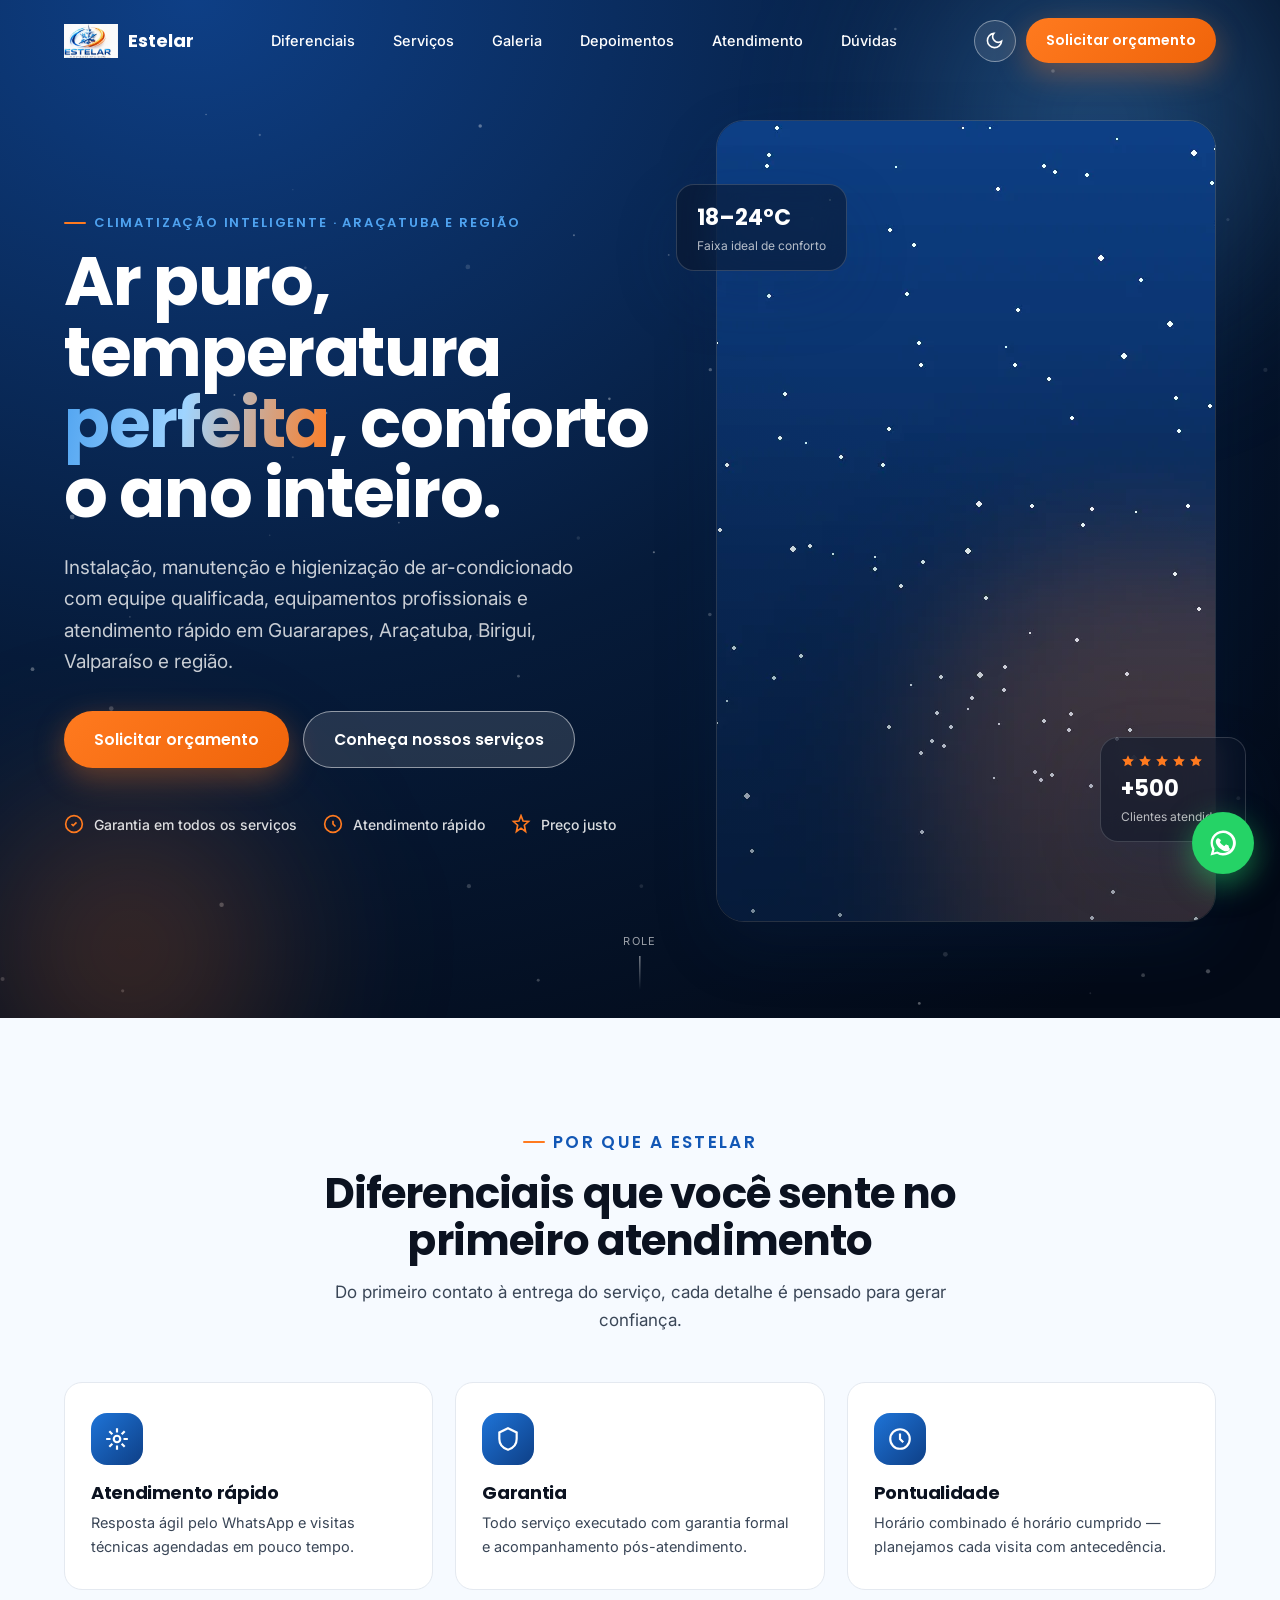
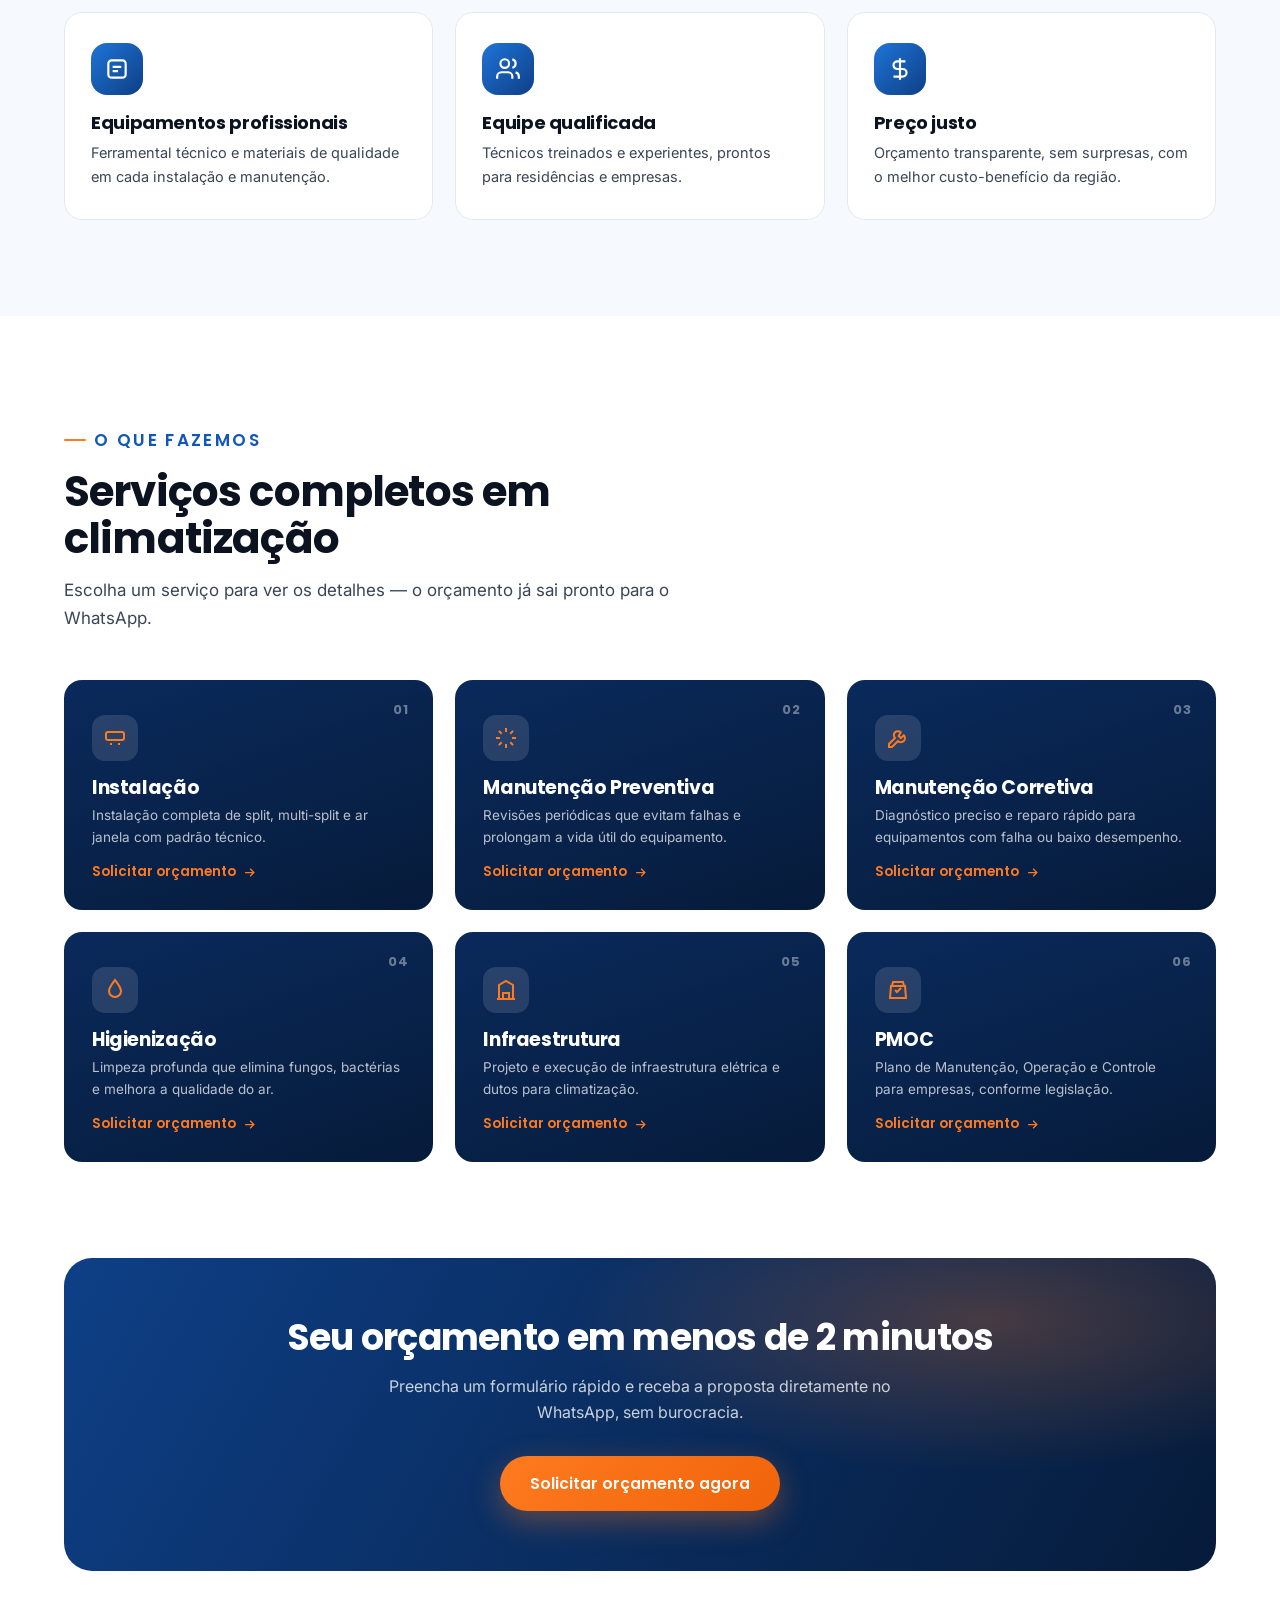
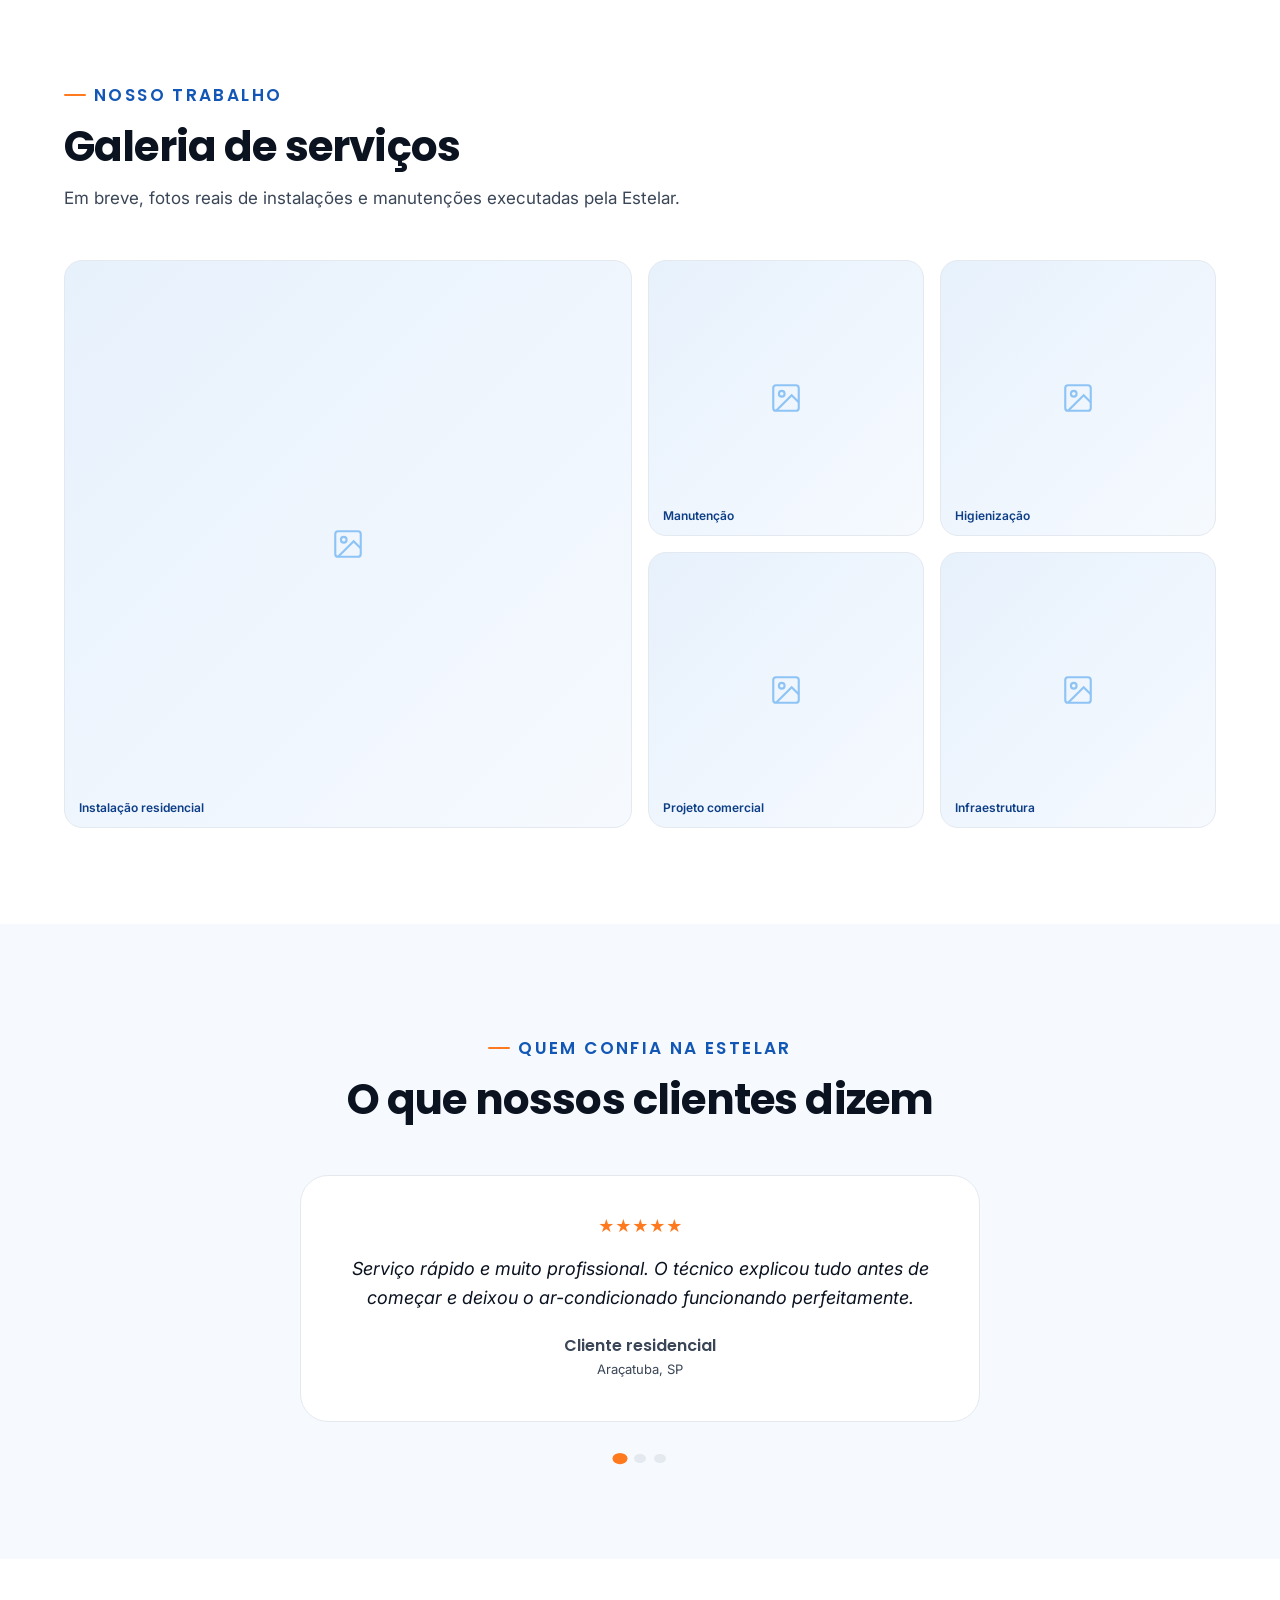
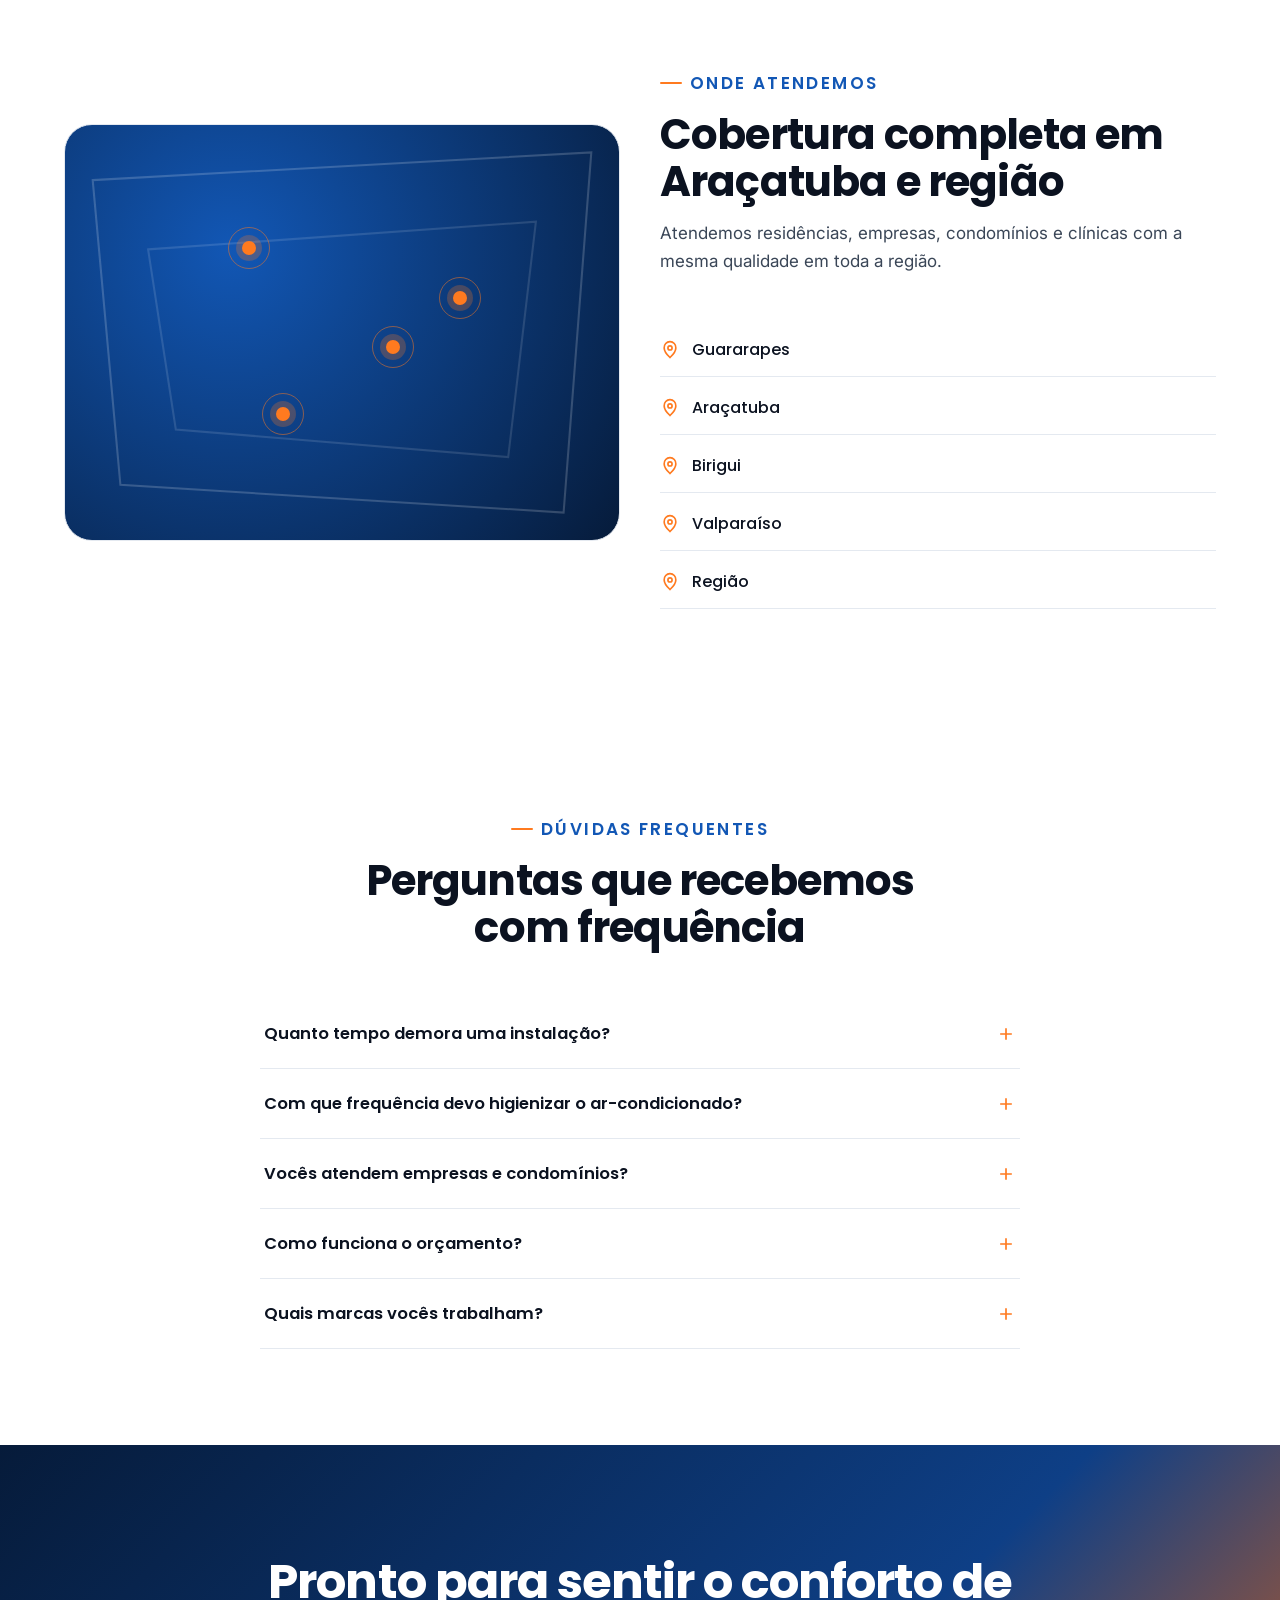
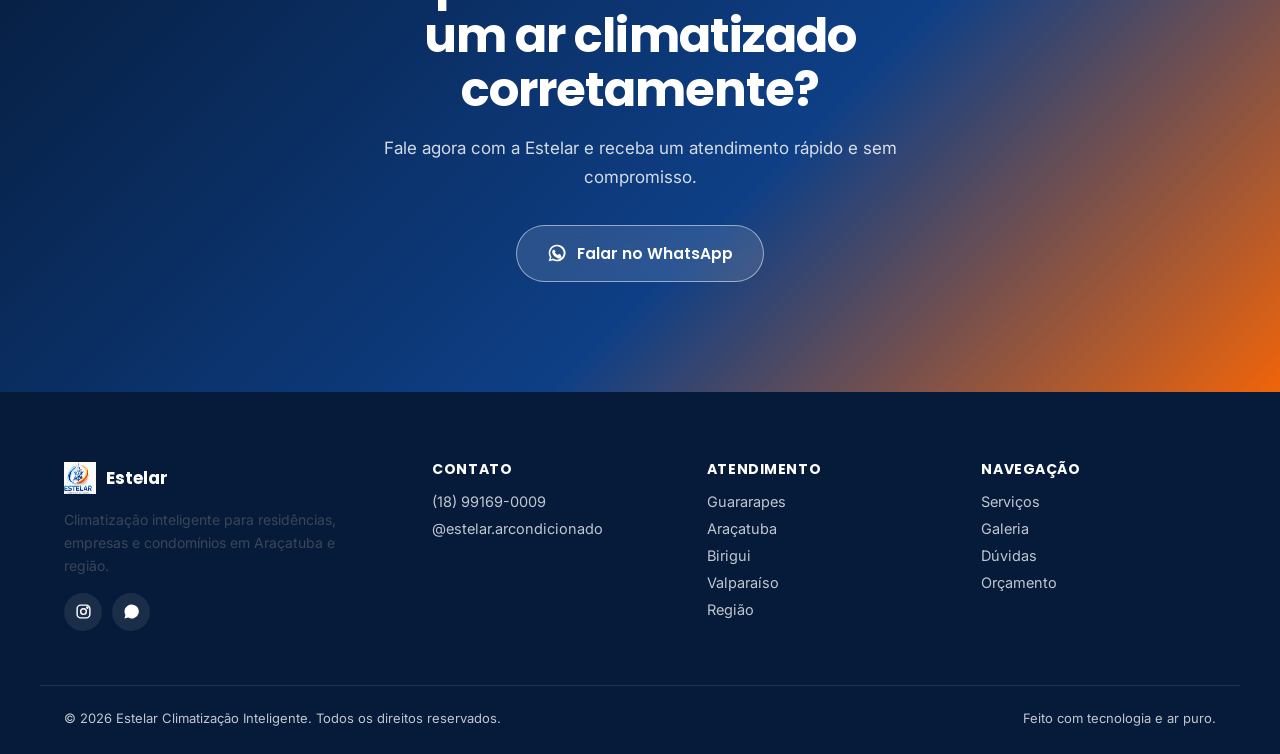
==== index.html @ aaf0fe24 "Add files via upload" ====
<!DOCTYPE html>
<html lang="pt-BR">
<head>
<meta charset="UTF-8">
<meta name="viewport" content="width=device-width, initial-scale=1, viewport-fit=cover">
<title>Estelar Climatização Inteligente | Ar-condicionado em Araçatuba, Birigui, Guararapes e Valparaíso</title>
<meta name="description" content="Instalação, manutenção, higienização e PMOC de ar-condicionado em Araçatuba, Birigui, Guararapes, Valparaíso e região. Atendimento rápido, equipe qualificada e orçamento pelo WhatsApp.">
<meta name="keywords" content="ar condicionado Araçatuba, instalação ar condicionado, manutenção ar condicionado, higienização ar condicionado, PMOC, climatização Birigui, climatização Guararapes, energia solar Araçatuba">
<meta name="author" content="Estelar Climatização Inteligente">
<meta name="robots" content="index, follow">
<link rel="canonical" href="https://www.estelarclimatizacao.com.br/">
<meta name="theme-color" content="#0A2A5C">

<!-- Open Graph -->
<meta property="og:type" content="website">
<meta property="og:site_name" content="Estelar Climatização Inteligente">
<meta property="og:title" content="Estelar Climatização Inteligente | Conforto térmico com tecnologia">
<meta property="og:description" content="Instalação, manutenção, higienização e PMOC de ar-condicionado em Araçatuba, Birigui, Guararapes, Valparaíso e região.">
<meta property="og:image" content="https://www.estelarclimatizacao.com.br/assets/hero.webp">
<meta property="og:url" content="https://www.estelarclimatizacao.com.br/">
<meta property="og:locale" content="pt_BR">

<!-- Twitter Card -->
<meta name="twitter:card" content="summary_large_image">
<meta name="twitter:title" content="Estelar Climatização Inteligente">
<meta name="twitter:description" content="Instalação, manutenção, higienização e PMOC de ar-condicionado em Araçatuba, Birigui, Guararapes, Valparaíso e região.">
<meta name="twitter:image" content="https://www.estelarclimatizacao.com.br/assets/hero.webp">

<!-- Favicons / PWA -->
<link rel="icon" href="/favicon.ico" sizes="any">
<link rel="icon" type="image/png" sizes="32x32" href="/assets/icons/icon-32.png">
<link rel="icon" type="image/png" sizes="16x16" href="/assets/icons/icon-16.png">
<link rel="apple-touch-icon" sizes="180x180" href="/assets/icons/icon-180.png">
<link rel="manifest" href="/manifest.json">

<!-- Fonts -->
<link rel="preconnect" href="https://fonts.googleapis.com">
<link rel="preconnect" href="https://fonts.gstatic.com" crossorigin>
<link href="https://fonts.googleapis.com/css2?family=Inter:wght@400;500;600;700&family=Poppins:wght@500;600;700;800&display=swap" rel="stylesheet">

<link rel="stylesheet" href="style.css">

<!-- Schema.org / JSON-LD -->
<script type="application/ld+json">
{
  "@context": "https://schema.org",
  "@type": "HVACBusiness",
  "name": "Estelar Climatização Inteligente",
  "image": "https://www.estelarclimatizacao.com.br/assets/logo.png",
  "telephone": "+55-18-99169-0009",
  "priceRange": "$$",
  "areaServed": ["Guararapes", "Araçatuba", "Birigui", "Valparaíso", "Região"],
  "address": {
    "@type": "PostalAddress",
    "addressRegion": "SP",
    "addressCountry": "BR"
  },
  "sameAs": ["https://www.instagram.com/estelar.arcondicionado"],
  "url": "https://www.estelarclimatizacao.com.br/",
  "makesOffer": [
    {"@type": "Offer", "itemOffered": {"@type": "Service", "name": "Instalação de ar-condicionado"}},
    {"@type": "Offer", "itemOffered": {"@type": "Service", "name": "Manutenção preventiva e corretiva"}},
    {"@type": "Offer", "itemOffered": {"@type": "Service", "name": "Higienização de ar-condicionado"}},
    {"@type": "Offer", "itemOffered": {"@type": "Service", "name": "PMOC"}}
  ]
}
</script>
</head>
<body>
<a href="#main" class="skip-link">Pular para o conteúdo</a>

<!-- ============ HEADER ============ -->
<header class="header" id="header">
  <div class="container header-inner">
    <a href="#top" class="brand" aria-label="Estelar Climatização Inteligente — início">
      <img src="assets/logo.png" alt="Estelar Climatização Inteligente" width="34" height="21">
      <span>Estelar</span>
    </a>

    <nav class="nav-desktop" aria-label="Navegação principal">
      <a href="#diferenciais">Diferenciais</a>
      <a href="#servicos">Serviços</a>
      <a href="#galeria">Galeria</a>
      <a href="#depoimentos">Depoimentos</a>
      <a href="#atuacao">Atendimento</a>
      <a href="#faq">Dúvidas</a>
    </nav>

    <div class="header-actions">
      <button class="theme-toggle" id="themeToggle" aria-label="Alternar modo escuro">
        <svg class="icon-moon" viewBox="0 0 24 24" fill="none" stroke="currentColor" stroke-width="2"><path d="M21 12.79A9 9 0 1111.21 3 7 7 0 0021 12.79z"/></svg>
        <svg class="icon-sun" viewBox="0 0 24 24" fill="none" stroke="currentColor" stroke-width="2"><circle cx="12" cy="12" r="4"/><path d="M12 2v2M12 20v2M4.93 4.93l1.41 1.41M17.66 17.66l1.41 1.41M2 12h2M20 12h2M6.34 17.66l-1.41 1.41M19.07 4.93l-1.41 1.41"/></svg>
      </button>
      <button class="btn btn-primary btn-sm" id="ctaHeader" data-open-orcamento>Solicitar orçamento</button>
      <button class="hamburger" id="hamburger" aria-label="Abrir menu" aria-expanded="false" aria-controls="navMobile">
        <span></span><span></span><span></span>
      </button>
    </div>
  </div>
</header>

<nav class="nav-mobile" id="navMobile" aria-label="Navegação mobile">
  <a href="#diferenciais">Diferenciais</a>
  <a href="#servicos">Serviços</a>
  <a href="#galeria">Galeria</a>
  <a href="#depoimentos">Depoimentos</a>
  <a href="#atuacao">Atendimento</a>
  <a href="#faq">Dúvidas</a>
  <button class="btn btn-primary" data-open-orcamento>Solicitar orçamento</button>
</nav>

<main id="main">

  <!-- ============ HERO ============ -->
  <section class="hero" id="top">
    <canvas class="hero-particles" id="particles" aria-hidden="true"></canvas>
    <div class="hero-glow hero-glow--1" aria-hidden="true"></div>
    <div class="hero-glow hero-glow--2" aria-hidden="true"></div>

    <div class="container hero-grid">
      <div class="hero-copy">
        <p class="eyebrow">Climatização inteligente · Araçatuba e região</p>
        <h1>Ar puro, temperatura <span>perfeita</span>, conforto o ano inteiro.</h1>
        <p class="lead">Instalação, manutenção e higienização de ar-condicionado com equipe qualificada, equipamentos profissionais e atendimento rápido em Guararapes, Araçatuba, Birigui, Valparaíso e região.</p>
        <div class="hero-actions">
          <button class="btn btn-primary" data-open-orcamento>
            Solicitar orçamento
          </button>
          <a class="btn btn-secondary" href="#servicos">Conheça nossos serviços</a>
        </div>
        <div class="hero-trust">
          <div class="trust-item"><svg viewBox="0 0 24 24" fill="none" stroke="currentColor" stroke-width="2"><path d="M9 12l2 2 4-4"/><circle cx="12" cy="12" r="10"/></svg> Garantia em todos os serviços</div>
          <div class="trust-item"><svg viewBox="0 0 24 24" fill="none" stroke="currentColor" stroke-width="2"><path d="M12 8v4l3 3"/><circle cx="12" cy="12" r="10"/></svg> Atendimento rápido</div>
          <div class="trust-item"><svg viewBox="0 0 24 24" fill="none" stroke="currentColor" stroke-width="2"><path d="M12 2l2.5 6.5L21 9l-5 4.5L17.5 21 12 17l-5.5 4L8 13.5 3 9l6.5-.5z"/></svg> Preço justo</div>
        </div>
      </div>

      <div class="hero-visual">
        <div class="hero-card">
          <img src="assets/hero.webp" alt="Técnico da Estelar realizando instalação profissional de ar-condicionado split" width="640" height="800" loading="eager" fetchpriority="high" onerror="this.src='data:image/svg+xml;utf8,<svg xmlns=%22http://www.w3.org/2000/svg%22 width=%22640%22 height=%22800%22><rect width=%22640%22 height=%22800%22 fill=%22%230E3F86%22/></svg>'">
        </div>
        <div class="hero-float hero-float--temp">
          <strong>18–24°C</strong>
          <span>Faixa ideal de conforto</span>
        </div>
        <div class="hero-float hero-float--stars">
          <div class="float-stars" aria-hidden="true">
            <svg viewBox="0 0 24 24" fill="currentColor"><path d="M12 2l2.9 6.6L22 9.3l-5 4.8 1.3 7-6.3-3.6L5.7 21l1.3-7-5-4.8 7.1-.7z"/></svg>
            <svg viewBox="0 0 24 24" fill="currentColor"><path d="M12 2l2.9 6.6L22 9.3l-5 4.8 1.3 7-6.3-3.6L5.7 21l1.3-7-5-4.8 7.1-.7z"/></svg>
            <svg viewBox="0 0 24 24" fill="currentColor"><path d="M12 2l2.9 6.6L22 9.3l-5 4.8 1.3 7-6.3-3.6L5.7 21l1.3-7-5-4.8 7.1-.7z"/></svg>
            <svg viewBox="0 0 24 24" fill="currentColor"><path d="M12 2l2.9 6.6L22 9.3l-5 4.8 1.3 7-6.3-3.6L5.7 21l1.3-7-5-4.8 7.1-.7z"/></svg>
            <svg viewBox="0 0 24 24" fill="currentColor"><path d="M12 2l2.9 6.6L22 9.3l-5 4.8 1.3 7-6.3-3.6L5.7 21l1.3-7-5-4.8 7.1-.7z"/></svg>
          </div>
          <strong>+500</strong>
          <span>Clientes atendidos</span>
        </div>
      </div>
    </div>

    <div class="scroll-cue"><span>Role</span><div class="line"></div></div>
  </section>

  <!-- ============ DIFERENCIAIS ============ -->
  <section class="diferenciais" id="diferenciais">
    <div class="container">
      <div class="section-head center reveal">
        <p class="eyebrow" style="justify-content:center;">Por que a Estelar</p>
        <h2>Diferenciais que você sente no primeiro atendimento</h2>
        <p>Do primeiro contato à entrega do serviço, cada detalhe é pensado para gerar confiança.</p>
      </div>

      <div class="dif-grid">
        <div class="dif-card reveal">
          <div class="dif-icon"><svg viewBox="0 0 24 24" fill="none" stroke="#fff" stroke-width="2"><path d="M12 2v4M12 18v4M4.9 4.9l2.8 2.8M16.3 16.3l2.8 2.8M2 12h4M18 12h4M4.9 19.1l2.8-2.8M16.3 7.7l2.8-2.8"/><circle cx="12" cy="12" r="3"/></svg></div>
          <h3>Atendimento rápido</h3>
          <p>Resposta ágil pelo WhatsApp e visitas técnicas agendadas em pouco tempo.</p>
        </div>
        <div class="dif-card reveal">
          <div class="dif-icon"><svg viewBox="0 0 24 24" fill="none" stroke="#fff" stroke-width="2"><path d="M12 2l8 4v6c0 5-3.5 8.5-8 10-4.5-1.5-8-5-8-10V6l8-4z"/></svg></div>
          <h3>Garantia</h3>
          <p>Todo serviço executado com garantia formal e acompanhamento pós-atendimento.</p>
        </div>
        <div class="dif-card reveal">
          <div class="dif-icon"><svg viewBox="0 0 24 24" fill="none" stroke="#fff" stroke-width="2"><circle cx="12" cy="12" r="9"/><path d="M12 7v5l3 3"/></svg></div>
          <h3>Pontualidade</h3>
          <p>Horário combinado é horário cumprido — planejamos cada visita com antecedência.</p>
        </div>
        <div class="dif-card reveal">
          <div class="dif-icon"><svg viewBox="0 0 24 24" fill="none" stroke="#fff" stroke-width="2"><rect x="4" y="4" width="16" height="16" rx="3"/><path d="M8 10h8M8 14h5"/></svg></div>
          <h3>Equipamentos profissionais</h3>
          <p>Ferramental técnico e materiais de qualidade em cada instalação e manutenção.</p>
        </div>
        <div class="dif-card reveal">
          <div class="dif-icon"><svg viewBox="0 0 24 24" fill="none" stroke="#fff" stroke-width="2"><path d="M16 21v-2a4 4 0 00-4-4H6a4 4 0 00-4 4v2"/><circle cx="9" cy="7" r="4"/><path d="M22 21v-2a4 4 0 00-3-3.87M16 3.13a4 4 0 010 7.75"/></svg></div>
          <h3>Equipe qualificada</h3>
          <p>Técnicos treinados e experientes, prontos para residências e empresas.</p>
        </div>
        <div class="dif-card reveal">
          <div class="dif-icon"><svg viewBox="0 0 24 24" fill="none" stroke="#fff" stroke-width="2"><path d="M12 2v20M17 5H9.5a3.5 3.5 0 000 7h5a3.5 3.5 0 010 7H6"/></svg></div>
          <h3>Preço justo</h3>
          <p>Orçamento transparente, sem surpresas, com o melhor custo-benefício da região.</p>
        </div>
      </div>
    </div>
  </section>

  <!-- ============ SERVIÇOS ============ -->
  <section class="servicos" id="servicos">
    <div class="container">
      <div class="section-head reveal">
        <p class="eyebrow">O que fazemos</p>
        <h2>Serviços completos em climatização</h2>
        <p>Escolha um serviço para ver os detalhes — o orçamento já sai pronto para o WhatsApp.</p>
      </div>

      <div class="servicos-grid">
        <button class="servico-card reveal" data-service="Instalação">
          <span class="servico-num">01</span>
          <div class="servico-icon"><svg viewBox="0 0 24 24" fill="none" stroke="currentColor" stroke-width="2"><rect x="3" y="6" width="18" height="8" rx="2"/><path d="M7 18h2M15 18h2"/></svg></div>
          <h3>Instalação</h3>
          <p>Instalação completa de split, multi-split e ar janela com padrão técnico.</p>
          <span class="servico-link">Solicitar orçamento <svg viewBox="0 0 24 24" fill="none" stroke="currentColor" stroke-width="2"><path d="M5 12h14M13 6l6 6-6 6"/></svg></span>
        </button>

        <button class="servico-card reveal" data-service="Manutenção Preventiva">
          <span class="servico-num">02</span>
          <div class="servico-icon"><svg viewBox="0 0 24 24" fill="none" stroke="currentColor" stroke-width="2"><path d="M12 2v4M12 18v4M4.9 4.9l2.8 2.8M16.3 16.3l2.8 2.8M2 12h4M18 12h4M4.9 19.1l2.8-2.8M16.3 7.7l2.8-2.8"/></svg></div>
          <h3>Manutenção Preventiva</h3>
          <p>Revisões periódicas que evitam falhas e prolongam a vida útil do equipamento.</p>
          <span class="servico-link">Solicitar orçamento <svg viewBox="0 0 24 24" fill="none" stroke="currentColor" stroke-width="2"><path d="M5 12h14M13 6l6 6-6 6"/></svg></span>
        </button>

        <button class="servico-card reveal" data-service="Manutenção Corretiva">
          <span class="servico-num">03</span>
          <div class="servico-icon"><svg viewBox="0 0 24 24" fill="none" stroke="currentColor" stroke-width="2"><path d="M14.7 6.3a4 4 0 00-5.66 5.66L3 18v3h3l6.03-6.03a4 4 0 005.67-5.67l-2.83 2.83-2.12-2.12z"/></svg></div>
          <h3>Manutenção Corretiva</h3>
          <p>Diagnóstico preciso e reparo rápido para equipamentos com falha ou baixo desempenho.</p>
          <span class="servico-link">Solicitar orçamento <svg viewBox="0 0 24 24" fill="none" stroke="currentColor" stroke-width="2"><path d="M5 12h14M13 6l6 6-6 6"/></svg></span>
        </button>

        <button class="servico-card reveal" data-service="Higienização">
          <span class="servico-num">04</span>
          <div class="servico-icon"><svg viewBox="0 0 24 24" fill="none" stroke="currentColor" stroke-width="2"><path d="M12 2C9 6 6 9.5 6 13a6 6 0 0012 0c0-3.5-3-7-6-11z"/></svg></div>
          <h3>Higienização</h3>
          <p>Limpeza profunda que elimina fungos, bactérias e melhora a qualidade do ar.</p>
          <span class="servico-link">Solicitar orçamento <svg viewBox="0 0 24 24" fill="none" stroke="currentColor" stroke-width="2"><path d="M5 12h14M13 6l6 6-6 6"/></svg></span>
        </button>

        <button class="servico-card reveal" data-service="Infraestrutura">
          <span class="servico-num">05</span>
          <div class="servico-icon"><svg viewBox="0 0 24 24" fill="none" stroke="currentColor" stroke-width="2"><path d="M3 21h18M5 21V7l7-4 7 4v14M9 21v-6h6v6"/></svg></div>
          <h3>Infraestrutura</h3>
          <p>Projeto e execução de infraestrutura elétrica e dutos para climatização.</p>
          <span class="servico-link">Solicitar orçamento <svg viewBox="0 0 24 24" fill="none" stroke="currentColor" stroke-width="2"><path d="M5 12h14M13 6l6 6-6 6"/></svg></span>
        </button>

        <button class="servico-card reveal" data-service="PMOC">
          <span class="servico-num">06</span>
          <div class="servico-icon"><svg viewBox="0 0 24 24" fill="none" stroke="currentColor" stroke-width="2"><path d="M9 12l2 2 4-4M7 4h10l1 4H6l1-4zM5 8h14l1 12H4L5 8z"/></svg></div>
          <h3>PMOC</h3>
          <p>Plano de Manutenção, Operação e Controle para empresas, conforme legislação.</p>
          <span class="servico-link">Solicitar orçamento <svg viewBox="0 0 24 24" fill="none" stroke="currentColor" stroke-width="2"><path d="M5 12h14M13 6l6 6-6 6"/></svg></span>
        </button>
      </div>
    </div>
  </section>

  <!-- ============ ORÇAMENTO CTA ============ -->
  <section class="container">
    <div class="orcamento-cta reveal">
      <h2>Seu orçamento em menos de 2 minutos</h2>
      <p>Preencha um formulário rápido e receba a proposta diretamente no WhatsApp, sem burocracia.</p>
      <button class="btn btn-primary" data-open-orcamento>Solicitar orçamento agora</button>
    </div>
  </section>

  <!-- ============ GALERIA ============ -->
  <section class="galeria" id="galeria">
    <div class="container">
      <div class="section-head reveal">
        <p class="eyebrow">Nosso trabalho</p>
        <h2>Galeria de serviços</h2>
        <p>Em breve, fotos reais de instalações e manutenções executadas pela Estelar.</p>
      </div>
      <div class="galeria-grid">
        <div class="g-item reveal"><svg viewBox="0 0 24 24" fill="none" stroke="currentColor" stroke-width="1.5"><rect x="3" y="3" width="18" height="18" rx="2"/><circle cx="9" cy="9" r="2"/><path d="M21 15l-5-5L5 21"/></svg><span>Instalação residencial</span></div>
        <div class="g-item reveal"><svg viewBox="0 0 24 24" fill="none" stroke="currentColor" stroke-width="1.5"><rect x="3" y="3" width="18" height="18" rx="2"/><circle cx="9" cy="9" r="2"/><path d="M21 15l-5-5L5 21"/></svg><span>Manutenção</span></div>
        <div class="g-item reveal"><svg viewBox="0 0 24 24" fill="none" stroke="currentColor" stroke-width="1.5"><rect x="3" y="3" width="18" height="18" rx="2"/><circle cx="9" cy="9" r="2"/><path d="M21 15l-5-5L5 21"/></svg><span>Higienização</span></div>
        <div class="g-item reveal"><svg viewBox="0 0 24 24" fill="none" stroke="currentColor" stroke-width="1.5"><rect x="3" y="3" width="18" height="18" rx="2"/><circle cx="9" cy="9" r="2"/><path d="M21 15l-5-5L5 21"/></svg><span>Projeto comercial</span></div>
        <div class="g-item reveal"><svg viewBox="0 0 24 24" fill="none" stroke="currentColor" stroke-width="1.5"><rect x="3" y="3" width="18" height="18" rx="2"/><circle cx="9" cy="9" r="2"/><path d="M21 15l-5-5L5 21"/></svg><span>Infraestrutura</span></div>
      </div>
    </div>
  </section>

  <!-- ============ DEPOIMENTOS ============ -->
  <section class="depoimentos" id="depoimentos">
    <div class="container">
      <div class="section-head center reveal">
        <p class="eyebrow" style="justify-content:center;">Quem confia na Estelar</p>
        <h2>O que nossos clientes dizem</h2>
      </div>

      <div class="testi-track reveal">
        <div class="testi-slides" id="testiSlides">
          <div class="testi-slide">
            <div class="testi-card">
              <div class="testi-stars">★★★★★</div>
              <p class="quote">Serviço rápido e muito profissional. O técnico explicou tudo antes de começar e deixou o ar-condicionado funcionando perfeitamente.</p>
              <p class="testi-name">Cliente residencial</p>
              <p class="testi-role">Araçatuba, SP</p>
            </div>
          </div>
          <div class="testi-slide">
            <div class="testi-card">
              <div class="testi-stars">★★★★★</div>
              <p class="quote">Contratamos para o PMOC da empresa e o acompanhamento é excelente. Pontualidade e organização acima da média.</p>
              <p class="testi-name">Cliente comercial</p>
              <p class="testi-role">Birigui, SP</p>
            </div>
          </div>
          <div class="testi-slide">
            <div class="testi-card">
              <div class="testi-stars">★★★★★</div>
              <p class="quote">A higienização fez muita diferença na qualidade do ar do consultório. Recomendo a equipe da Estelar.</p>
              <p class="testi-name">Cliente clínica</p>
              <p class="testi-role">Guararapes, SP</p>
            </div>
          </div>
        </div>
      </div>
      <div class="testi-dots" id="testiDots"></div>
    </div>
  </section>

  <!-- ============ ÁREA DE ATUAÇÃO ============ -->
  <section class="atuacao" id="atuacao">
    <div class="container area-grid">
      <div class="reveal">
        <div class="area-map">
          <svg viewBox="0 0 400 300" preserveAspectRatio="xMidYMid slice" aria-hidden="true">
            <path d="M20 40 L380 20 L360 280 L40 260 Z" fill="none" stroke="rgba(255,255,255,0.18)" stroke-width="1.5"/>
            <path d="M60 90 L340 70 L320 240 L80 220 Z" fill="none" stroke="rgba(255,255,255,0.12)" stroke-width="1.5"/>
          </svg>
          <div class="area-pin" style="top:28%; left:32%;" title="Araçatuba"></div>
          <div class="area-pin" style="top:52%; left:58%;" title="Birigui"></div>
          <div class="area-pin" style="top:68%; left:38%;" title="Guararapes"></div>
          <div class="area-pin" style="top:40%; left:70%;" title="Valparaíso"></div>
        </div>
      </div>
      <div>
        <div class="section-head reveal">
          <p class="eyebrow">Onde atendemos</p>
          <h2>Cobertura completa em Araçatuba e região</h2>
          <p>Atendemos residências, empresas, condomínios e clínicas com a mesma qualidade em toda a região.</p>
        </div>
        <ul class="area-list reveal">
          <li><svg viewBox="0 0 24 24" fill="none" stroke="currentColor" stroke-width="2"><path d="M12 21s-7-6.5-7-11.5A7 7 0 0112 2a7 7 0 017 7.5C19 14.5 12 21 12 21z"/><circle cx="12" cy="9.5" r="2.5"/></svg> Guararapes</li>
          <li><svg viewBox="0 0 24 24" fill="none" stroke="currentColor" stroke-width="2"><path d="M12 21s-7-6.5-7-11.5A7 7 0 0112 2a7 7 0 017 7.5C19 14.5 12 21 12 21z"/><circle cx="12" cy="9.5" r="2.5"/></svg> Araçatuba</li>
          <li><svg viewBox="0 0 24 24" fill="none" stroke="currentColor" stroke-width="2"><path d="M12 21s-7-6.5-7-11.5A7 7 0 0112 2a7 7 0 017 7.5C19 14.5 12 21 12 21z"/><circle cx="12" cy="9.5" r="2.5"/></svg> Birigui</li>
          <li><svg viewBox="0 0 24 24" fill="none" stroke="currentColor" stroke-width="2"><path d="M12 21s-7-6.5-7-11.5A7 7 0 0112 2a7 7 0 017 7.5C19 14.5 12 21 12 21z"/><circle cx="12" cy="9.5" r="2.5"/></svg> Valparaíso</li>
          <li><svg viewBox="0 0 24 24" fill="none" stroke="currentColor" stroke-width="2"><path d="M12 21s-7-6.5-7-11.5A7 7 0 0112 2a7 7 0 017 7.5C19 14.5 12 21 12 21z"/><circle cx="12" cy="9.5" r="2.5"/></svg> Região</li>
        </ul>
      </div>
    </div>
  </section>

  <!-- ============ FAQ ============ -->
  <section class="faq" id="faq">
    <div class="container">
      <div class="section-head center reveal">
        <p class="eyebrow" style="justify-content:center;">Dúvidas frequentes</p>
        <h2>Perguntas que recebemos com frequência</h2>
      </div>
      <div class="faq-list reveal">
        <div class="faq-item">
          <button class="faq-q" aria-expanded="false">Quanto tempo demora uma instalação? <svg viewBox="0 0 24 24" fill="none" stroke="currentColor" stroke-width="2"><path d="M12 5v14M5 12h14"/></svg></button>
          <div class="faq-a"><p>Em geral, a instalação de um split leva de 2 a 4 horas, dependendo da infraestrutura elétrica e da distância entre unidades.</p></div>
        </div>
        <div class="faq-item">
          <button class="faq-q" aria-expanded="false">Com que frequência devo higienizar o ar-condicionado? <svg viewBox="0 0 24 24" fill="none" stroke="currentColor" stroke-width="2"><path d="M12 5v14M5 12h14"/></svg></button>
          <div class="faq-a"><p>Recomendamos a cada 3 a 6 meses para uso residencial, e mensal a trimestral para ambientes comerciais e clínicas.</p></div>
        </div>
        <div class="faq-item">
          <button class="faq-q" aria-expanded="false">Vocês atendem empresas e condomínios? <svg viewBox="0 0 24 24" fill="none" stroke="currentColor" stroke-width="2"><path d="M12 5v14M5 12h14"/></svg></button>
          <div class="faq-a"><p>Sim. Atendemos residências, comércios, empresas, condomínios e clínicas, incluindo contratos de PMOC.</p></div>
        </div>
        <div class="faq-item">
          <button class="faq-q" aria-expanded="false">Como funciona o orçamento? <svg viewBox="0 0 24 24" fill="none" stroke="currentColor" stroke-width="2"><path d="M12 5v14M5 12h14"/></svg></button>
          <div class="faq-a"><p>Você preenche um formulário rápido no site e recebe a proposta diretamente pelo WhatsApp, sem compromisso.</p></div>
        </div>
        <div class="faq-item">
          <button class="faq-q" aria-expanded="false">Quais marcas vocês trabalham? <svg viewBox="0 0 24 24" fill="none" stroke="currentColor" stroke-width="2"><path d="M12 5v14M5 12h14"/></svg></button>
          <div class="faq-a"><p>Trabalhamos com as principais marcas do mercado. Se tiver dúvida sobre a sua, é só perguntar no orçamento.</p></div>
        </div>
      </div>
    </div>
  </section>

  <!-- ============ CTA FINAL ============ -->
  <section class="cta-final">
    <div class="container">
      <h2>Pronto para sentir o conforto de um ar climatizado corretamente?</h2>
      <p>Fale agora com a Estelar e receba um atendimento rápido e sem compromisso.</p>
      <a class="btn btn-secondary" href="https://wa.me/5518991690009" target="_blank" rel="noopener">
        <svg width="20" height="20" viewBox="0 0 24 24" fill="currentColor"><path d="M12 2a10 10 0 00-8.6 15L2 22l5.2-1.4A10 10 0 1012 2zm0 18a8 8 0 01-4.1-1.1l-.3-.2-3 .8.8-2.9-.2-.3A8 8 0 1112 20zm4.4-6c-.2-.1-1.5-.7-1.7-.8-.2-.1-.4-.1-.6.1-.2.2-.7.8-.8.9-.2.2-.3.2-.5.1a6.6 6.6 0 01-3.3-2.9c-.3-.4.3-.4.7-1.3.1-.2 0-.3 0-.5L9 8.6c-.1-.2-.5-.4-.6-.4h-.5c-.2 0-.5.1-.7.3-.2.2-1 1-1 2.3 0 1.4 1 2.7 1.1 2.9.1.2 2 3 4.8 4.2.7.3 1.2.5 1.6.6.7.2 1.3.2 1.8.1.5-.1 1.5-.6 1.8-1.2.2-.6.2-1.1.1-1.2-.1-.1-.2-.2-.5-.3z"/></svg>
        Falar no WhatsApp
      </a>
    </div>
  </section>

</main>

<!-- ============ RODAPÉ ============ -->
<footer class="footer">
  <div class="container footer-grid">
    <div>
      <div class="footer-brand">
        <img src="assets/logo.png" alt="Estelar" width="32" height="20">
        <span>Estelar</span>
      </div>
      <p class="footer-desc">Climatização inteligente para residências, empresas e condomínios em Araçatuba e região.</p>
      <div class="footer-social">
        <a href="https://www.instagram.com/estelar.arcondicionado" target="_blank" rel="noopener" aria-label="Instagram da Estelar"><svg viewBox="0 0 24 24" fill="none" stroke="#fff" stroke-width="2"><rect x="3" y="3" width="18" height="18" rx="5"/><circle cx="12" cy="12" r="4"/><circle cx="17.5" cy="6.5" r="1"/></svg></a>
        <a href="https://wa.me/5518991690009" target="_blank" rel="noopener" aria-label="WhatsApp da Estelar"><svg viewBox="0 0 24 24" fill="#fff"><path d="M12 2a10 10 0 00-8.6 15L2 22l5.2-1.4A10 10 0 1012 2z"/></svg></a>
      </div>
    </div>
    <div>
      <h4>Contato</h4>
      <ul>
        <li><a href="https://wa.me/5518991690009" target="_blank" rel="noopener">(18) 99169-0009</a></li>
        <li><a href="https://www.instagram.com/estelar.arcondicionado" target="_blank" rel="noopener">@estelar.arcondicionado</a></li>
      </ul>
    </div>
    <div>
      <h4>Atendimento</h4>
      <ul>
        <li>Guararapes</li>
        <li>Araçatuba</li>
        <li>Birigui</li>
        <li>Valparaíso</li>
        <li>Região</li>
      </ul>
    </div>
    <div>
      <h4>Navegação</h4>
      <ul>
        <li><a href="#servicos">Serviços</a></li>
        <li><a href="#galeria">Galeria</a></li>
        <li><a href="#faq">Dúvidas</a></li>
        <li><a href="#" data-open-orcamento>Orçamento</a></li>
      </ul>
    </div>
  </div>
  <div class="container footer-bottom">
    <span>© <span id="year"></span> Estelar Climatização Inteligente. Todos os direitos reservados.</span>
    <span>Feito com tecnologia e ar puro.</span>
  </div>
</footer>

<!-- ============ MODAL ORÇAMENTO ============ -->
<div class="modal-overlay" id="modalOverlay">
  <div class="modal" role="dialog" aria-modal="true" aria-labelledby="modalTitle">
    <button class="modal-close" id="modalClose" aria-label="Fechar formulário">
      <svg viewBox="0 0 24 24" fill="none" stroke="currentColor" stroke-width="2"><path d="M18 6L6 18M6 6l12 12"/></svg>
    </button>
    <h3 id="modalTitle">Solicitar orçamento</h3>
    <p class="modal-sub">Preencha os dados abaixo. Ao enviar, abriremos o WhatsApp com sua mensagem pronta.</p>

    <form id="orcamentoForm" novalidate>
      <div class="form-grid">
        <div class="form-field full">
          <label for="f-nome">Nome*</label>
          <input type="text" id="f-nome" name="nome" required autocomplete="name">
          <span class="form-error" data-error-for="f-nome"></span>
        </div>
        <div class="form-field">
          <label for="f-cidade">Cidade*</label>
          <select id="f-cidade" name="cidade" required>
            <option value="">Selecione</option>
            <option>Guararapes</option>
            <option>Araçatuba</option>
            <option>Birigui</option>
            <option>Valparaíso</option>
            <option>Outra (região)</option>
          </select>
          <span class="form-error" data-error-for="f-cidade"></span>
        </div>
        <div class="form-field">
          <label for="f-telefone">Telefone / WhatsApp*</label>
          <input type="tel" id="f-telefone" name="telefone" required autocomplete="tel" placeholder="(18) 9 9999-9999">
          <span class="form-error" data-error-for="f-telefone"></span>
        </div>
        <div class="form-field">
          <label for="f-servico">Serviço*</label>
          <select id="f-servico" name="servico" required>
            <option value="">Selecione</option>
            <option>Instalação</option>
            <option>Manutenção Preventiva</option>
            <option>Manutenção Corretiva</option>
            <option>Higienização</option>
            <option>Infraestrutura</option>
            <option>PMOC</option>
          </select>
          <span class="form-error" data-error-for="f-servico"></span>
        </div>
        <div class="form-field">
          <label for="f-marca">Marca do equipamento</label>
          <input type="text" id="f-marca" name="marca" placeholder="Ex: LG, Samsung, Daikin...">
        </div>
        <div class="form-field">
          <label for="f-btus">BTUs</label>
          <select id="f-btus" name="btus">
            <option value="">Não sei / a definir</option>
            <option>7.000</option>
            <option>9.000</option>
            <option>12.000</option>
            <option>18.000</option>
            <option>24.000</option>
            <option>30.000+</option>
          </select>
        </div>
        <div class="form-field">
          <label for="f-quantidade">Quantidade de aparelhos</label>
          <input type="number" id="f-quantidade" name="quantidade" min="1" value="1">
        </div>
        <div class="form-field full">
          <label for="f-mensagem">Mensagem adicional</label>
          <textarea id="f-mensagem" name="mensagem" placeholder="Conte mais detalhes, se quiser..."></textarea>
        </div>
      </div>
      <button type="submit" class="btn btn-primary btn-block">
        Enviar para o WhatsApp
      </button>
    </form>
  </div>
</div>

<div class="toast" id="toast">Abrindo o WhatsApp...</div>

<a class="fab-whatsapp" href="https://wa.me/5518991690009" target="_blank" rel="noopener" aria-label="Falar no WhatsApp">
  <svg viewBox="0 0 24 24" fill="currentColor"><path d="M12 2a10 10 0 00-8.6 15L2 22l5.2-1.4A10 10 0 1012 2zm0 18a8 8 0 01-4.1-1.1l-.3-.2-3 .8.8-2.9-.2-.3A8 8 0 1112 20zm4.4-6c-.2-.1-1.5-.7-1.7-.8-.2-.1-.4-.1-.6.1-.2.2-.7.8-.8.9-.2.2-.3.2-.5.1a6.6 6.6 0 01-3.3-2.9c-.3-.4.3-.4.7-1.3.1-.2 0-.3 0-.5L9 8.6c-.1-.2-.5-.4-.6-.4h-.5c-.2 0-.5.1-.7.3-.2.2-1 1-1 2.3 0 1.4 1 2.7 1.1 2.9.1.2 2 3 4.8 4.2.7.3 1.2.5 1.6.6.7.2 1.3.2 1.8.1.5-.1 1.5-.6 1.8-1.2.2-.6.2-1.1.1-1.2-.1-.1-.2-.2-.5-.3z"/></svg>
</a>

<button class="fab-top" id="fabTop" aria-label="Voltar ao topo">
  <svg viewBox="0 0 24 24" fill="none" stroke="currentColor" stroke-width="2"><path d="M12 19V5M5 12l7-7 7 7"/></svg>
</button>

<script src="script.js" defer></script>
</body>
</html>
---- style.css ----
/* ==========================================================================
   ESTELAR CLIMATIZAÇÃO INTELIGENTE — style.css
   Design system: azul tecnológico + laranja solar (CTA) + branco predominante
   Type: Poppins (display) + Inter (corpo/UI)
   ========================================================================== */

/* ---------- Design tokens ---------- */
:root {
  /* Cores */
  --blue-900: #061B3A;
  --blue-800: #0A2A5C;
  --blue-700: #0E3F86;
  --blue-600: #1257B5;
  --blue-500: #1E74D8;
  --blue-400: #4FA3F0;
  --blue-100: #E7F1FC;
  --ice-50:   #F6FAFF;
  --orange-500: #FF7A1F;
  --orange-600: #F0640A;
  --orange-100: #FFE7D6;
  --gray-900: #0B1220;
  --gray-700: #3A4657;
  --gray-500: #6B7684;
  --gray-200: #E4E9F0;
  --gray-100: #F2F5F9;
  --white: #FFFFFF;

  --bg: var(--white);
  --surface: var(--ice-50);
  --text: var(--gray-900);
  --text-muted: var(--gray-700);
  --border: var(--gray-200);
  --header-bg: transparent;
  --header-text: #ffffff;

  /* Tipografia */
  --font-display: 'Poppins', 'Segoe UI', sans-serif;
  --font-body: 'Inter', 'Segoe UI', sans-serif;

  /* Escala */
  --radius-sm: 10px;
  --radius-md: 18px;
  --radius-lg: 28px;
  --radius-pill: 999px;

  --shadow-sm: 0 2px 10px rgba(10, 42, 92, 0.06);
  --shadow-md: 0 12px 32px rgba(10, 42, 92, 0.12);
  --shadow-lg: 0 24px 64px rgba(10, 42, 92, 0.18);
  --shadow-orange: 0 10px 30px rgba(255, 122, 31, 0.35);

  --ease: cubic-bezier(0.22, 1, 0.36, 1);
  --container: 1200px;
}

[data-theme="dark"] {
  --bg: #060D1A;
  --surface: #0B1729;
  --text: #EAF1FC;
  --text-muted: #A9B7CC;
  --border: #1B2A42;
  --ice-50: #0B1729;
  --gray-100: #101E33;
}

/* ---------- Reset ---------- */
*, *::before, *::after { box-sizing: border-box; }
html { scroll-behavior: smooth; }
@media (prefers-reduced-motion: reduce) {
  html { scroll-behavior: auto; }
  *, *::before, *::after { animation-duration: 0.001ms !important; animation-iteration-count: 1 !important; transition-duration: 0.001ms !important; scroll-behavior: auto !important; }
}
body, h1, h2, h3, h4, p, ul, figure { margin: 0; }
ul { padding: 0; list-style: none; }
img { max-width: 100%; display: block; }
button { font: inherit; cursor: pointer; }
a { color: inherit; text-decoration: none; }

body {
  font-family: var(--font-body);
  background: var(--bg);
  color: var(--text);
  -webkit-font-smoothing: antialiased;
  overflow-x: hidden;
  transition: background 0.4s var(--ease), color 0.4s var(--ease);
}

h1, h2, h3, h4 { font-family: var(--font-display); font-weight: 700; line-height: 1.12; letter-spacing: -0.02em; color: var(--text); }
p { color: var(--text-muted); line-height: 1.65; }

.container { max-width: var(--container); margin: 0 auto; padding: 0 24px; }

:focus-visible {
  outline: 3px solid var(--orange-500);
  outline-offset: 3px;
  border-radius: 4px;
}

.skip-link {
  position: absolute; left: -9999px; top: 0; z-index: 10000;
  background: var(--orange-500); color: #fff; padding: 12px 20px; border-radius: 0 0 10px 0;
}
.skip-link:focus { left: 0; }

/* ---------- Eyebrow / labels ---------- */
.eyebrow {
  display: inline-flex; align-items: center; gap: 8px;
  font-family: var(--font-display); font-weight: 600; font-size: 13px;
  letter-spacing: 0.14em; text-transform: uppercase; color: var(--blue-600);
  margin-bottom: 14px;
}
[data-theme="dark"] .eyebrow { color: var(--blue-400); }
.eyebrow::before { content: ""; width: 22px; height: 2px; background: var(--orange-500); border-radius: 2px; }

.section-head { max-width: 640px; margin-bottom: 48px; }
.section-head.center { margin-left: auto; margin-right: auto; text-align: center; }
.section-head h2 { font-size: clamp(28px, 4vw, 42px); }
.section-head p { margin-top: 14px; font-size: 17px; }

section { position: relative; padding: 96px 0; }
@media (max-width: 720px) { section { padding: 64px 0; } }

/* ---------- Buttons ---------- */
.btn {
  display: inline-flex; align-items: center; justify-content: center; gap: 10px;
  padding: 16px 30px; border-radius: var(--radius-pill); border: none;
  font-family: var(--font-display); font-weight: 600; font-size: 15.5px;
  transition: transform 0.3s var(--ease), box-shadow 0.3s var(--ease), background 0.3s var(--ease);
  white-space: nowrap;
}
.btn:active { transform: scale(0.97); }
.btn-primary { background: linear-gradient(135deg, var(--orange-500), var(--orange-600)); color: #fff; box-shadow: var(--shadow-orange); }
.btn-primary:hover { transform: translateY(-3px); box-shadow: 0 16px 40px rgba(255,122,31,0.42); }
.btn-secondary { background: rgba(255,255,255,0.12); color: #fff; border: 1.5px solid rgba(255,255,255,0.5); backdrop-filter: blur(8px); }
.btn-secondary:hover { background: rgba(255,255,255,0.22); transform: translateY(-3px); }
.btn-ghost { background: var(--blue-100); color: var(--blue-700); }
[data-theme="dark"] .btn-ghost { background: var(--surface); color: var(--blue-400); }
.btn-ghost:hover { background: var(--blue-500); color: #fff; }
.btn-block { width: 100%; }
.btn-sm { padding: 12px 20px; font-size: 14px; }

/* ==========================================================================
   HEADER
   ========================================================================== */
.header {
  position: fixed; top: 0; left: 0; right: 0; z-index: 900;
  padding: 18px 0;
  background: var(--header-bg);
  transition: background 0.4s var(--ease), box-shadow 0.4s var(--ease), padding 0.4s var(--ease);
}
.header.scrolled {
  background: color-mix(in srgb, var(--bg) 92%, transparent);
  backdrop-filter: blur(14px);
  box-shadow: var(--shadow-sm);
  padding: 12px 0;
}
.header-inner { display: flex; align-items: center; justify-content: space-between; gap: 20px; }
.brand { display: flex; align-items: center; gap: 10px; font-family: var(--font-display); font-weight: 700; font-size: 18px; color: var(--header-text); }
.header.scrolled .brand { color: var(--text); }
.brand img { height: 34px; width: auto; }

.nav-desktop { display: flex; align-items: center; gap: 6px; }
.nav-desktop a {
  color: var(--header-text); font-weight: 500; font-size: 14.5px; padding: 10px 16px; border-radius: var(--radius-pill);
  transition: background 0.25s var(--ease), color 0.25s var(--ease);
}
.header.scrolled .nav-desktop a { color: var(--text-muted); }
.nav-desktop a:hover { background: rgba(255,255,255,0.15); }
.header.scrolled .nav-desktop a:hover { background: var(--gray-100); color: var(--text); }

.header-actions { display: flex; align-items: center; gap: 10px; }

.theme-toggle {
  width: 42px; height: 42px; border-radius: 50%; border: 1.5px solid rgba(255,255,255,0.4);
  background: rgba(255,255,255,0.1); color: var(--header-text); display: grid; place-items: center;
  transition: background 0.3s var(--ease), color 0.3s var(--ease), border-color 0.3s var(--ease);
}
.header.scrolled .theme-toggle { color: var(--text); border-color: var(--border); background: var(--gray-100); }
.theme-toggle svg { width: 19px; height: 19px; }
[data-theme="dark"] .icon-sun { display: block; } [data-theme="dark"] .icon-moon { display: none; }
.icon-sun { display: none; } .icon-moon { display: block; }

/* Hamburger */
.hamburger { display: none; width: 44px; height: 44px; border-radius: 50%; border: none; background: rgba(255,255,255,0.12); position: relative; }
.header.scrolled .hamburger { background: var(--gray-100); }
.hamburger span { position: absolute; left: 12px; right: 12px; height: 2px; background: var(--header-text); border-radius: 2px; transition: transform 0.35s var(--ease), opacity 0.35s var(--ease), background 0.3s var(--ease); }
.header.scrolled .hamburger span { background: var(--text); }
.hamburger span:nth-child(1) { top: 16px; }
.hamburger span:nth-child(2) { top: 22px; }
.hamburger span:nth-child(3) { top: 28px; }
.hamburger.open span:nth-child(1) { transform: translateY(6px) rotate(45deg); }
.hamburger.open span:nth-child(2) { opacity: 0; }
.hamburger.open span:nth-child(3) { transform: translateY(-6px) rotate(-45deg); }

.nav-mobile {
  position: fixed; inset: 0; top: 0; background: var(--blue-900);
  display: flex; flex-direction: column; align-items: center; justify-content: center; gap: 8px;
  transform: translateY(-100%); transition: transform 0.5s var(--ease); z-index: 850;
}
.nav-mobile.open { transform: translateY(0); }
.nav-mobile a { color: #fff; font-family: var(--font-display); font-size: 26px; font-weight: 600; padding: 14px; }
.nav-mobile .btn { margin-top: 20px; }

@media (max-width: 880px) {
  .nav-desktop { display: none; }
  .hamburger { display: block; }
}

/* ==========================================================================
   HERO
   ========================================================================== */
.hero {
  position: relative; min-height: 100vh; display: flex; align-items: center;
  padding-top: 120px; overflow: hidden;
  background: radial-gradient(120% 120% at 15% 0%, var(--blue-700) 0%, var(--blue-900) 55%, #030A17 100%);
  isolation: isolate;
}
.hero-particles { position: absolute; inset: 0; z-index: 0; opacity: 0.55; }
.hero-glow {
  position: absolute; z-index: 0; border-radius: 50%; filter: blur(70px); pointer-events: none;
}
.hero-glow--1 { width: 520px; height: 520px; background: radial-gradient(circle, rgba(79,163,240,0.45), transparent 70%); top: -140px; right: -80px; }
.hero-glow--2 { width: 460px; height: 460px; background: radial-gradient(circle, rgba(255,122,31,0.28), transparent 70%); bottom: -160px; left: -100px; }

.hero-grid { position: relative; z-index: 2; display: grid; grid-template-columns: 1.1fr 0.9fr; gap: 40px; align-items: center; }
@media (max-width: 980px) { .hero-grid { grid-template-columns: 1fr; text-align: center; } .hero-glow--2{display:none;} }

.hero-copy .eyebrow { color: var(--blue-400); }
.hero h1 {
  color: #fff; font-size: clamp(38px, 6vw, 68px); line-height: 1.04;
  animation: rise 0.9s var(--ease) both;
}
.hero h1 span { background: linear-gradient(100deg, var(--blue-400), #9FD4FF 45%, var(--orange-500)); -webkit-background-clip: text; background-clip: text; color: transparent; }
.hero p.lead { color: rgba(255,255,255,0.78); font-size: clamp(16px, 2vw, 19px); max-width: 520px; margin-top: 22px; animation: rise 0.9s var(--ease) 0.1s both; }
@media (max-width: 980px) { .hero p.lead { margin-left: auto; margin-right: auto; } }

.hero-actions { display: flex; flex-wrap: wrap; gap: 14px; margin-top: 34px; animation: rise 0.9s var(--ease) 0.2s both; }
@media (max-width: 980px) { .hero-actions { justify-content: center; } }

.hero-trust { display: flex; flex-wrap: wrap; gap: 26px; margin-top: 46px; animation: rise 0.9s var(--ease) 0.3s both; }
@media (max-width: 980px) { .hero-trust { justify-content: center; } }
.trust-item { display: flex; align-items: center; gap: 10px; color: rgba(255,255,255,0.85); font-size: 14px; font-weight: 500; }
.trust-item svg { width: 20px; height: 20px; color: var(--orange-500); flex-shrink: 0; }

.hero-visual { position: relative; z-index: 2; animation: rise 1.1s var(--ease) 0.25s both; }
.hero-card {
  position: relative; border-radius: var(--radius-lg); overflow: hidden; box-shadow: var(--shadow-lg);
  border: 1px solid rgba(255,255,255,0.14);
}
.hero-card img { width: 100%; aspect-ratio: 4/5; object-fit: cover; }
.hero-card::after { content: ""; position: absolute; inset: 0; background: linear-gradient(200deg, rgba(6,27,58,0) 40%, rgba(6,27,58,0.55) 100%); }

.hero-float {
  position: absolute; z-index: 3; background: rgba(10,20,40,0.55); backdrop-filter: blur(16px);
  border: 1px solid rgba(255,255,255,0.16); border-radius: var(--radius-md); padding: 16px 20px; color: #fff;
  box-shadow: var(--shadow-lg); animation: float 6s ease-in-out infinite;
}
.hero-float--temp { top: 8%; left: -8%; }
.hero-float--stars { bottom: 10%; right: -6%; animation-delay: -3s; }
@media (max-width: 980px) { .hero-float--temp { left: 4%; } .hero-float--stars { right: 4%; } }
.hero-float strong { display: block; font-family: var(--font-display); font-size: 22px; }
.hero-float span { font-size: 12px; color: rgba(255,255,255,0.7); }
.float-stars { display: flex; gap: 3px; color: var(--orange-500); margin-bottom: 4px; }
.float-stars svg { width: 14px; height: 14px; }

.scroll-cue {
  position: absolute; bottom: 28px; left: 50%; transform: translateX(-50%); z-index: 2;
  display: flex; flex-direction: column; align-items: center; gap: 8px; color: rgba(255,255,255,0.6); font-size: 11px;
  letter-spacing: 0.12em; text-transform: uppercase; animation: fade-in 1s var(--ease) 0.6s both;
}
.scroll-cue .line { width: 1px; height: 34px; background: linear-gradient(180deg, rgba(255,255,255,0.7), transparent); animation: scroll-line 2s ease-in-out infinite; }

@keyframes rise { from { opacity: 0; transform: translateY(26px); } to { opacity: 1; transform: translateY(0); } }
@keyframes fade-in { from { opacity: 0; } to { opacity: 1; } }
@keyframes float { 0%, 100% { transform: translateY(0); } 50% { transform: translateY(-14px); } }
@keyframes scroll-line { 0% { transform: scaleY(0); transform-origin: top; } 50% { transform: scaleY(1); transform-origin: top; } 51% { transform-origin: bottom; } 100% { transform: scaleY(0); transform-origin: bottom; } }

/* ==========================================================================
   DIFERENCIAIS
   ========================================================================== */
.diferenciais { background: var(--surface); }
.dif-grid { display: grid; grid-template-columns: repeat(3, 1fr); gap: 22px; }
@media (max-width: 900px) { .dif-grid { grid-template-columns: repeat(2, 1fr); } }
@media (max-width: 580px) { .dif-grid { grid-template-columns: 1fr; } }

.dif-card {
  background: var(--bg); border: 1px solid var(--border); border-radius: var(--radius-md);
  padding: 30px 26px; transition: transform 0.4s var(--ease), box-shadow 0.4s var(--ease), border-color 0.4s var(--ease);
}
.dif-card:hover { transform: translateY(-6px); box-shadow: var(--shadow-md); border-color: transparent; }
.dif-icon { width: 52px; height: 52px; border-radius: 16px; background: linear-gradient(135deg, var(--blue-500), var(--blue-700)); display: grid; place-items: center; margin-bottom: 18px; }
.dif-icon svg { width: 26px; height: 26px; color: #fff; }
.dif-card h3 { font-size: 18px; margin-bottom: 8px; }
.dif-card p { font-size: 14.5px; }

/* ==========================================================================
   SERVIÇOS
   ========================================================================== */
.servicos-grid { display: grid; grid-template-columns: repeat(3, 1fr); gap: 22px; }
@media (max-width: 900px) { .servicos-grid { grid-template-columns: repeat(2, 1fr); } }
@media (max-width: 620px) { .servicos-grid { grid-template-columns: 1fr; } }

.servico-card {
  position: relative; border-radius: var(--radius-md); padding: 28px; cursor: pointer;
  background: linear-gradient(160deg, var(--blue-800), var(--blue-900));
  color: #fff; overflow: hidden; min-height: 230px; display: flex; flex-direction: column; justify-content: flex-end;
  border: none; text-align: left; width: 100%;
  transition: transform 0.4s var(--ease), box-shadow 0.4s var(--ease);
}
.servico-card:hover { transform: translateY(-6px); box-shadow: var(--shadow-lg); }
.servico-card::before {
  content: ""; position: absolute; inset: 0; opacity: 0; transition: opacity 0.4s var(--ease);
  background: radial-gradient(120% 100% at 100% 0%, rgba(255,122,31,0.35), transparent 60%);
}
.servico-card:hover::before { opacity: 1; }
.servico-num { position: absolute; top: 20px; right: 24px; font-family: var(--font-display); font-weight: 700; font-size: 13px; color: rgba(255,255,255,0.4); letter-spacing: 0.08em; }
.servico-icon { width: 46px; height: 46px; border-radius: 13px; background: rgba(255,255,255,0.12); display: grid; place-items: center; margin-bottom: 16px; }
.servico-icon svg { width: 24px; height: 24px; color: var(--orange-500); }
.servico-card h3 { color: #fff; font-size: 19px; margin-bottom: 6px; }
.servico-card p { color: rgba(255,255,255,0.72); font-size: 13.5px; margin-bottom: 14px; }
.servico-link { display: inline-flex; align-items: center; gap: 6px; color: var(--orange-500); font-family: var(--font-display); font-weight: 600; font-size: 13.5px; }
.servico-link svg { width: 15px; height: 15px; transition: transform 0.3s var(--ease); }
.servico-card:hover .servico-link svg { transform: translateX(4px); }

/* ==========================================================================
   ORÇAMENTO (modal + form)
   ========================================================================== */
.orcamento-cta {
  background: linear-gradient(120deg, var(--blue-700), var(--blue-900));
  border-radius: var(--radius-lg); padding: 60px 40px; text-align: center; color: #fff; position: relative; overflow: hidden;
}
.orcamento-cta::before { content: ""; position: absolute; inset: 0; background: radial-gradient(60% 80% at 80% 20%, rgba(255,122,31,0.25), transparent 60%); }
.orcamento-cta > * { position: relative; z-index: 1; }
.orcamento-cta h2 { color: #fff; font-size: clamp(26px, 4vw, 36px); }
.orcamento-cta p { color: rgba(255,255,255,0.78); max-width: 520px; margin: 14px auto 30px; }

.modal-overlay {
  position: fixed; inset: 0; background: rgba(6, 14, 28, 0.65); backdrop-filter: blur(6px);
  display: flex; align-items: center; justify-content: center; padding: 20px; z-index: 1000;
  opacity: 0; pointer-events: none; transition: opacity 0.35s var(--ease);
}
.modal-overlay.open { opacity: 1; pointer-events: auto; }
.modal {
  background: var(--bg); border-radius: var(--radius-lg); width: 100%; max-width: 560px; max-height: 88vh; overflow-y: auto;
  padding: 34px; position: relative; transform: translateY(24px) scale(0.98); transition: transform 0.4s var(--ease);
  box-shadow: var(--shadow-lg);
}
.modal-overlay.open .modal { transform: translateY(0) scale(1); }
.modal-close { position: absolute; top: 20px; right: 20px; width: 38px; height: 38px; border-radius: 50%; background: var(--gray-100); border: none; display: grid; place-items: center; color: var(--text); }
.modal-close svg { width: 18px; height: 18px; }
.modal h3 { font-size: 24px; margin-bottom: 6px; }
.modal p.modal-sub { font-size: 14.5px; margin-bottom: 24px; }

.form-grid { display: grid; grid-template-columns: 1fr 1fr; gap: 16px; }
.form-field { display: flex; flex-direction: column; gap: 6px; margin-bottom: 16px; }
.form-field.full { grid-column: 1 / -1; }
.form-field label { font-size: 13px; font-weight: 600; color: var(--text-muted); }
.form-field input, .form-field select, .form-field textarea {
  border: 1.5px solid var(--border); border-radius: 12px; padding: 13px 14px; font-family: var(--font-body);
  font-size: 14.5px; background: var(--surface); color: var(--text); transition: border-color 0.25s var(--ease), box-shadow 0.25s var(--ease);
}
.form-field input:focus, .form-field select:focus, .form-field textarea:focus { border-color: var(--blue-500); box-shadow: 0 0 0 4px var(--blue-100); outline: none; }
.form-field textarea { resize: vertical; min-height: 90px; }
.form-error { font-size: 12px; color: var(--orange-600); min-height: 16px; }
@media (max-width: 560px) { .form-grid { grid-template-columns: 1fr; } }

/* ==========================================================================
   GALERIA
   ========================================================================== */
.galeria-grid { display: grid; grid-template-columns: repeat(4, 1fr); gap: 16px; }
.galeria-grid .g-item:nth-child(1) { grid-column: span 2; grid-row: span 2; }
@media (max-width: 900px) { .galeria-grid { grid-template-columns: repeat(2, 1fr); } .galeria-grid .g-item:nth-child(1) { grid-column: span 2; } }
.g-item {
  border-radius: var(--radius-md); overflow: hidden; position: relative; aspect-ratio: 1/1;
  background: linear-gradient(135deg, var(--blue-100), var(--surface));
  display: flex; align-items: center; justify-content: center; border: 1px solid var(--border);
}
.galeria-grid .g-item:nth-child(1) { aspect-ratio: auto; }
.g-item svg { width: 34px; height: 34px; color: var(--blue-400); opacity: 0.6; }
.g-item span { position: absolute; bottom: 12px; left: 14px; font-size: 12px; color: var(--blue-700); font-weight: 600; }

/* ==========================================================================
   DEPOIMENTOS
   ========================================================================== */
.depoimentos { background: var(--surface); }
.testi-track { position: relative; overflow: hidden; }
.testi-slides { display: flex; transition: transform 0.6s var(--ease); }
.testi-slide { flex: 0 0 100%; padding: 4px; }
.testi-card {
  background: var(--bg); border: 1px solid var(--border); border-radius: var(--radius-lg);
  padding: 40px; max-width: 680px; margin: 0 auto; text-align: center;
}
.testi-stars { display: flex; justify-content: center; gap: 4px; color: var(--orange-500); margin-bottom: 18px; }
.testi-stars svg { width: 18px; height: 18px; }
.testi-card p.quote { font-size: 18px; color: var(--text); font-style: italic; margin-bottom: 20px; }
.testi-name { font-family: var(--font-display); font-weight: 600; }
.testi-role { font-size: 13px; color: var(--text-muted); }
.testi-dots { display: flex; justify-content: center; gap: 8px; margin-top: 28px; }
.testi-dot { width: 9px; height: 9px; border-radius: 50%; background: var(--border); border: none; transition: background 0.3s var(--ease), transform 0.3s var(--ease); }
.testi-dot.active { background: var(--orange-500); transform: scale(1.25); }

/* ==========================================================================
   ÁREA DE ATUAÇÃO
   ========================================================================== */
.area-grid { display: grid; grid-template-columns: 1fr 1fr; gap: 40px; align-items: center; }
@media (max-width: 860px) { .area-grid { grid-template-columns: 1fr; } }
.area-map {
  aspect-ratio: 4/3; border-radius: var(--radius-lg); position: relative; overflow: hidden;
  background: radial-gradient(circle at 30% 30%, var(--blue-600), var(--blue-900));
  border: 1px solid var(--border);
}
.area-map svg { width: 100%; height: 100%; }
.area-pin { position: absolute; width: 14px; height: 14px; border-radius: 50%; background: var(--orange-500); box-shadow: 0 0 0 6px rgba(255,122,31,0.25); }
.area-pin::after { content: ""; position: absolute; inset: -14px; border-radius: 50%; border: 1.5px solid rgba(255,122,31,0.5); animation: pulse-ring 2.4s ease-out infinite; }
@keyframes pulse-ring { 0% { transform: scale(0.6); opacity: 1; } 100% { transform: scale(1.8); opacity: 0; } }
.area-list { display: flex; flex-direction: column; gap: 4px; }
.area-list li { display: flex; align-items: center; gap: 12px; padding: 14px 0; border-bottom: 1px solid var(--border); font-family: var(--font-display); font-weight: 500; }
.area-list li svg { width: 20px; height: 20px; color: var(--orange-500); flex-shrink: 0; }

/* ==========================================================================
   FAQ
   ========================================================================== */
.faq-list { max-width: 760px; margin: 0 auto; }
.faq-item { border-bottom: 1px solid var(--border); }
.faq-q {
  width: 100%; display: flex; align-items: center; justify-content: space-between; gap: 20px;
  padding: 22px 4px; background: none; border: none; text-align: left; color: var(--text);
  font-family: var(--font-display); font-weight: 600; font-size: 16.5px;
}
.faq-q svg { width: 20px; height: 20px; flex-shrink: 0; color: var(--orange-500); transition: transform 0.4s var(--ease); }
.faq-item.open .faq-q svg { transform: rotate(45deg); }
.faq-a { max-height: 0; overflow: hidden; transition: max-height 0.45s var(--ease); }
.faq-a p { padding: 0 4px 22px; font-size: 15px; max-width: 640px; }

/* ==========================================================================
   CTA FINAL
   ========================================================================== */
.cta-final {
  background: linear-gradient(135deg, var(--blue-900), var(--blue-700) 60%, var(--orange-600));
  color: #fff; text-align: center; padding: 110px 0;
}
.cta-final h2 { color: #fff; font-size: clamp(30px, 5vw, 48px); max-width: 780px; margin: 0 auto; }
.cta-final p { color: rgba(255,255,255,0.82); max-width: 560px; margin: 18px auto 34px; font-size: 17px; }

/* ==========================================================================
   RODAPÉ
   ========================================================================== */
.footer { background: var(--blue-900); color: rgba(255,255,255,0.75); padding: 70px 0 28px; }
.footer-grid { display: grid; grid-template-columns: 1.4fr 1fr 1fr 1fr; gap: 40px; }
@media (max-width: 800px) { .footer-grid { grid-template-columns: 1fr 1fr; } }
@media (max-width: 520px) { .footer-grid { grid-template-columns: 1fr; } }
.footer-brand { display: flex; align-items: center; gap: 10px; margin-bottom: 14px; }
.footer-brand img { height: 32px; }
.footer-brand span { font-family: var(--font-display); font-weight: 700; color: #fff; font-size: 17px; }
.footer p.footer-desc { font-size: 14px; max-width: 280px; }
.footer h4 { color: #fff; font-size: 14px; margin-bottom: 16px; letter-spacing: 0.04em; text-transform: uppercase; }
.footer ul li { margin-bottom: 10px; font-size: 14.5px; }
.footer ul li a { transition: color 0.25s var(--ease); }
.footer ul li a:hover { color: var(--orange-500); }
.footer-social { display: flex; gap: 10px; margin-top: 16px; }
.footer-social a { width: 38px; height: 38px; border-radius: 50%; background: rgba(255,255,255,0.08); display: grid; place-items: center; transition: background 0.25s var(--ease); }
.footer-social a:hover { background: var(--orange-500); }
.footer-social svg { width: 17px; height: 17px; }
.footer-bottom { margin-top: 54px; padding-top: 24px; border-top: 1px solid rgba(255,255,255,0.1); display: flex; justify-content: space-between; flex-wrap: wrap; gap: 10px; font-size: 13px; }

/* ==========================================================================
   FLUTUANTES
   ========================================================================== */
.fab-whatsapp {
  position: fixed; bottom: 26px; right: 26px; z-index: 700;
  width: 62px; height: 62px; border-radius: 50%; background: #25D366; border: none;
  display: grid; place-items: center; box-shadow: 0 10px 30px rgba(37,211,102,0.5);
  animation: pulse-wa 2.6s ease-in-out infinite;
}
.fab-whatsapp svg { width: 30px; height: 30px; color: #fff; }
@keyframes pulse-wa { 0%, 100% { box-shadow: 0 10px 30px rgba(37,211,102,0.5); } 50% { box-shadow: 0 10px 30px rgba(37,211,102,0.8), 0 0 0 10px rgba(37,211,102,0.12); } }

.fab-top {
  position: fixed; bottom: 26px; left: 26px; z-index: 700;
  width: 48px; height: 48px; border-radius: 50%; background: var(--bg); border: 1.5px solid var(--border);
  display: grid; place-items: center; box-shadow: var(--shadow-md); color: var(--text);
  opacity: 0; pointer-events: none; transform: translateY(10px); transition: all 0.35s var(--ease);
}
.fab-top.show { opacity: 1; pointer-events: auto; transform: translateY(0); }
.fab-top svg { width: 20px; height: 20px; }

@media (max-width: 560px) {
  .fab-whatsapp { width: 54px; height: 54px; bottom: 18px; right: 18px; }
  .fab-top { bottom: 18px; left: 18px; width: 42px; height: 42px; }
}

/* ---------- Toast (confirmação de envio) ---------- */
.toast {
  position: fixed; bottom: 100px; right: 26px; z-index: 1100; background: var(--blue-900); color: #fff;
  padding: 14px 20px; border-radius: 14px; font-size: 14px; box-shadow: var(--shadow-lg);
  transform: translateY(16px); opacity: 0; transition: all 0.4s var(--ease); pointer-events: none;
}
.toast.show { transform: translateY(0); opacity: 1; }

/* ---------- Reveal on scroll ---------- */
.reveal { opacity: 0; transform: translateY(28px); transition: opacity 0.8s var(--ease), transform 0.8s var(--ease); }
.reveal.in-view { opacity: 1; transform: translateY(0); }

/* ---------- Utility ---------- */
.visually-hidden { position: absolute; width: 1px; height: 1px; overflow: hidden; clip: rect(0,0,0,0); white-space: nowrap; }
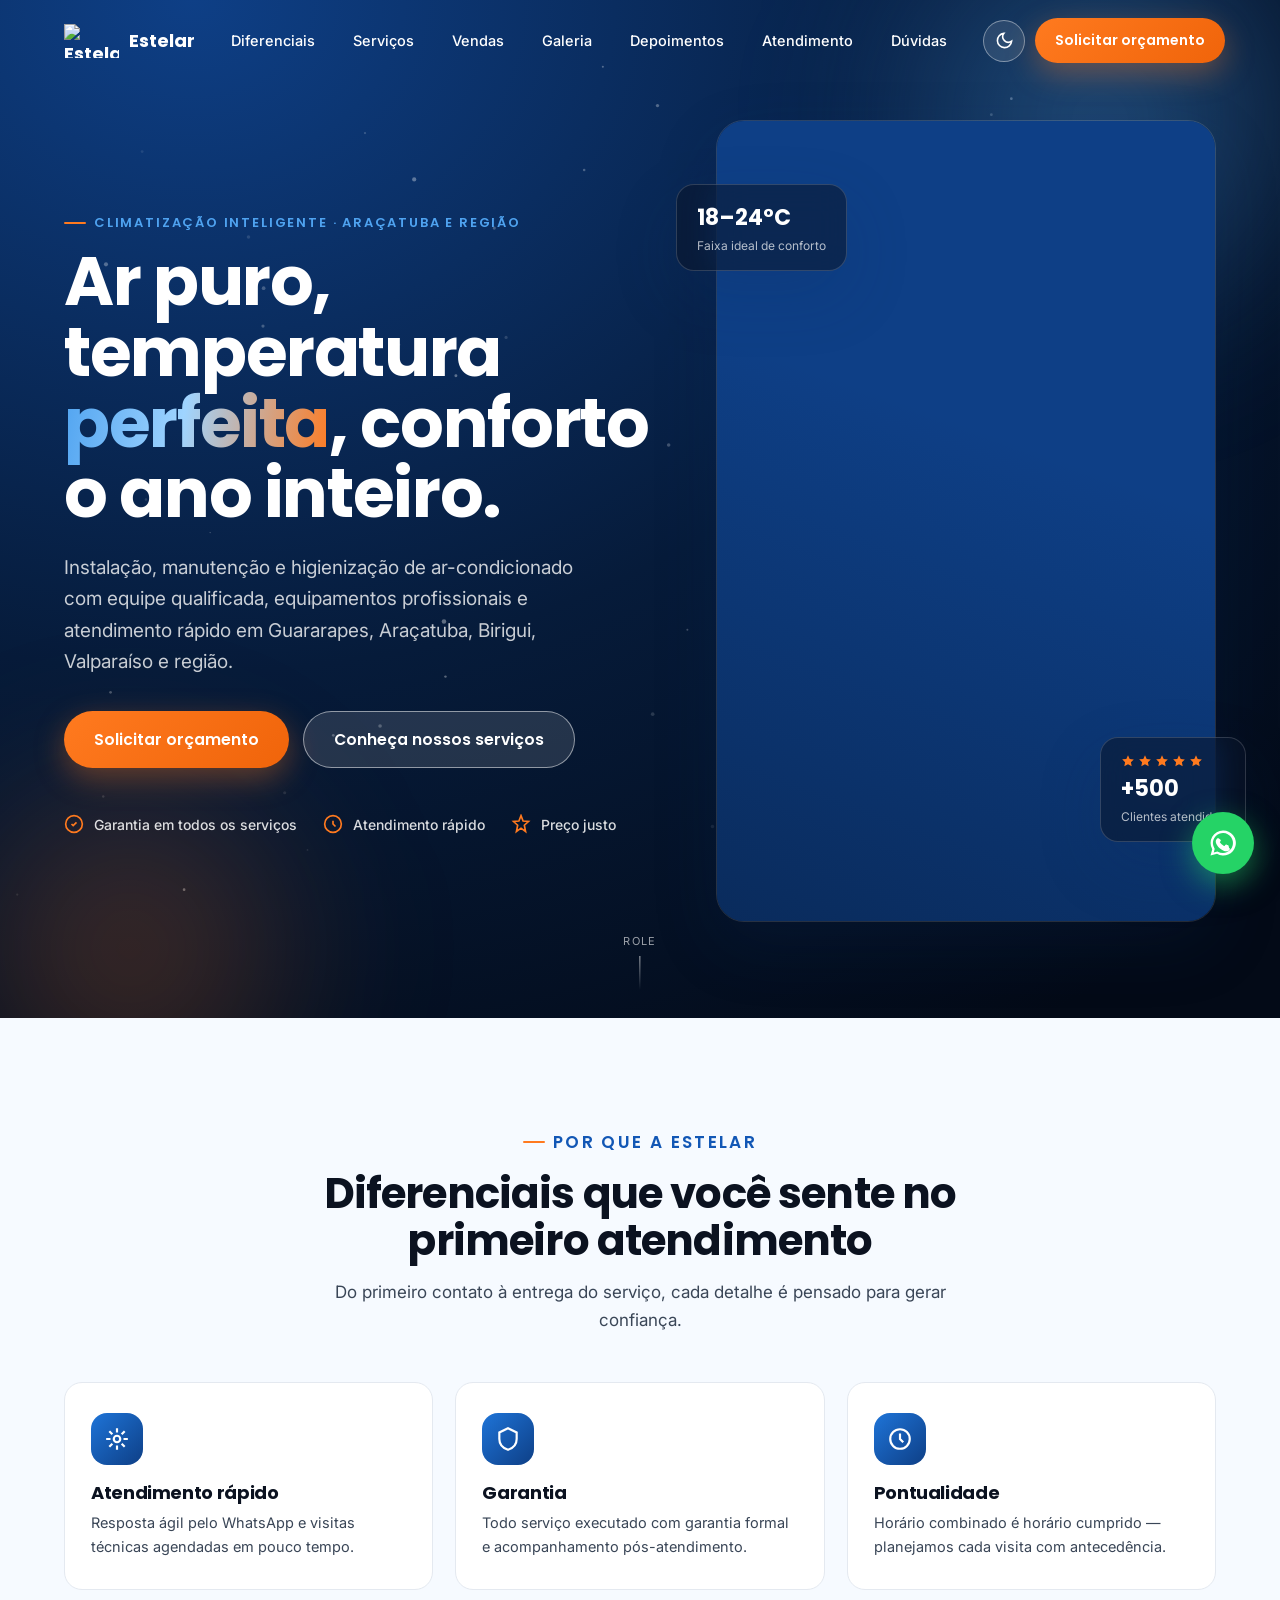
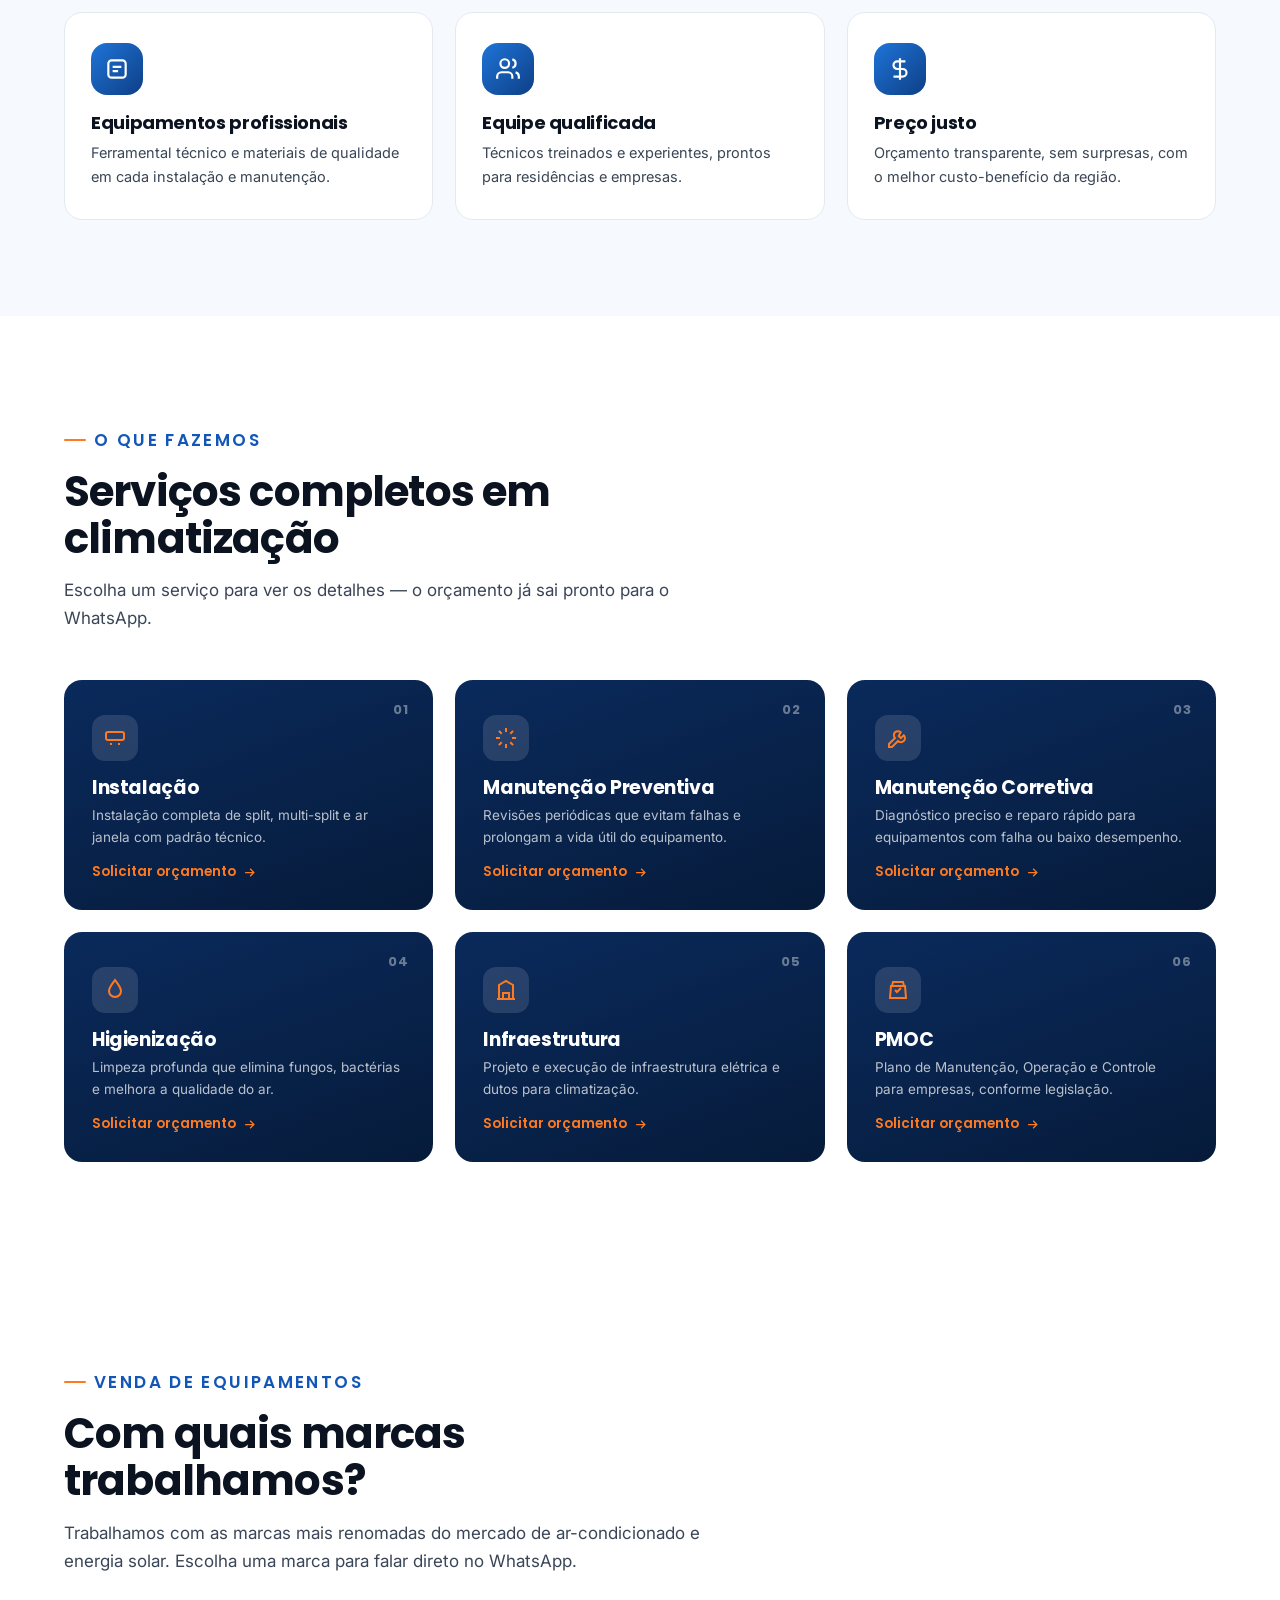
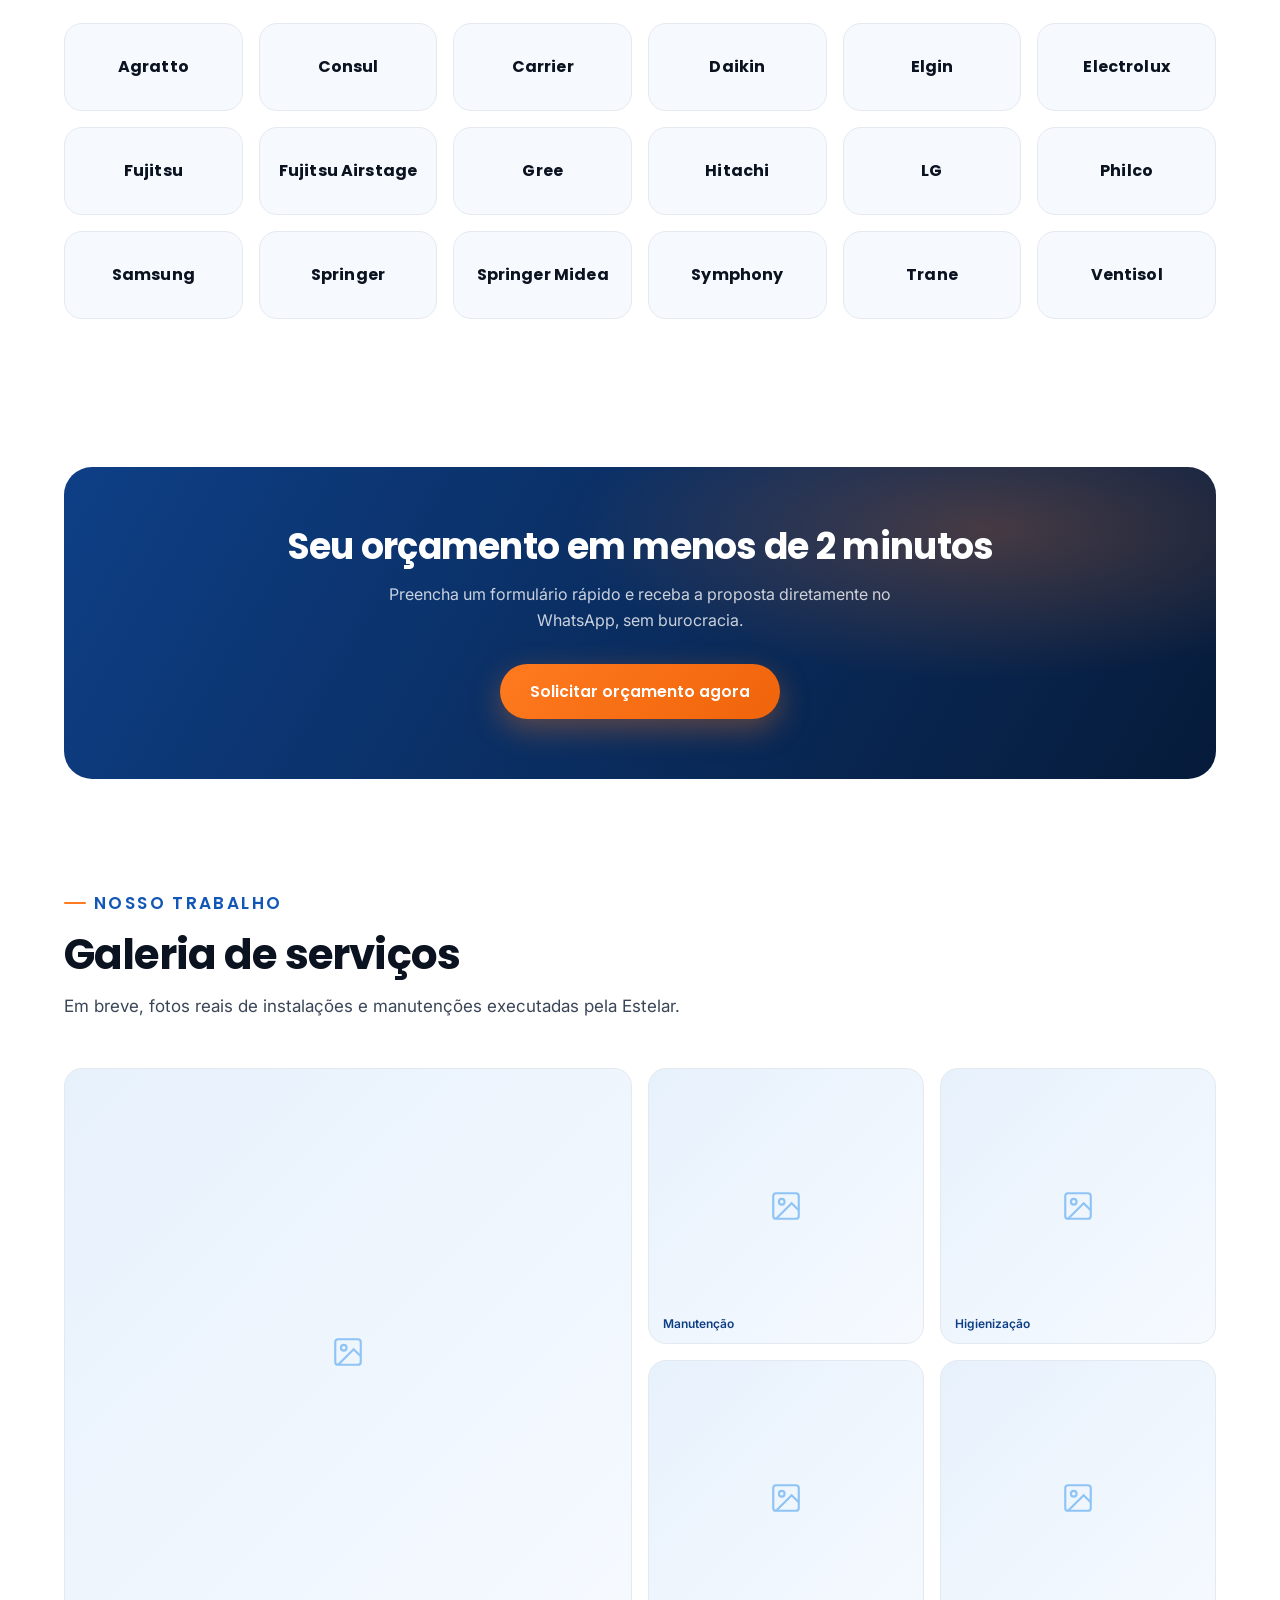
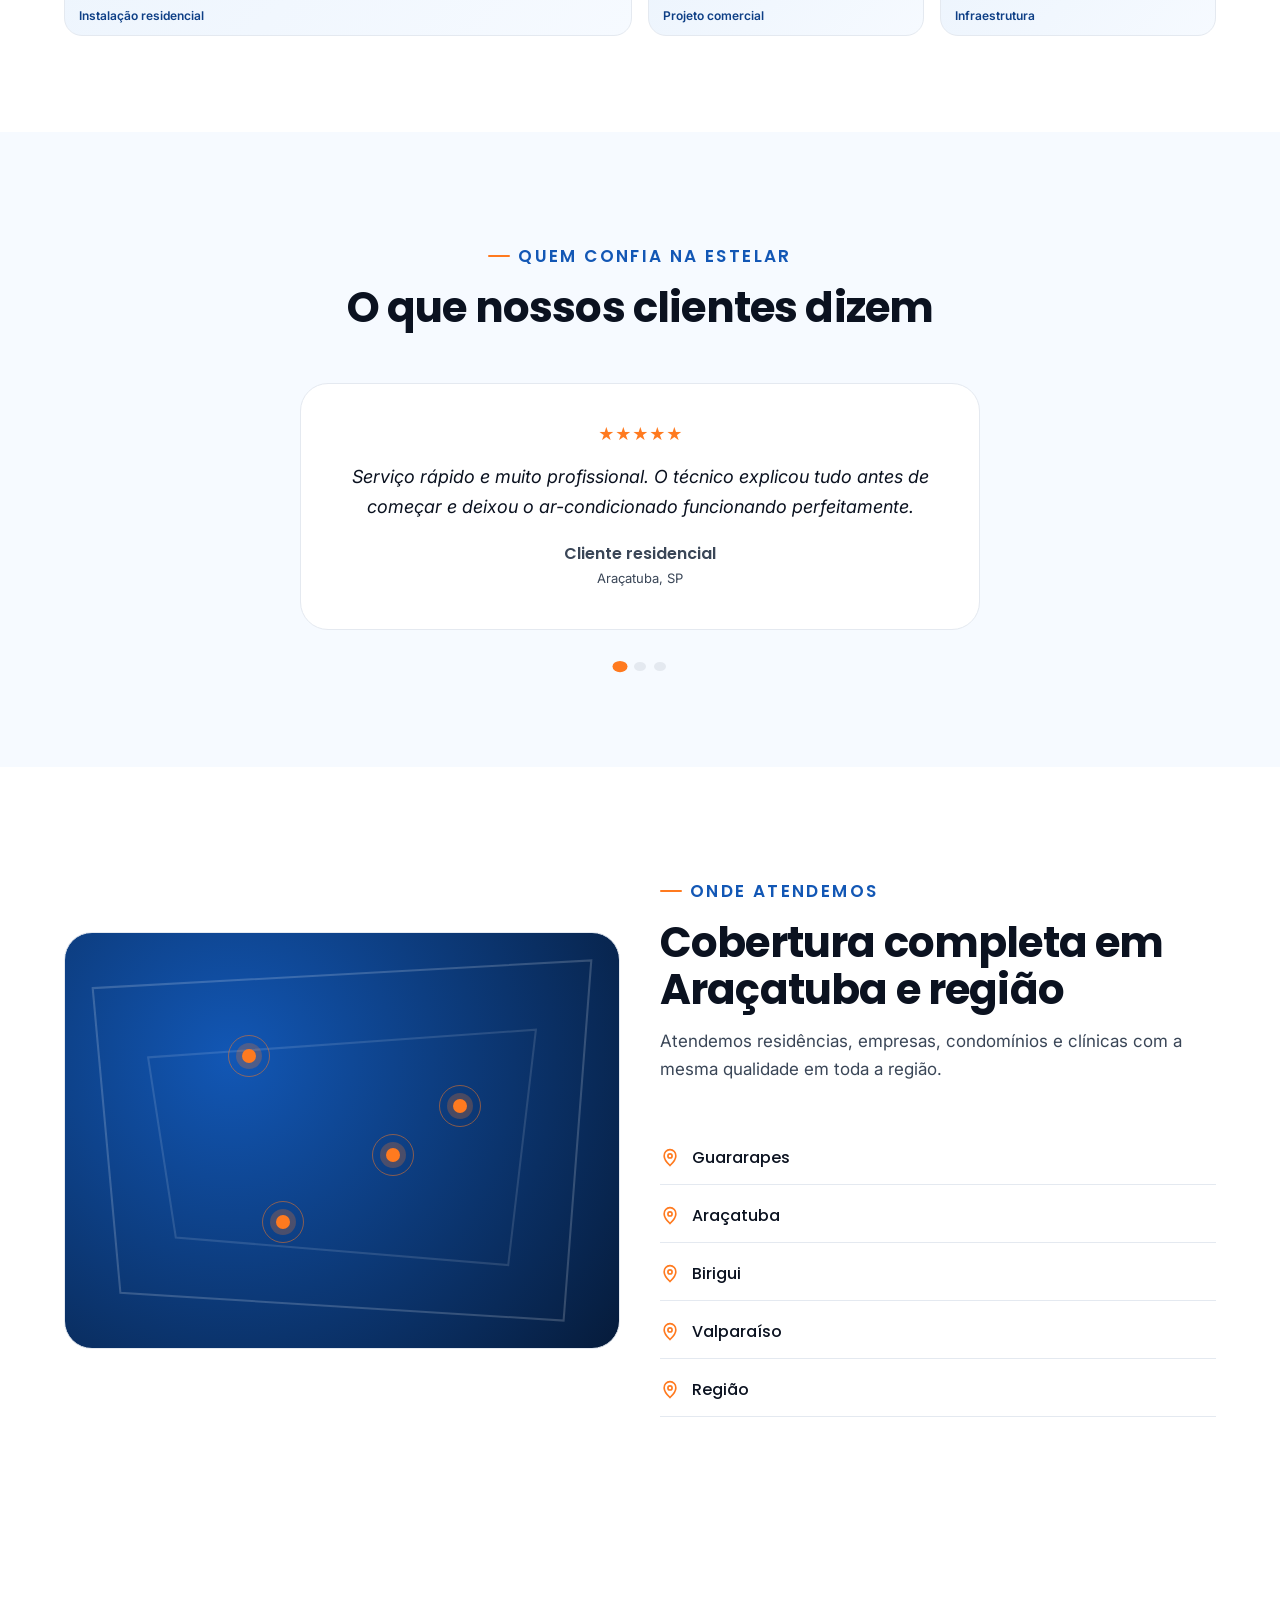
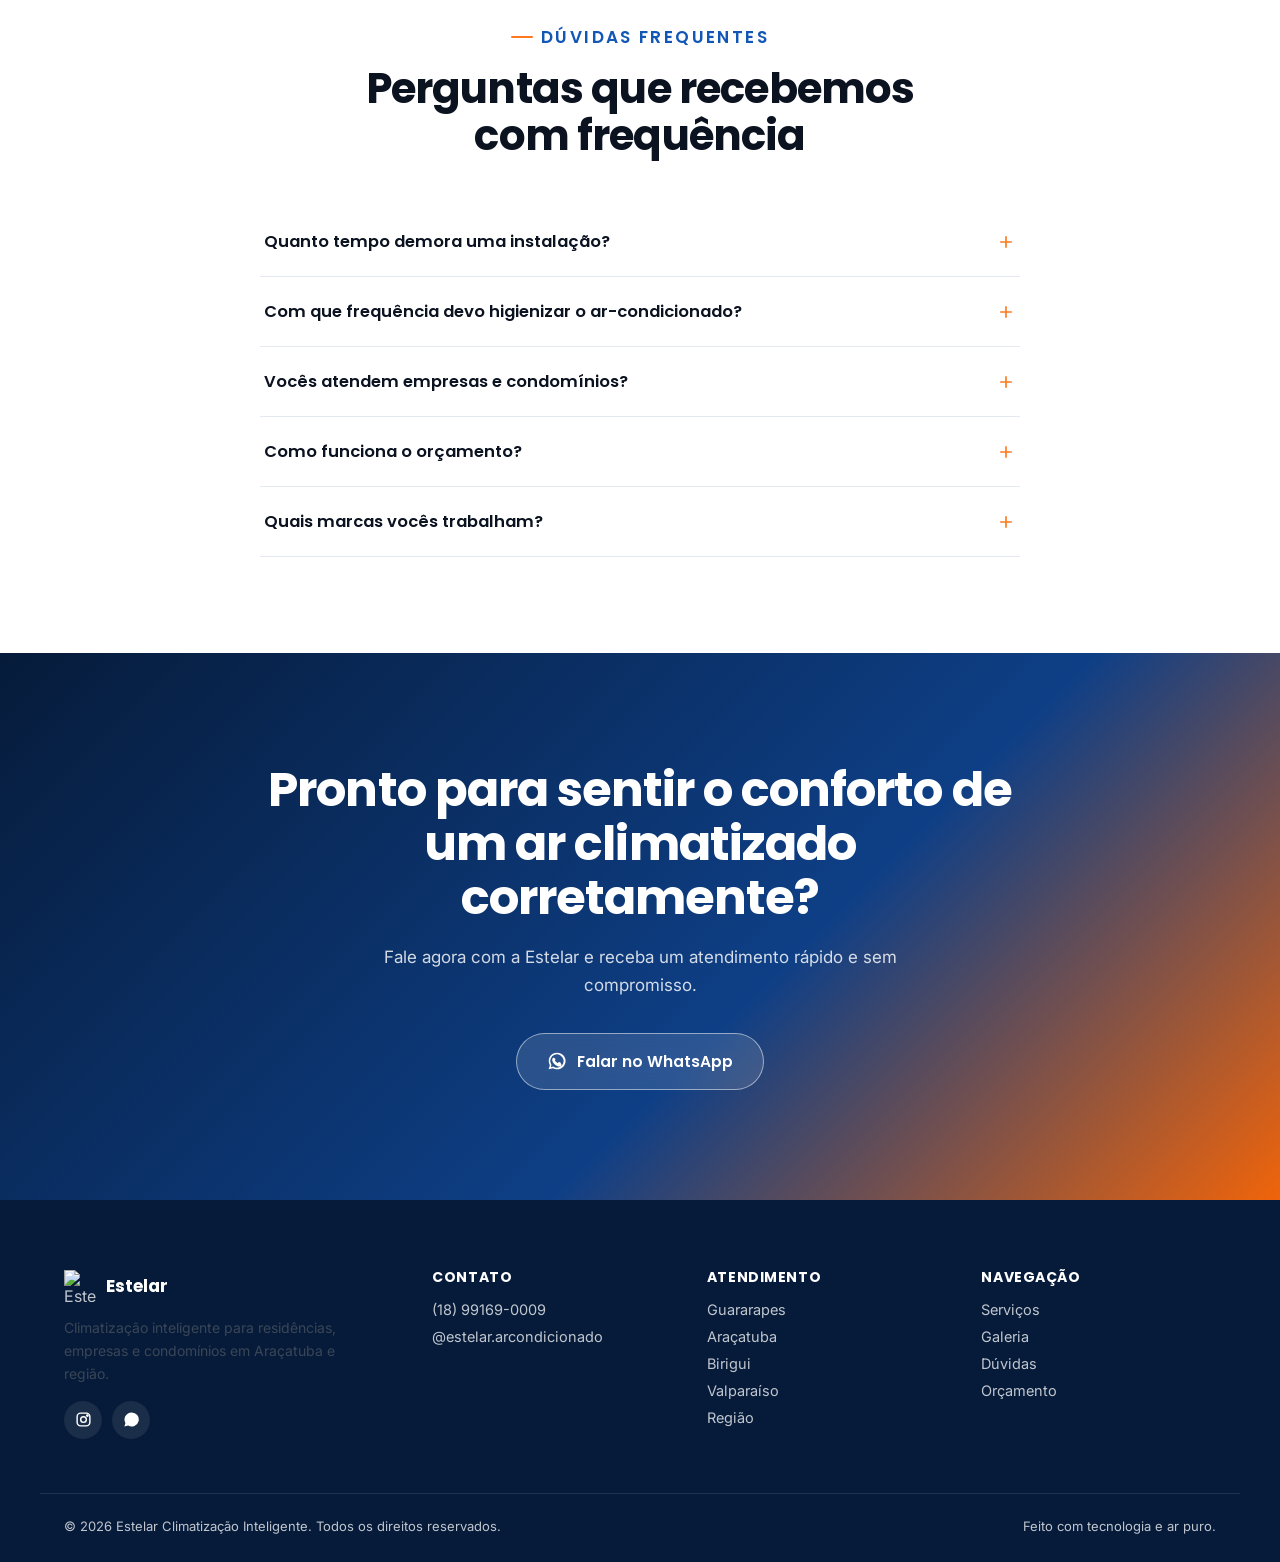
==== commit b2e46dfc: "Add files via upload" ====
--- a/index.html
+++ b/index.html
@@ -80,6 +80,7 @@
     <nav class="nav-desktop" aria-label="Navegação principal">
       <a href="#diferenciais">Diferenciais</a>
       <a href="#servicos">Serviços</a>
+      <a href="#vendas">Vendas</a>
       <a href="#galeria">Galeria</a>
       <a href="#depoimentos">Depoimentos</a>
       <a href="#atuacao">Atendimento</a>
@@ -102,6 +103,7 @@
 <nav class="nav-mobile" id="navMobile" aria-label="Navegação mobile">
   <a href="#diferenciais">Diferenciais</a>
   <a href="#servicos">Serviços</a>
+  <a href="#vendas">Vendas</a>
   <a href="#galeria">Galeria</a>
   <a href="#depoimentos">Depoimentos</a>
   <a href="#atuacao">Atendimento</a>
@@ -262,6 +264,40 @@
           <span class="servico-link">Solicitar orçamento <svg viewBox="0 0 24 24" fill="none" stroke="currentColor" stroke-width="2"><path d="M5 12h14M13 6l6 6-6 6"/></svg></span>
         </button>
       </div>
+    </div>
+  </section>
+
+  <!-- ============ VENDAS ============ -->
+  <section class="vendas" id="vendas">
+    <div class="container">
+      <div class="section-head reveal">
+        <p class="eyebrow">Venda de equipamentos</p>
+        <h2>Com quais marcas trabalhamos?</h2>
+        <p>Trabalhamos com as marcas mais renomadas do mercado de ar-condicionado e energia solar. Escolha uma marca para falar direto no WhatsApp.</p>
+      </div>
+
+      <div class="marcas-grid">
+        <button class="marca-card reveal" data-marca="Agratto"><span>Agratto</span></button>
+        <button class="marca-card reveal" data-marca="Consul"><span>Consul</span></button>
+        <button class="marca-card reveal" data-marca="Carrier"><span>Carrier</span></button>
+        <button class="marca-card reveal" data-marca="Daikin"><span>Daikin</span></button>
+        <button class="marca-card reveal" data-marca="Elgin"><span>Elgin</span></button>
+        <button class="marca-card reveal" data-marca="Electrolux"><span>Electrolux</span></button>
+        <button class="marca-card reveal" data-marca="Fujitsu"><span>Fujitsu</span></button>
+        <button class="marca-card reveal" data-marca="Fujitsu Airstage"><span>Fujitsu Airstage</span></button>
+        <button class="marca-card reveal" data-marca="Gree"><span>Gree</span></button>
+        <button class="marca-card reveal" data-marca="Hitachi"><span>Hitachi</span></button>
+        <button class="marca-card reveal" data-marca="LG"><span>LG</span></button>
+        <button class="marca-card reveal" data-marca="Philco"><span>Philco</span></button>
+        <button class="marca-card reveal" data-marca="Samsung"><span>Samsung</span></button>
+        <button class="marca-card reveal" data-marca="Springer"><span>Springer</span></button>
+        <button class="marca-card reveal" data-marca="Springer Midea"><span>Springer Midea</span></button>
+        <button class="marca-card reveal" data-marca="Symphony"><span>Symphony</span></button>
+        <button class="marca-card reveal" data-marca="Trane"><span>Trane</span></button>
+        <button class="marca-card reveal" data-marca="Ventisol"><span>Ventisol</span></button>
+      </div>
+
+      <p class="marcas-nota reveal">Não encontrou a marca que procura? <button class="link-inline" data-open-vendas>Fale com a gente pelo WhatsApp</button>.</p>
     </div>
   </section>
 
@@ -535,6 +571,76 @@
   </div>
 </div>
 
+<!-- ============ MODAL VENDAS ============ -->
+<div class="modal-overlay" id="modalVendasOverlay">
+  <div class="modal" role="dialog" aria-modal="true" aria-labelledby="modalVendasTitle">
+    <button class="modal-close" id="modalVendasClose" aria-label="Fechar formulário">
+      <svg viewBox="0 0 24 24" fill="none" stroke="currentColor" stroke-width="2"><path d="M18 6L6 18M6 6l12 12"/></svg>
+    </button>
+    <h3 id="modalVendasTitle">Comprar equipamento</h3>
+    <p class="modal-sub">Preencha os dados abaixo. Ao enviar, abriremos o WhatsApp com sua mensagem pronta.</p>
+
+    <form id="vendasForm" novalidate>
+      <div class="form-grid">
+        <div class="form-field full">
+          <label for="v-nome">Nome*</label>
+          <input type="text" id="v-nome" name="nome" required autocomplete="name">
+          <span class="form-error" data-error-for="v-nome"></span>
+        </div>
+        <div class="form-field">
+          <label for="v-cidade">Cidade*</label>
+          <select id="v-cidade" name="cidade" required>
+            <option value="">Selecione</option>
+            <option>Guararapes</option>
+            <option>Araçatuba</option>
+            <option>Birigui</option>
+            <option>Valparaíso</option>
+            <option>Outra (região)</option>
+          </select>
+          <span class="form-error" data-error-for="v-cidade"></span>
+        </div>
+        <div class="form-field">
+          <label for="v-telefone">Telefone / WhatsApp*</label>
+          <input type="tel" id="v-telefone" name="telefone" required autocomplete="tel" placeholder="(18) 9 9999-9999">
+          <span class="form-error" data-error-for="v-telefone"></span>
+        </div>
+        <div class="form-field">
+          <label for="v-produto">Produto*</label>
+          <select id="v-produto" name="produto" required>
+            <option value="">Selecione</option>
+            <option>Ar-condicionado</option>
+            <option>Energia Solar</option>
+          </select>
+          <span class="form-error" data-error-for="v-produto"></span>
+        </div>
+        <div class="form-field">
+          <label for="v-marca">Marca de interesse</label>
+          <input type="text" id="v-marca" name="marca" placeholder="Ex: LG, Samsung, Daikin...">
+        </div>
+        <div class="form-field">
+          <label for="v-btus">BTUs (se for ar-condicionado)</label>
+          <select id="v-btus" name="btus">
+            <option value="">Não sei / a definir</option>
+            <option>7.000</option>
+            <option>9.000</option>
+            <option>12.000</option>
+            <option>18.000</option>
+            <option>24.000</option>
+            <option>30.000+</option>
+          </select>
+        </div>
+        <div class="form-field full">
+          <label for="v-mensagem">Mensagem adicional</label>
+          <textarea id="v-mensagem" name="mensagem" placeholder="Conte mais detalhes, se quiser..."></textarea>
+        </div>
+      </div>
+      <button type="submit" class="btn btn-primary btn-block">
+        Enviar para o WhatsApp
+      </button>
+    </form>
+  </div>
+</div>
+
 <div class="toast" id="toast">Abrindo o WhatsApp...</div>
 
 <a class="fab-whatsapp" href="https://wa.me/5518991690009" target="_blank" rel="noopener" aria-label="Falar no WhatsApp">
--- a/style.css
+++ b/style.css
@@ -322,6 +322,31 @@
 .servico-card:hover .servico-link svg { transform: translateX(4px); }
 
 /* ==========================================================================
+   VENDAS (marcas)
+   ========================================================================== */
+.marcas-grid { display: grid; grid-template-columns: repeat(6, 1fr); gap: 16px; }
+@media (max-width: 1000px) { .marcas-grid { grid-template-columns: repeat(4, 1fr); } }
+@media (max-width: 700px) { .marcas-grid { grid-template-columns: repeat(3, 1fr); } }
+@media (max-width: 460px) { .marcas-grid { grid-template-columns: repeat(2, 1fr); } }
+
+.marca-card {
+  position: relative; border-radius: var(--radius-md); padding: 22px 14px; cursor: pointer;
+  background: var(--surface); border: 1px solid var(--border);
+  min-height: 88px; display: flex; align-items: center; justify-content: center; text-align: center;
+  transition: transform 0.3s var(--ease), box-shadow 0.3s var(--ease), border-color 0.3s var(--ease);
+}
+.marca-card:hover { transform: translateY(-4px); box-shadow: var(--shadow-lg); border-color: var(--orange-500); }
+.marca-card span { font-family: var(--font-display); font-weight: 700; font-size: 16px; color: var(--text); letter-spacing: 0.01em; }
+.marca-card:hover span { color: var(--orange-500); }
+
+.marcas-nota { margin-top: 28px; text-align: center; font-size: 14.5px; color: var(--text-muted); }
+.link-inline {
+  background: none; border: none; padding: 0; font: inherit; color: var(--blue-500);
+  font-weight: 600; text-decoration: underline; cursor: pointer;
+}
+[data-theme="dark"] .link-inline { color: var(--blue-400); }
+
+/* ==========================================================================
    ORÇAMENTO (modal + form)
    ========================================================================== */
 .orcamento-cta {
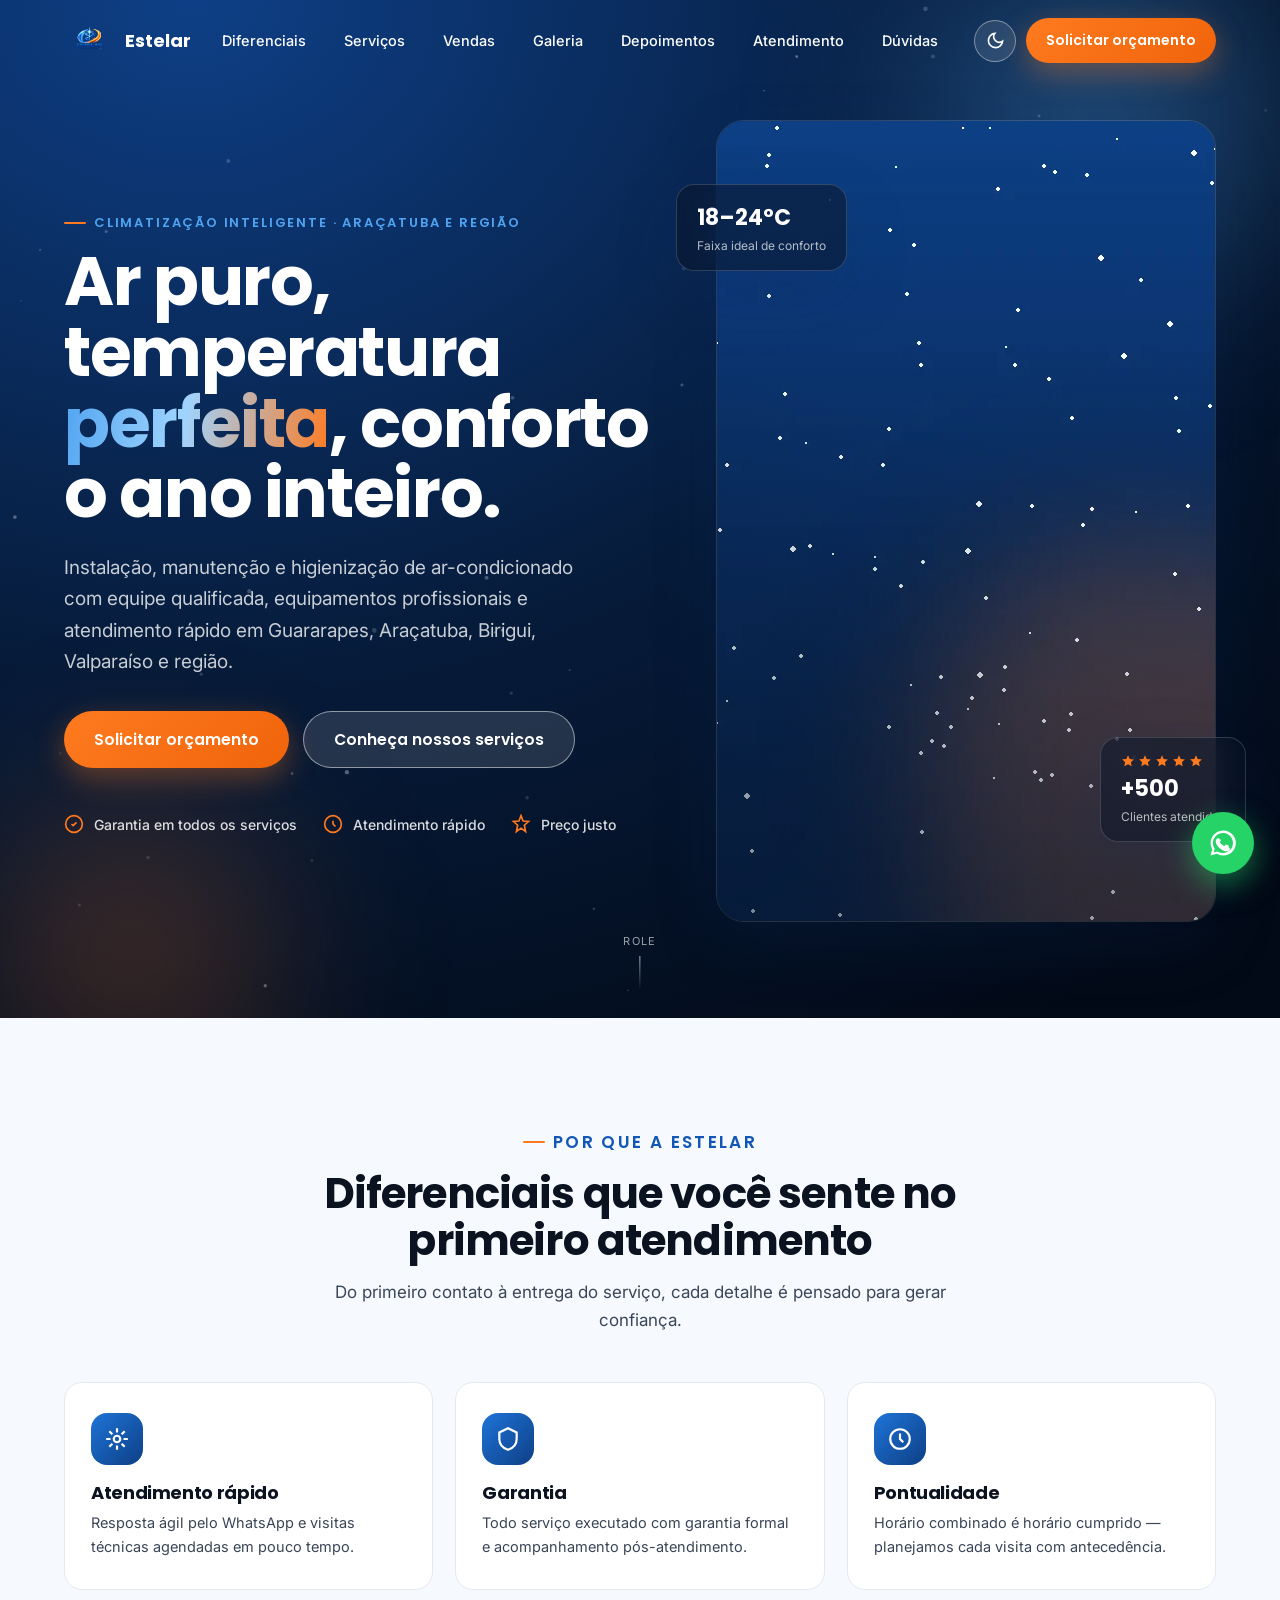
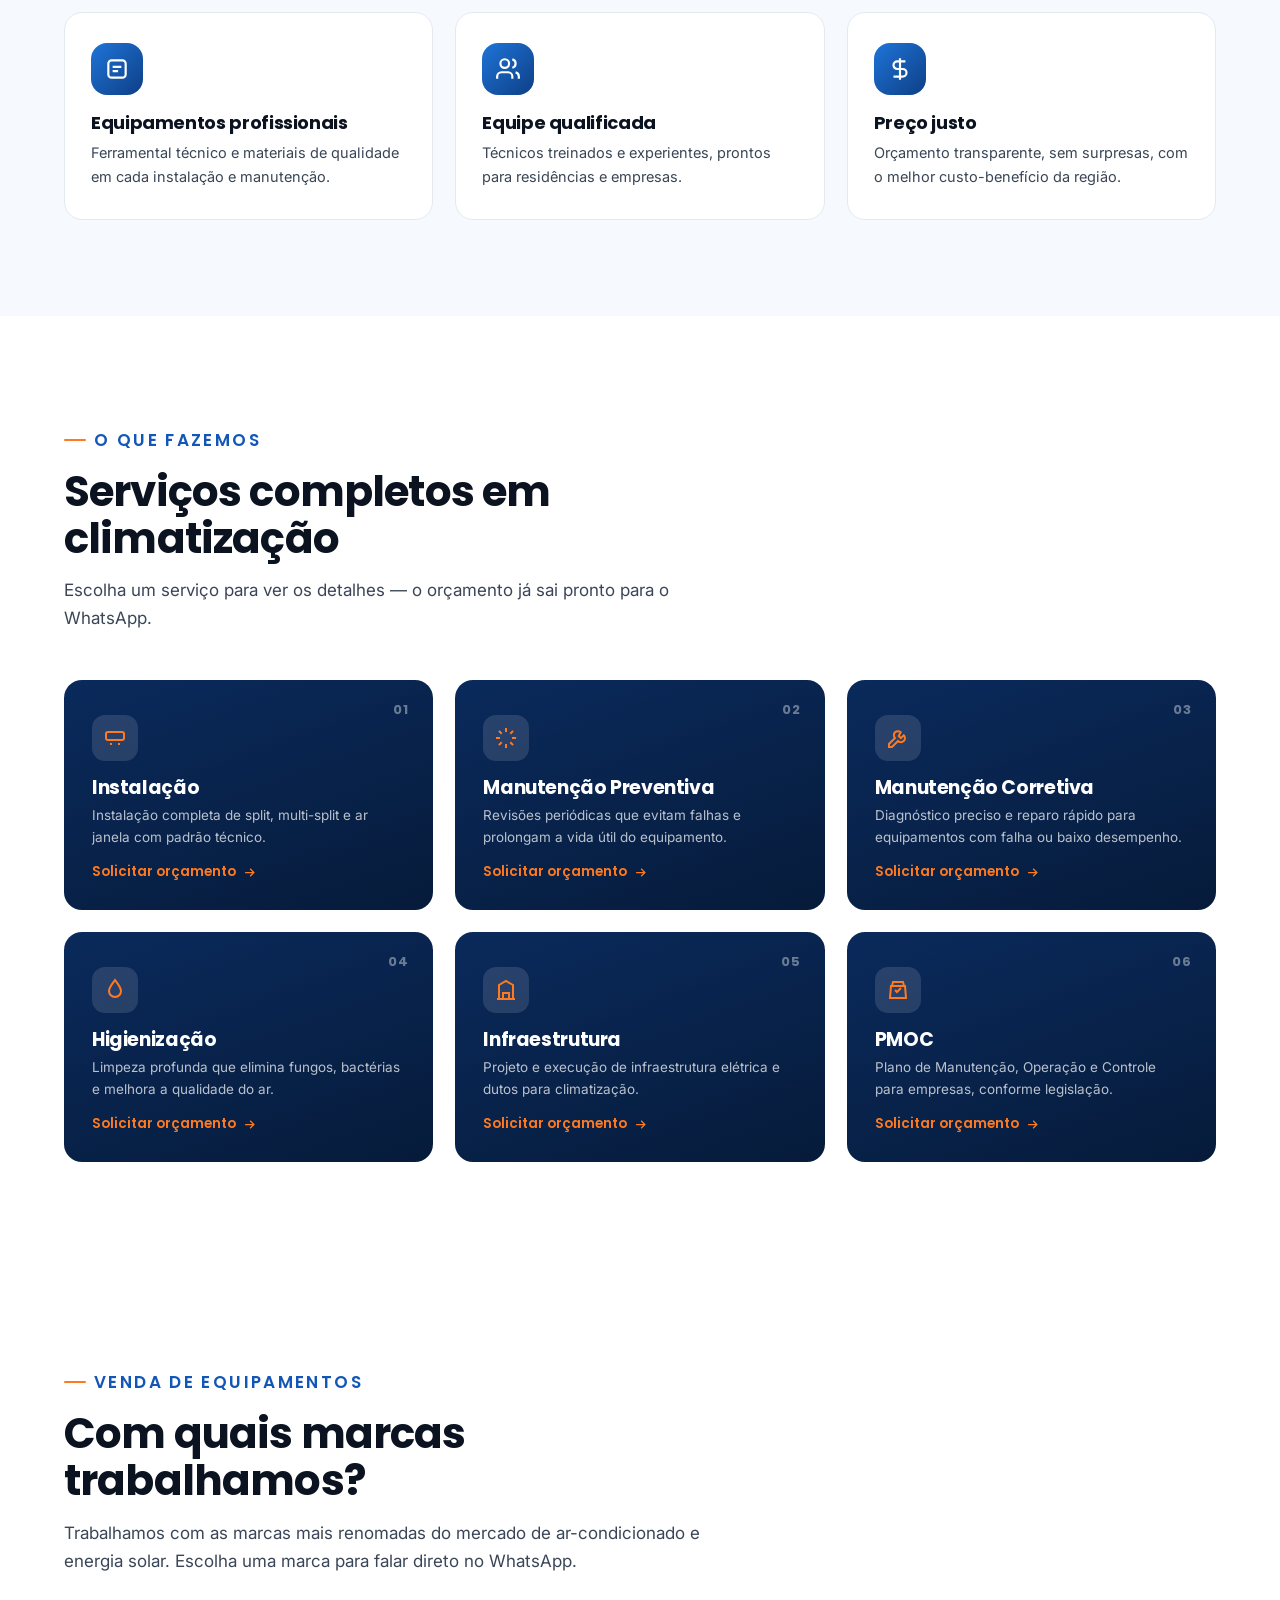
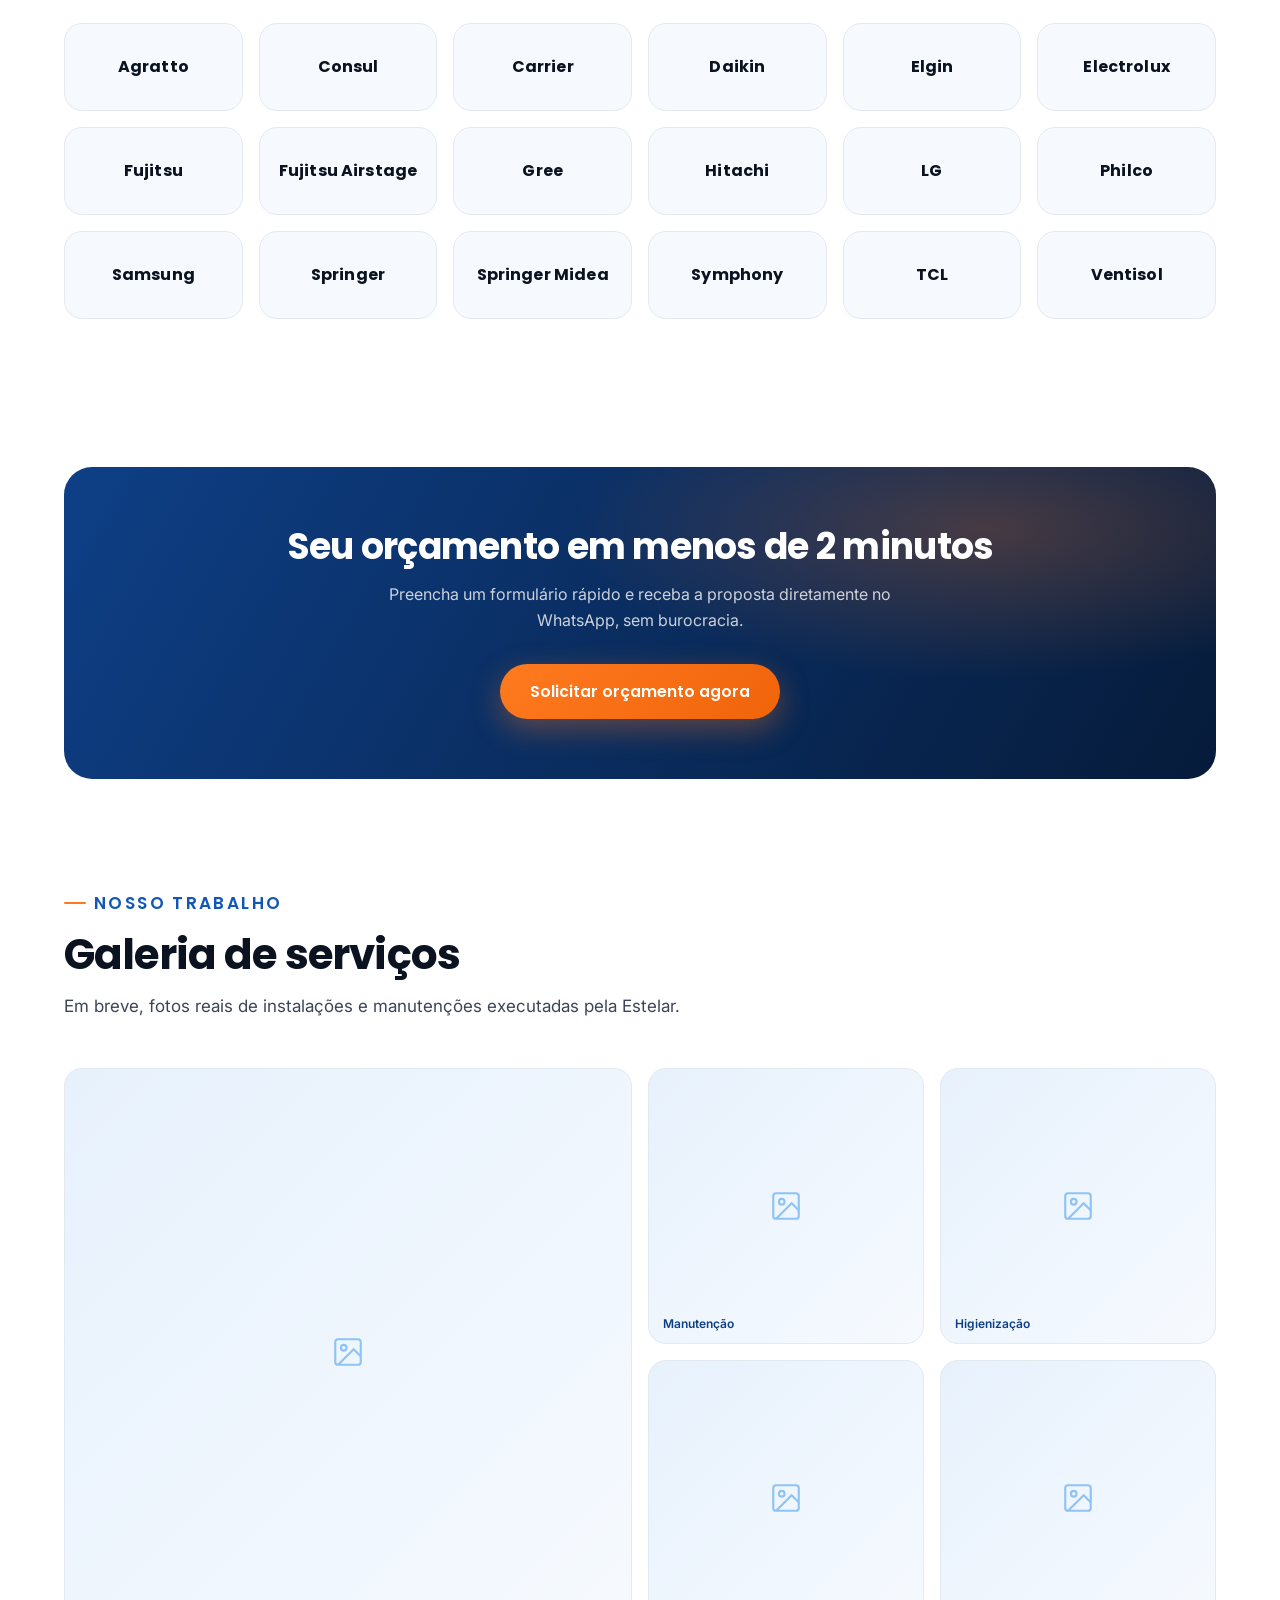
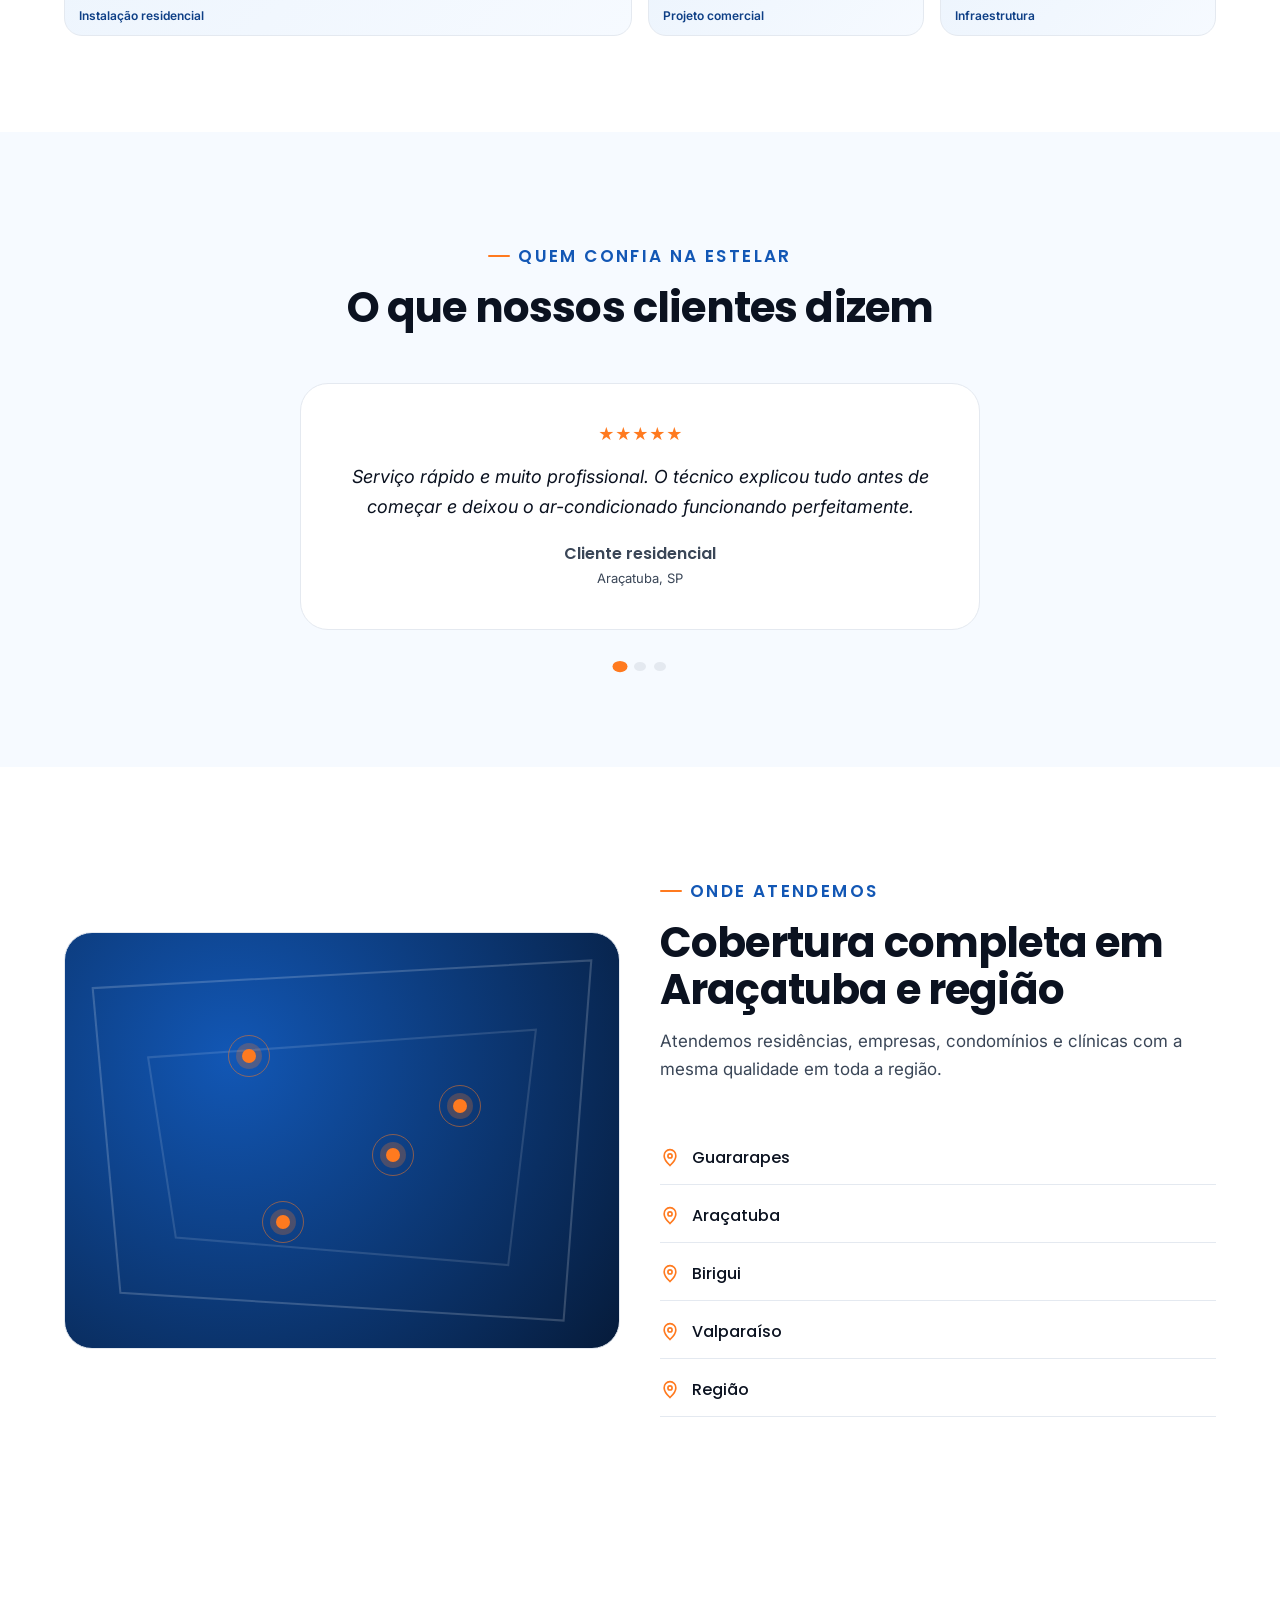
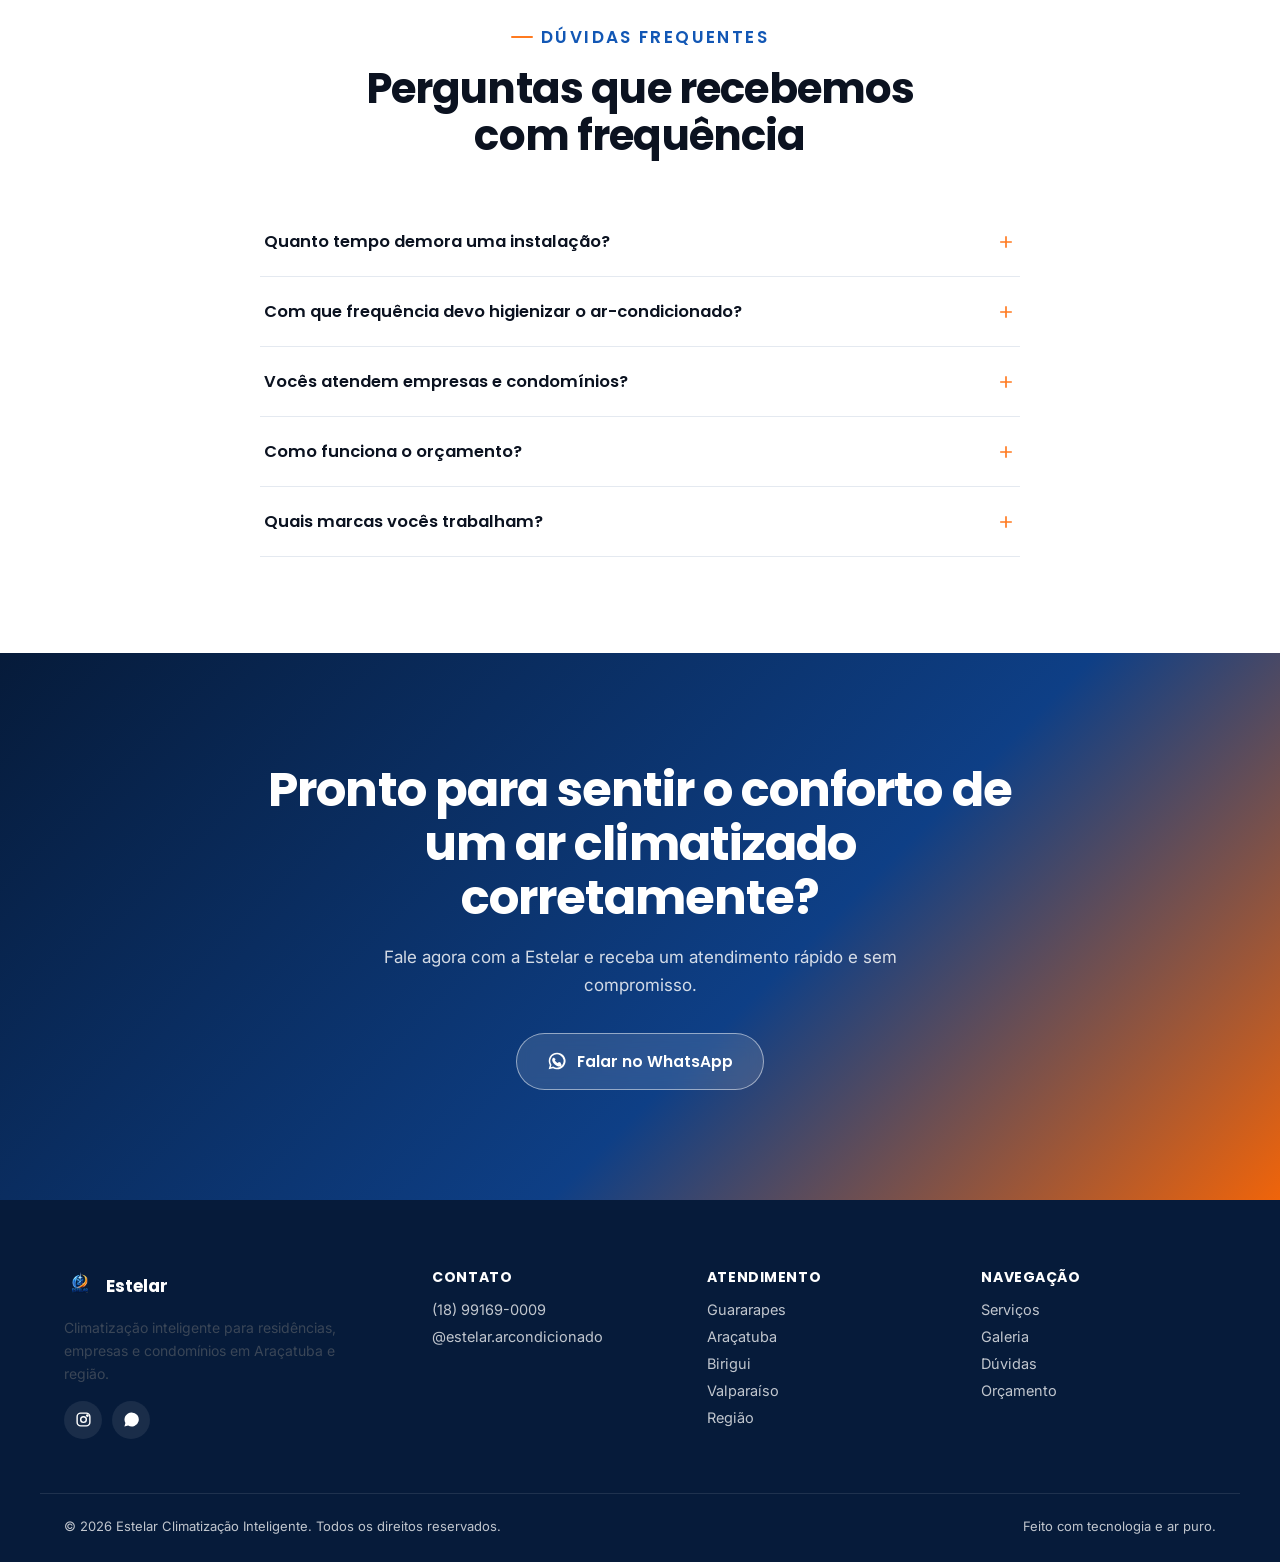
==== commit f37e23ee: "Update index.html" ====
--- a/index.html
+++ b/index.html
@@ -293,7 +293,7 @@
         <button class="marca-card reveal" data-marca="Springer"><span>Springer</span></button>
         <button class="marca-card reveal" data-marca="Springer Midea"><span>Springer Midea</span></button>
         <button class="marca-card reveal" data-marca="Symphony"><span>Symphony</span></button>
-        <button class="marca-card reveal" data-marca="Trane"><span>Trane</span></button>
+        <button class="marca-card reveal" data-marca="TCL"><span>TCL</span></button>
         <button class="marca-card reveal" data-marca="Ventisol"><span>Ventisol</span></button>
       </div>
 
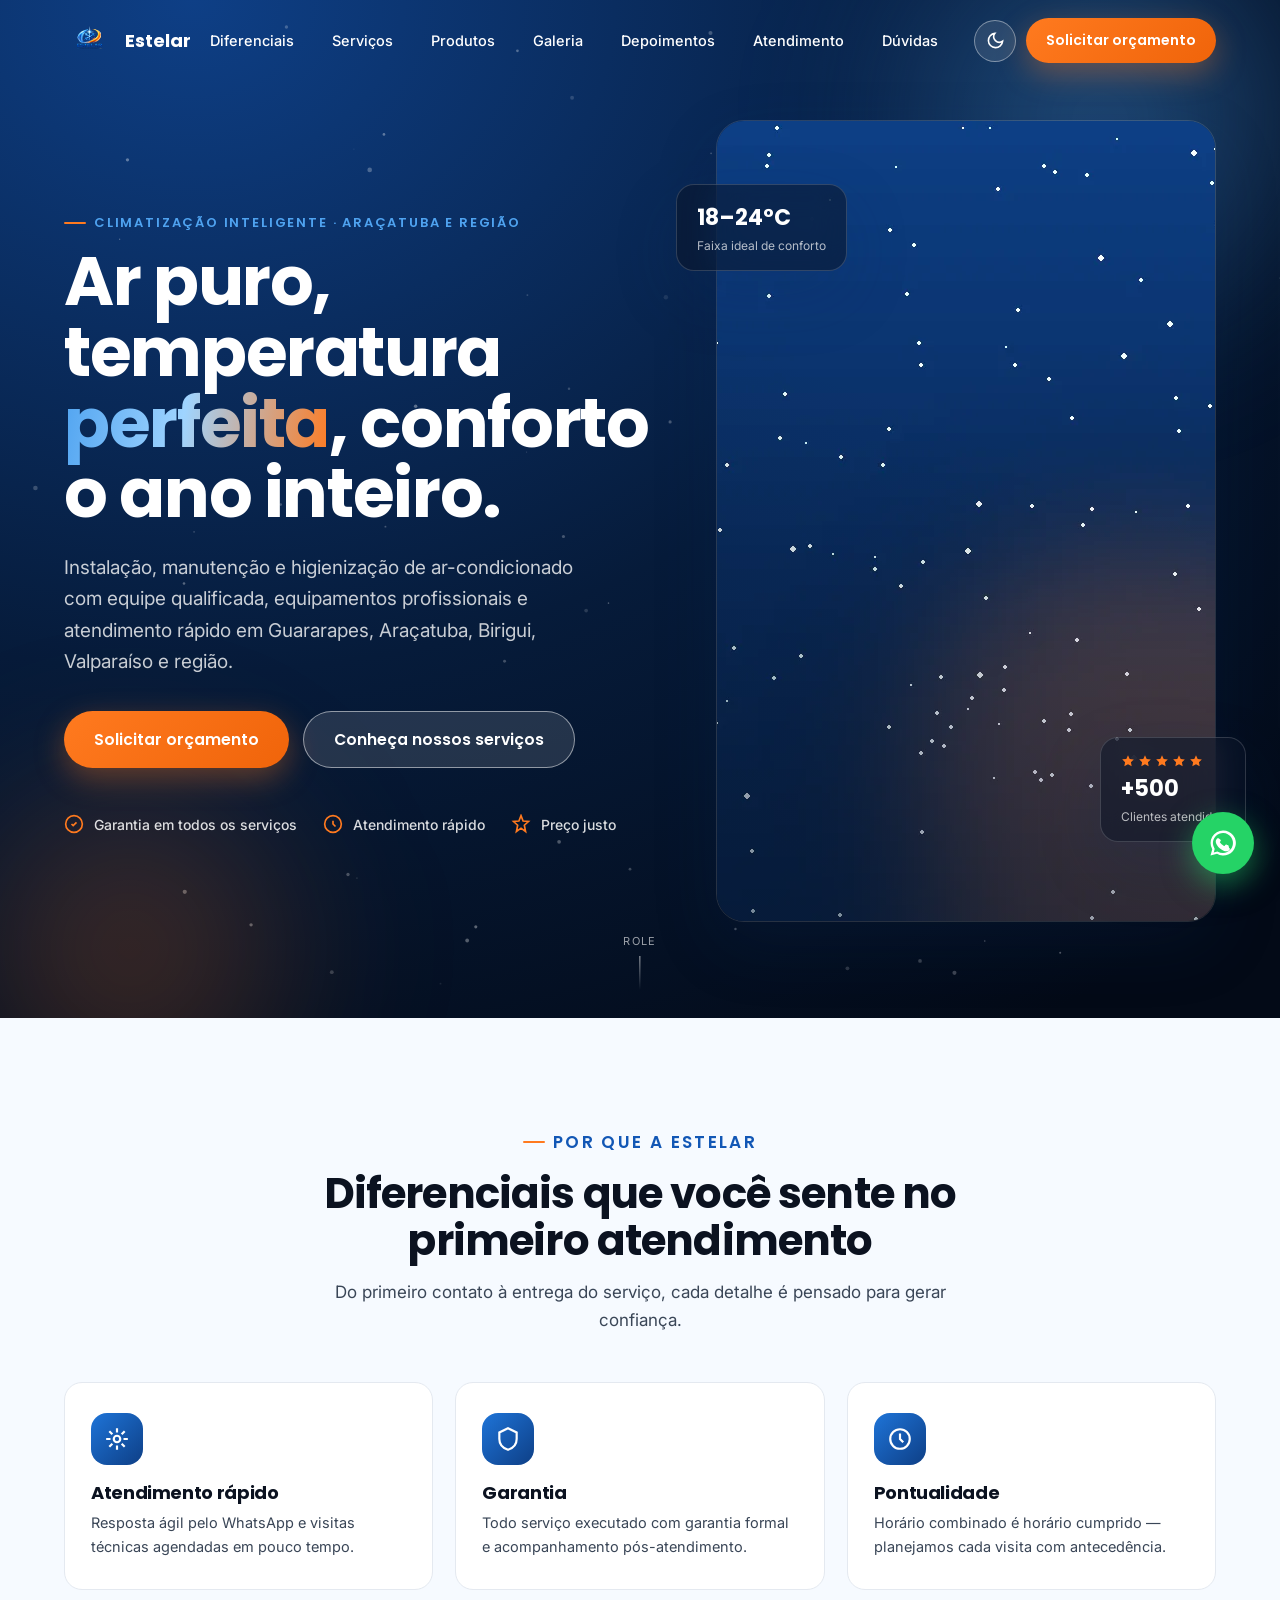
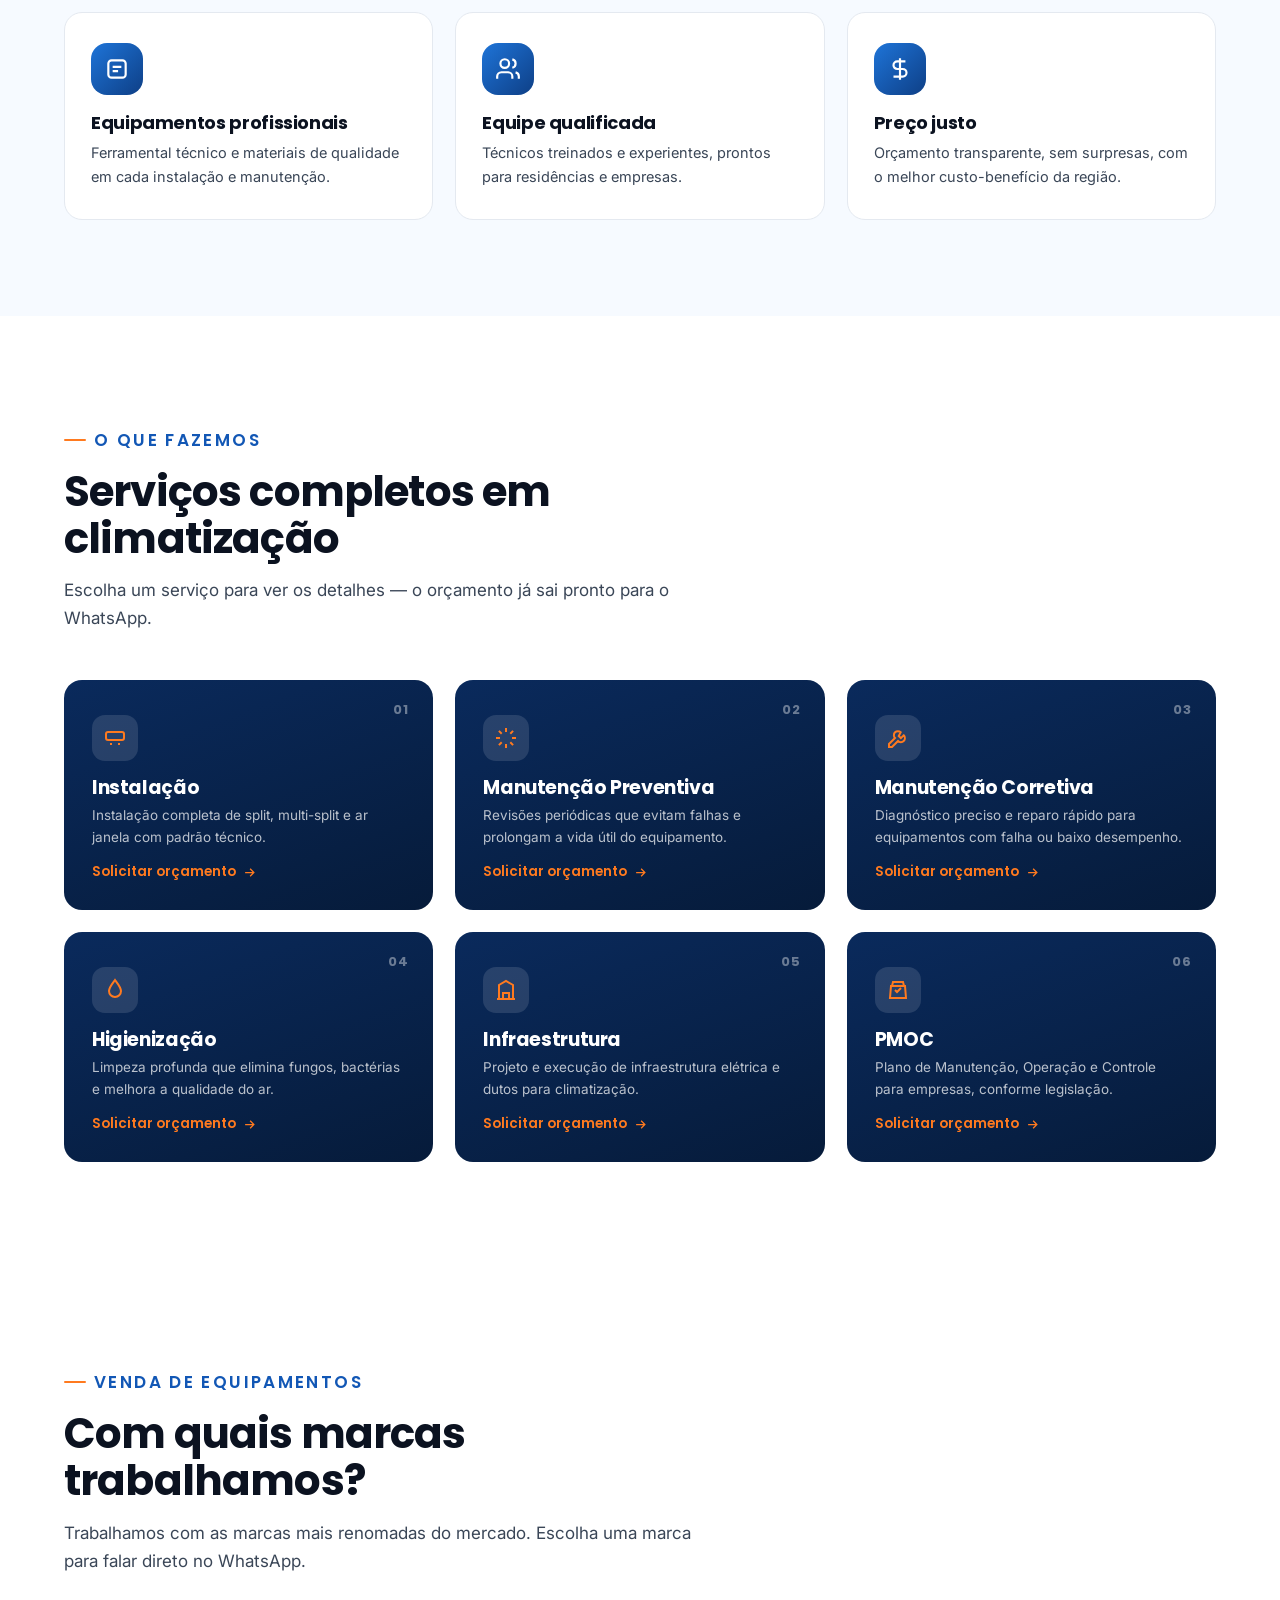
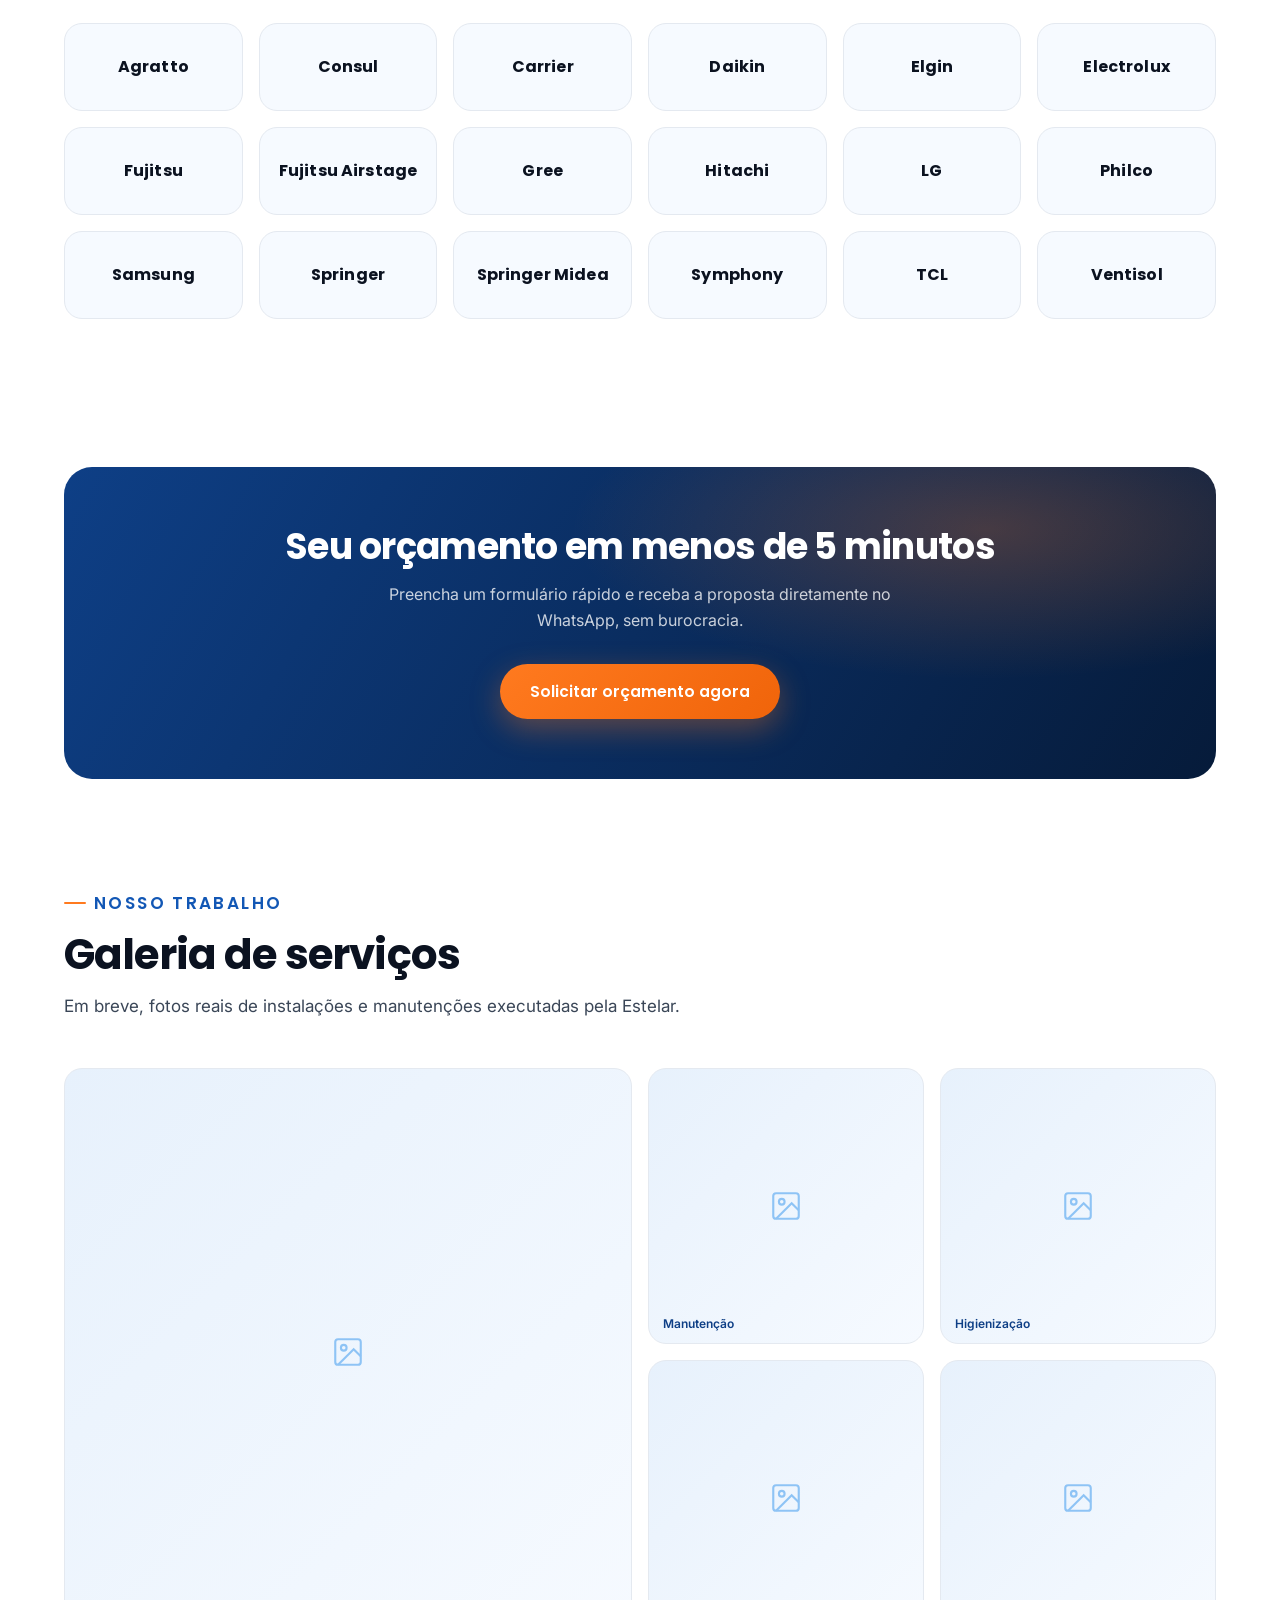
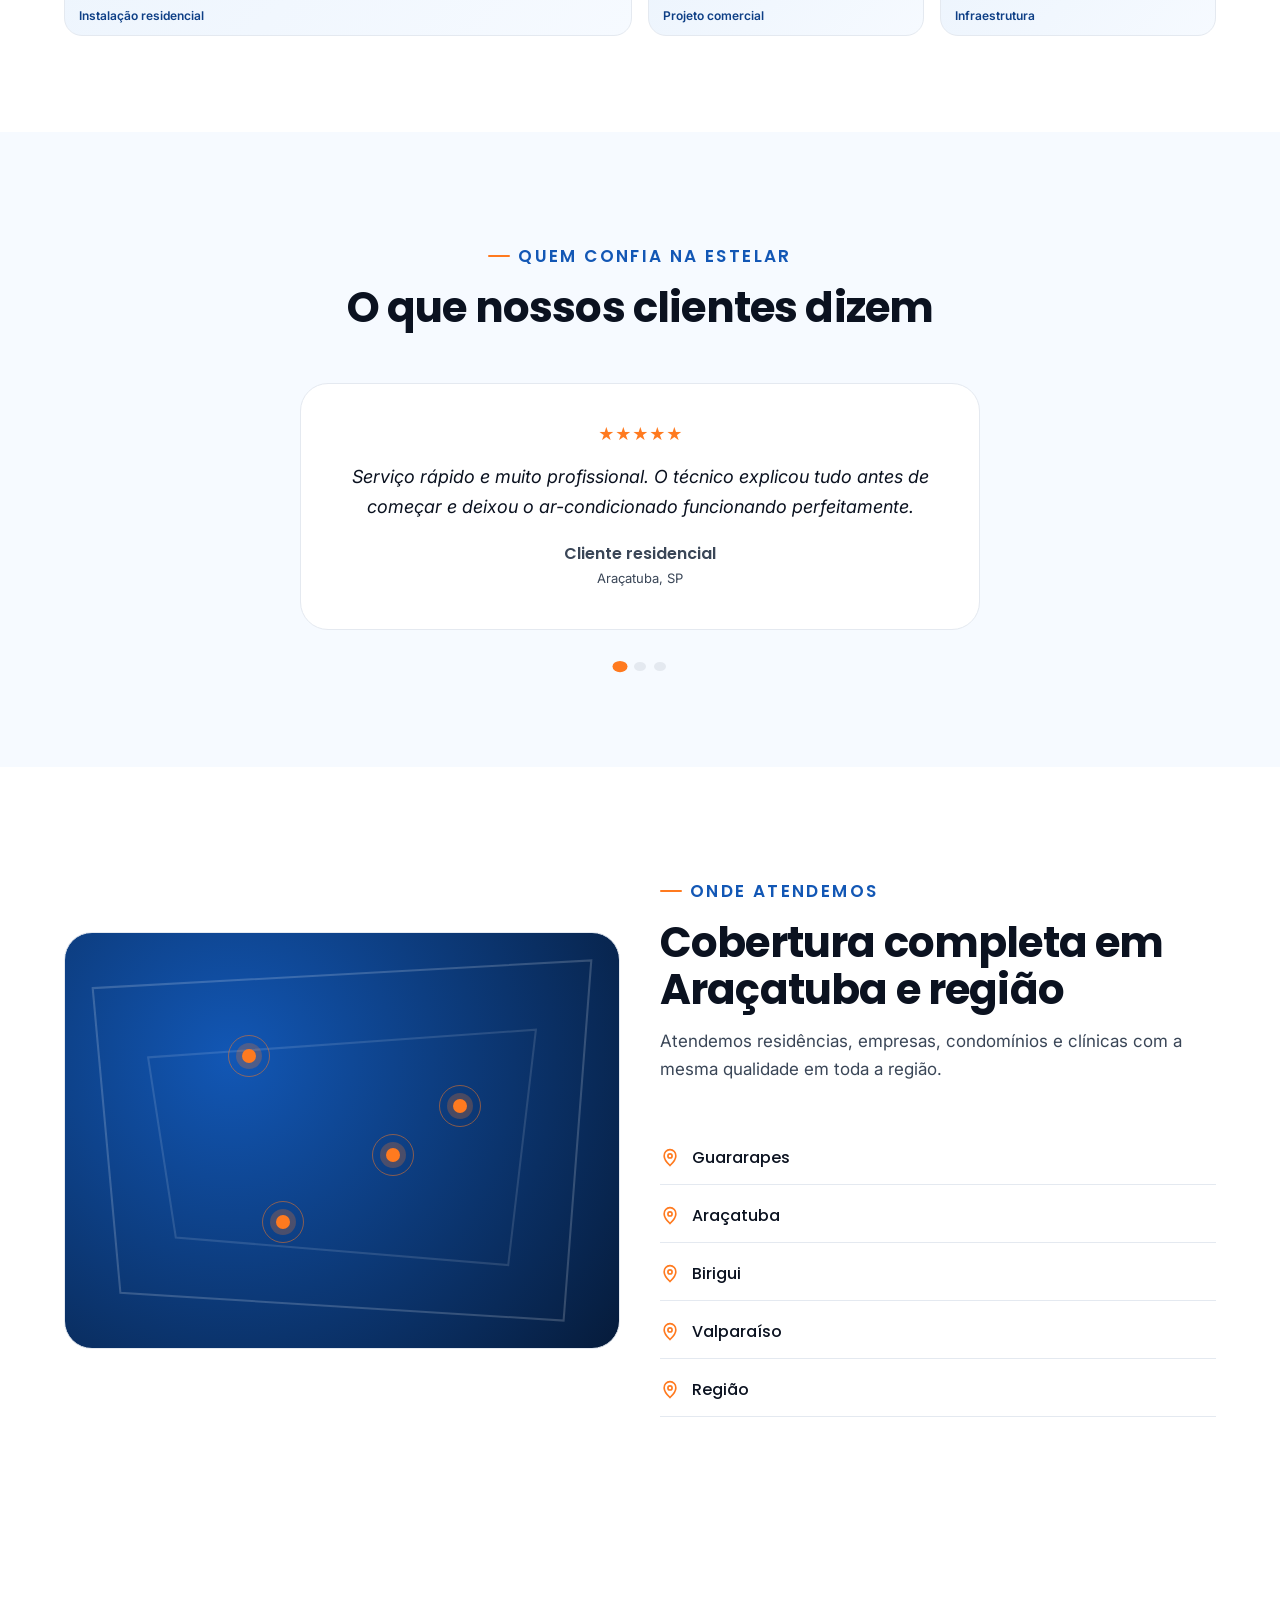
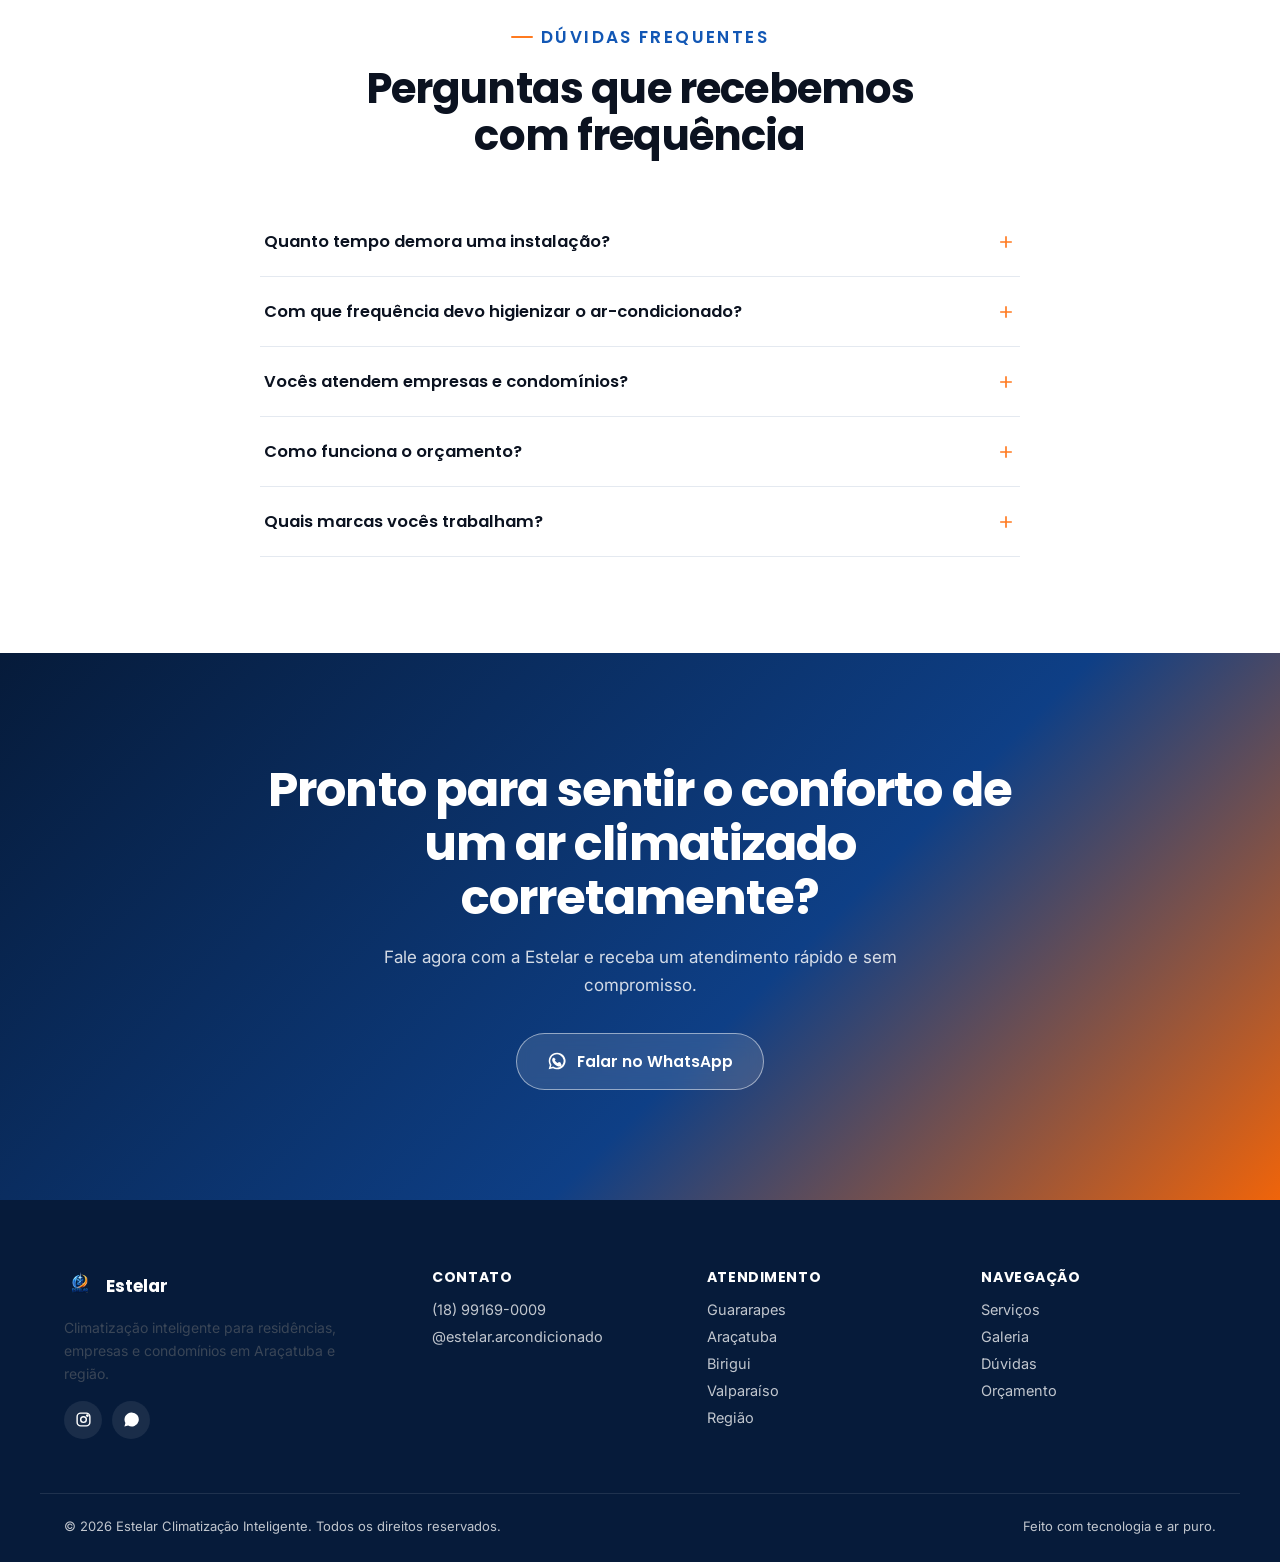
==== commit 918563cd: "Update index.html" ====
--- a/index.html
+++ b/index.html
@@ -80,7 +80,7 @@
     <nav class="nav-desktop" aria-label="Navegação principal">
       <a href="#diferenciais">Diferenciais</a>
       <a href="#servicos">Serviços</a>
-      <a href="#vendas">Vendas</a>
+      <a href="#vendas">Produtos</a>
       <a href="#galeria">Galeria</a>
       <a href="#depoimentos">Depoimentos</a>
       <a href="#atuacao">Atendimento</a>
@@ -273,7 +273,7 @@
       <div class="section-head reveal">
         <p class="eyebrow">Venda de equipamentos</p>
         <h2>Com quais marcas trabalhamos?</h2>
-        <p>Trabalhamos com as marcas mais renomadas do mercado de ar-condicionado e energia solar. Escolha uma marca para falar direto no WhatsApp.</p>
+        <p>Trabalhamos com as marcas mais renomadas do mercado. Escolha uma marca para falar direto no WhatsApp.</p>
       </div>
 
       <div class="marcas-grid">
@@ -304,7 +304,7 @@
   <!-- ============ ORÇAMENTO CTA ============ -->
   <section class="container">
     <div class="orcamento-cta reveal">
-      <h2>Seu orçamento em menos de 2 minutos</h2>
+      <h2>Seu orçamento em menos de 5 minutos</h2>
       <p>Preencha um formulário rápido e receba a proposta diretamente no WhatsApp, sem burocracia.</p>
       <button class="btn btn-primary" data-open-orcamento>Solicitar orçamento agora</button>
     </div>
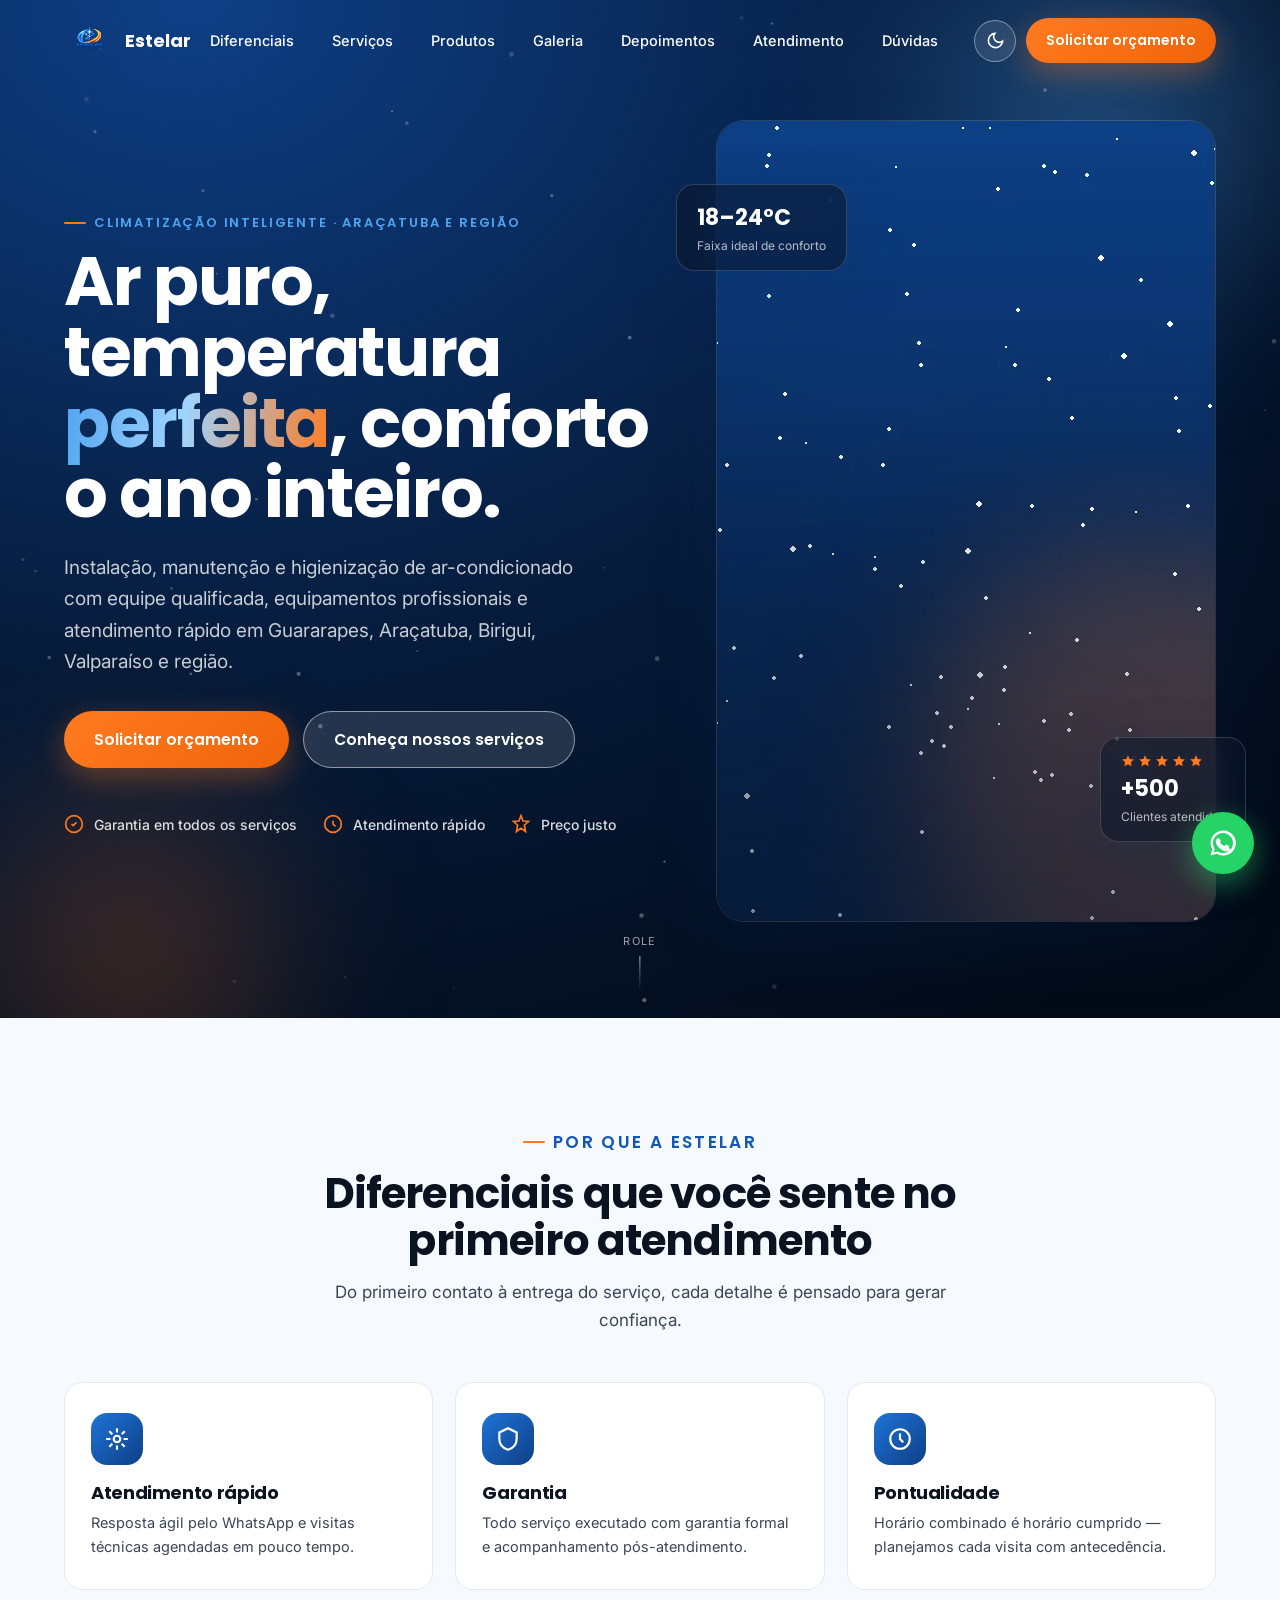
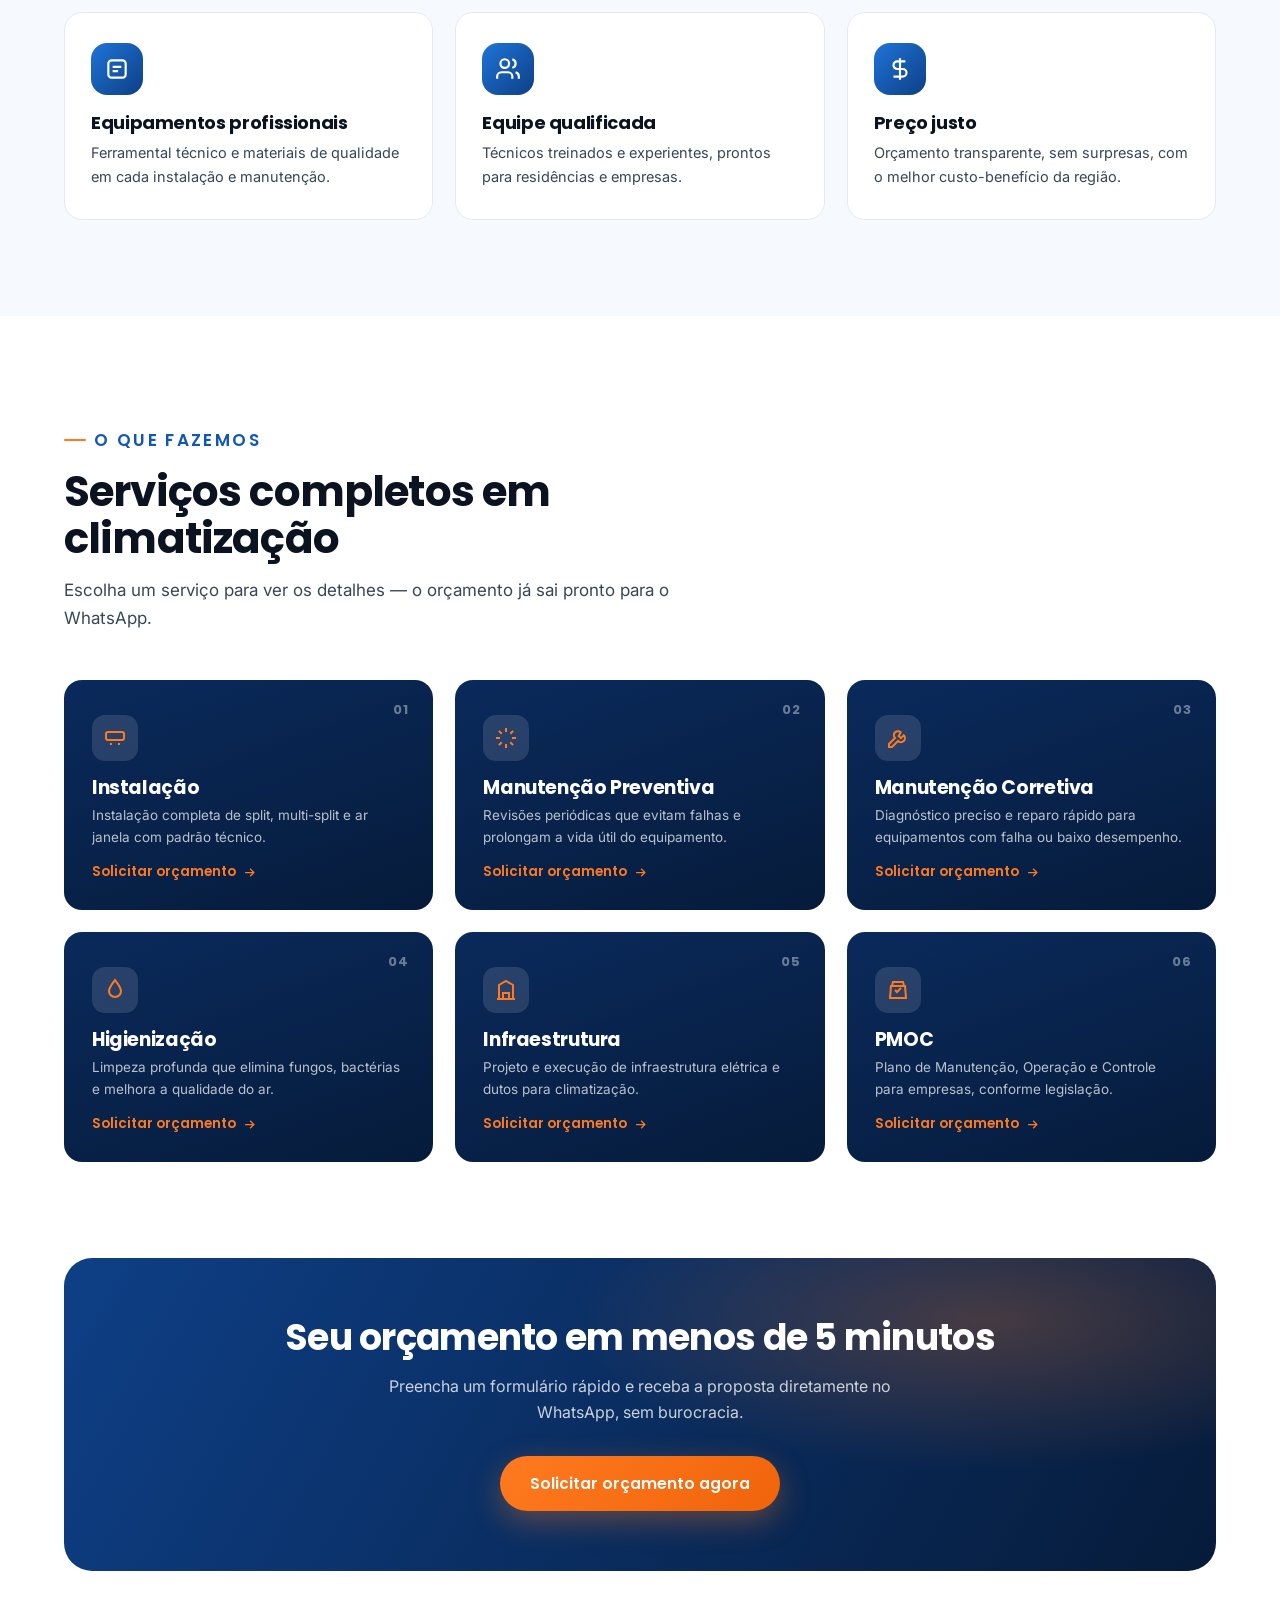
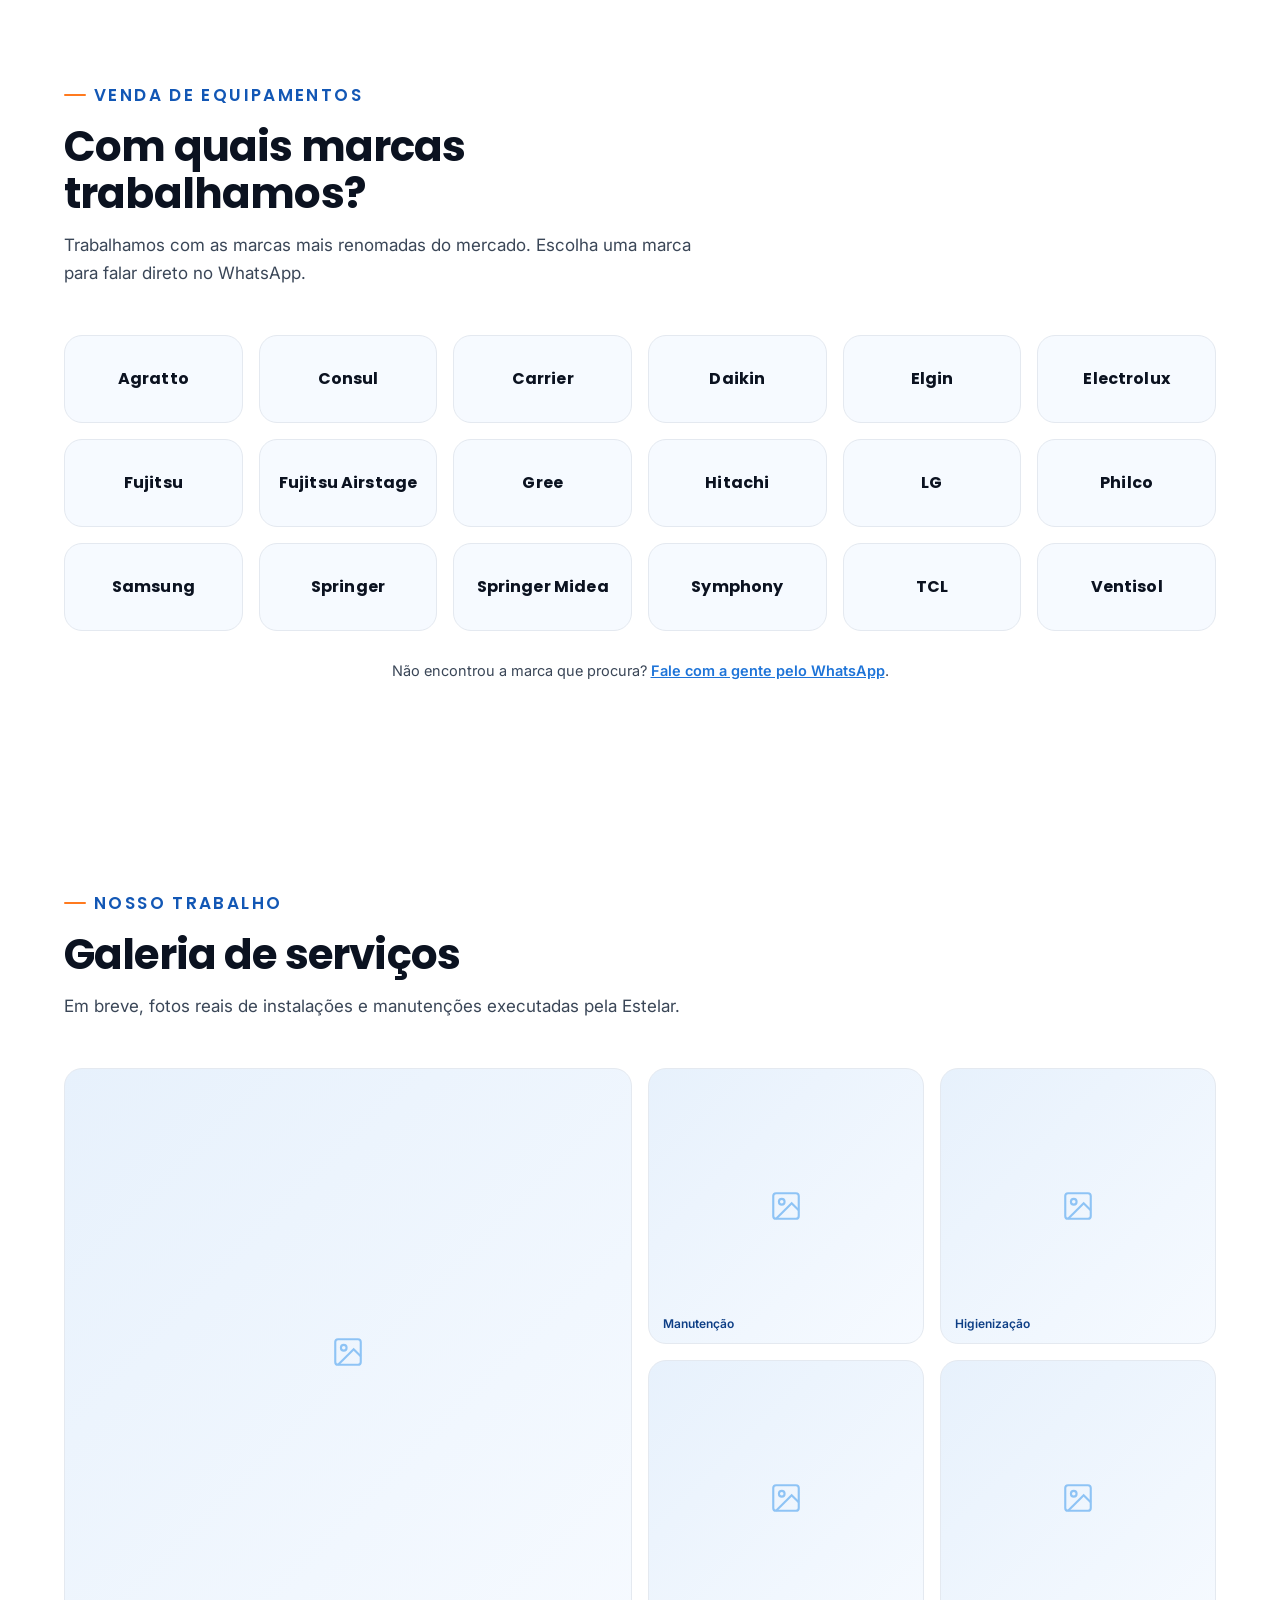
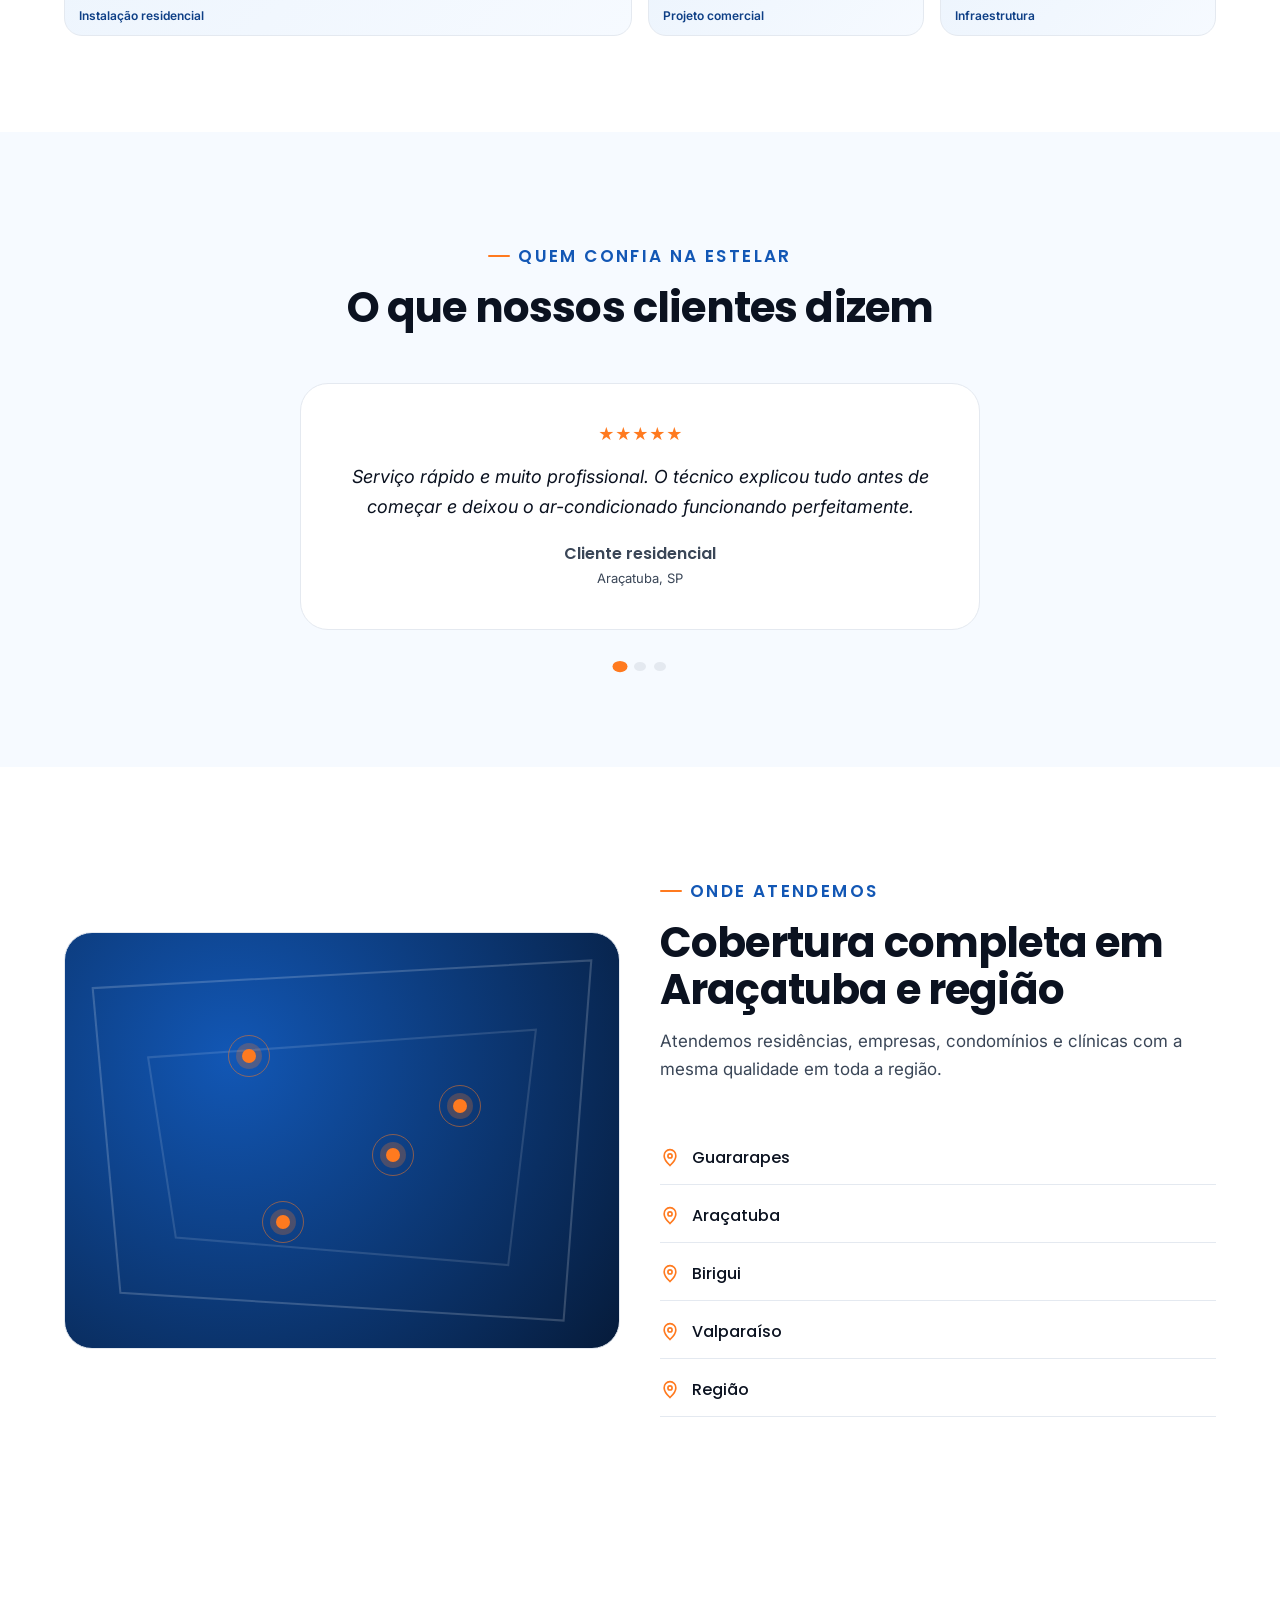
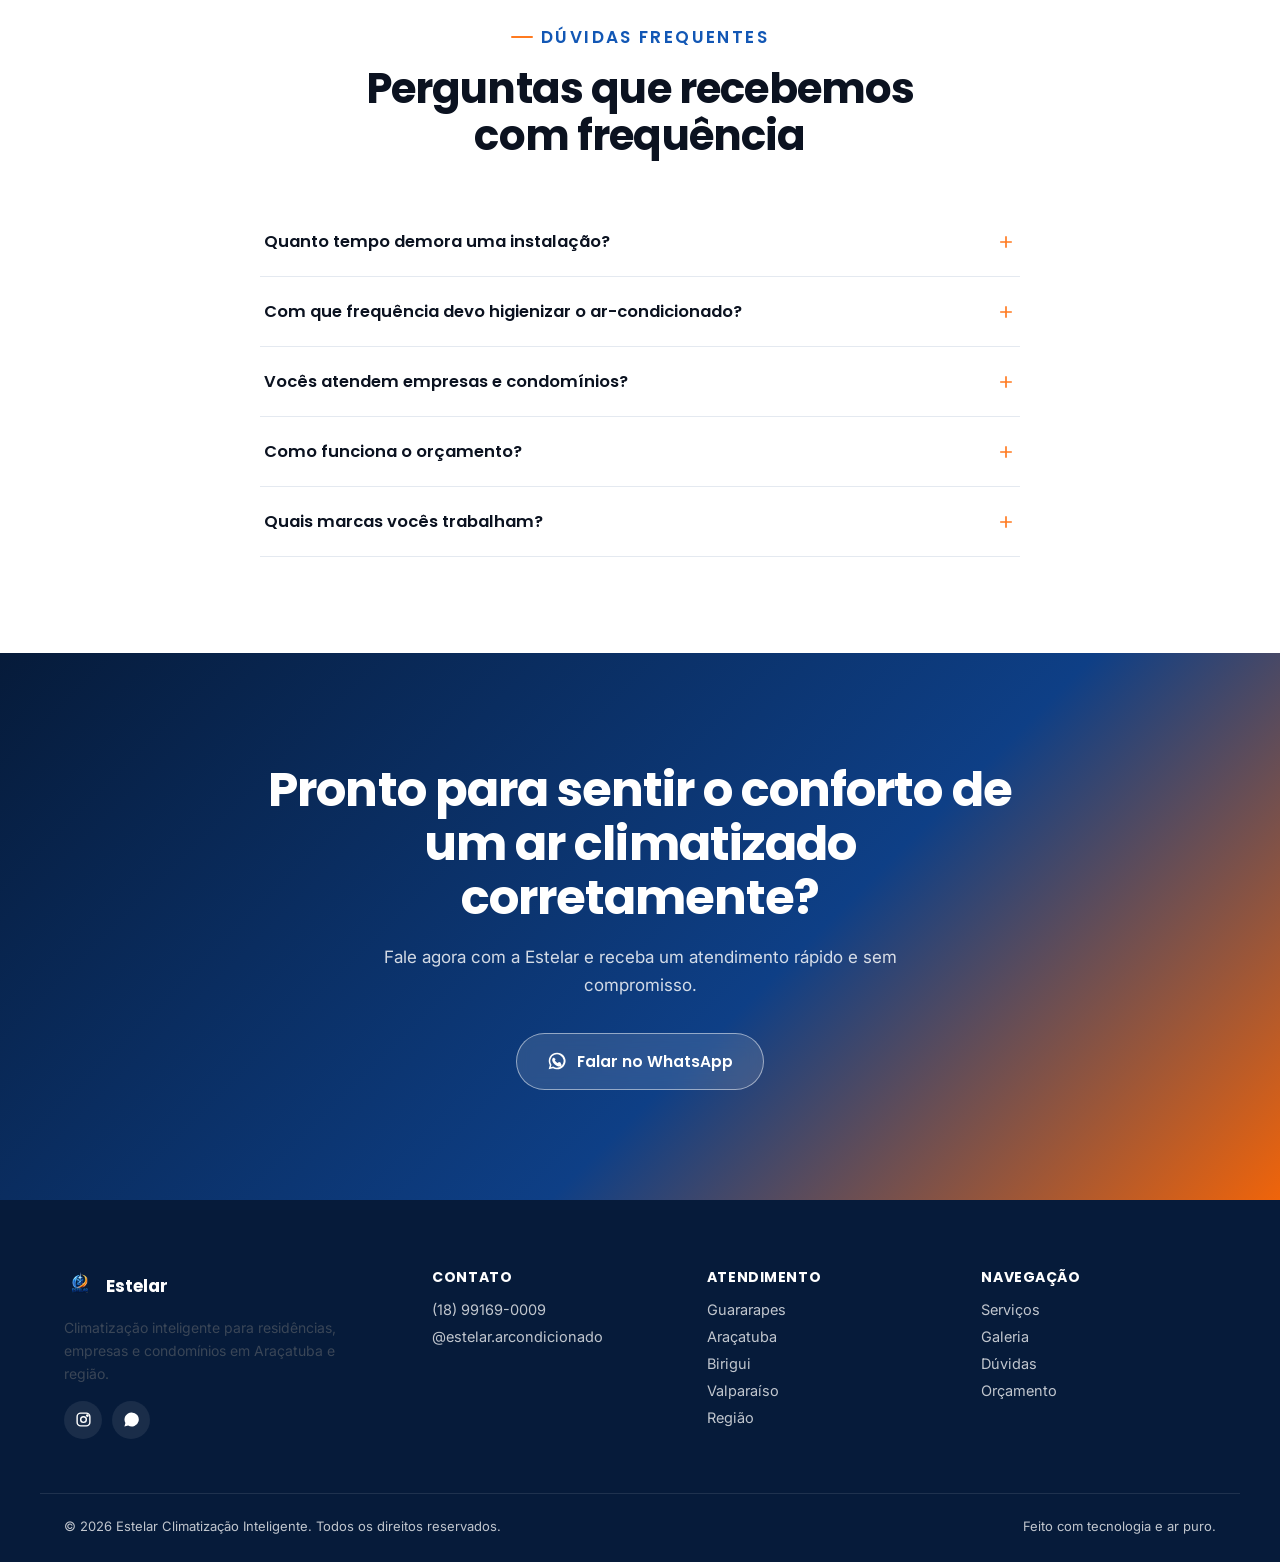
==== commit f54b6b35: "Update index.html" ====
--- a/index.html
+++ b/index.html
@@ -267,6 +267,15 @@
     </div>
   </section>
 
+ <!-- ============ ORÇAMENTO CTA ============ -->
+  <section class="container">
+    <div class="orcamento-cta reveal">
+      <h2>Seu orçamento em menos de 5 minutos</h2>
+      <p>Preencha um formulário rápido e receba a proposta diretamente no WhatsApp, sem burocracia.</p>
+      <button class="btn btn-primary" data-open-orcamento>Solicitar orçamento agora</button>
+    </div>
+  </section>
+  
   <!-- ============ VENDAS ============ -->
   <section class="vendas" id="vendas">
     <div class="container">
@@ -298,15 +307,6 @@
       </div>
 
       <p class="marcas-nota reveal">Não encontrou a marca que procura? <button class="link-inline" data-open-vendas>Fale com a gente pelo WhatsApp</button>.</p>
-    </div>
-  </section>
-
-  <!-- ============ ORÇAMENTO CTA ============ -->
-  <section class="container">
-    <div class="orcamento-cta reveal">
-      <h2>Seu orçamento em menos de 5 minutos</h2>
-      <p>Preencha um formulário rápido e receba a proposta diretamente no WhatsApp, sem burocracia.</p>
-      <button class="btn btn-primary" data-open-orcamento>Solicitar orçamento agora</button>
     </div>
   </section>
 
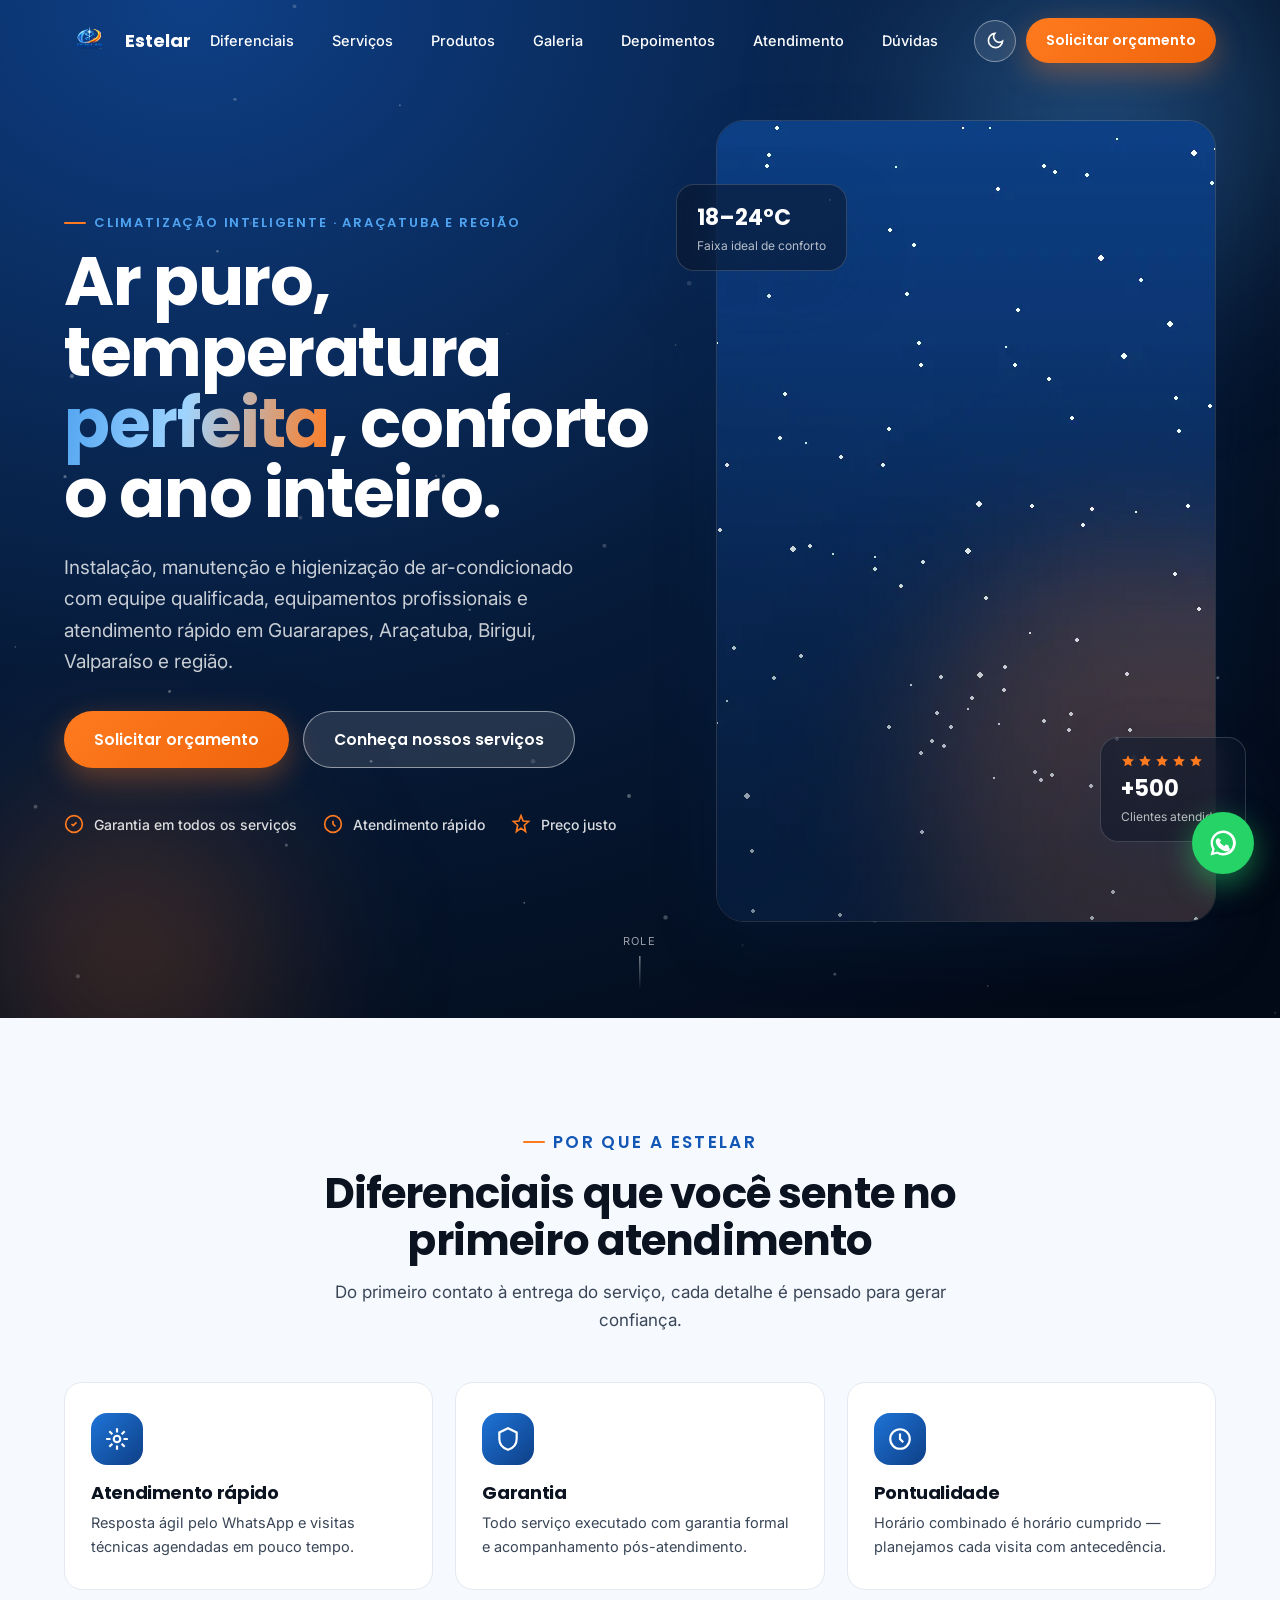
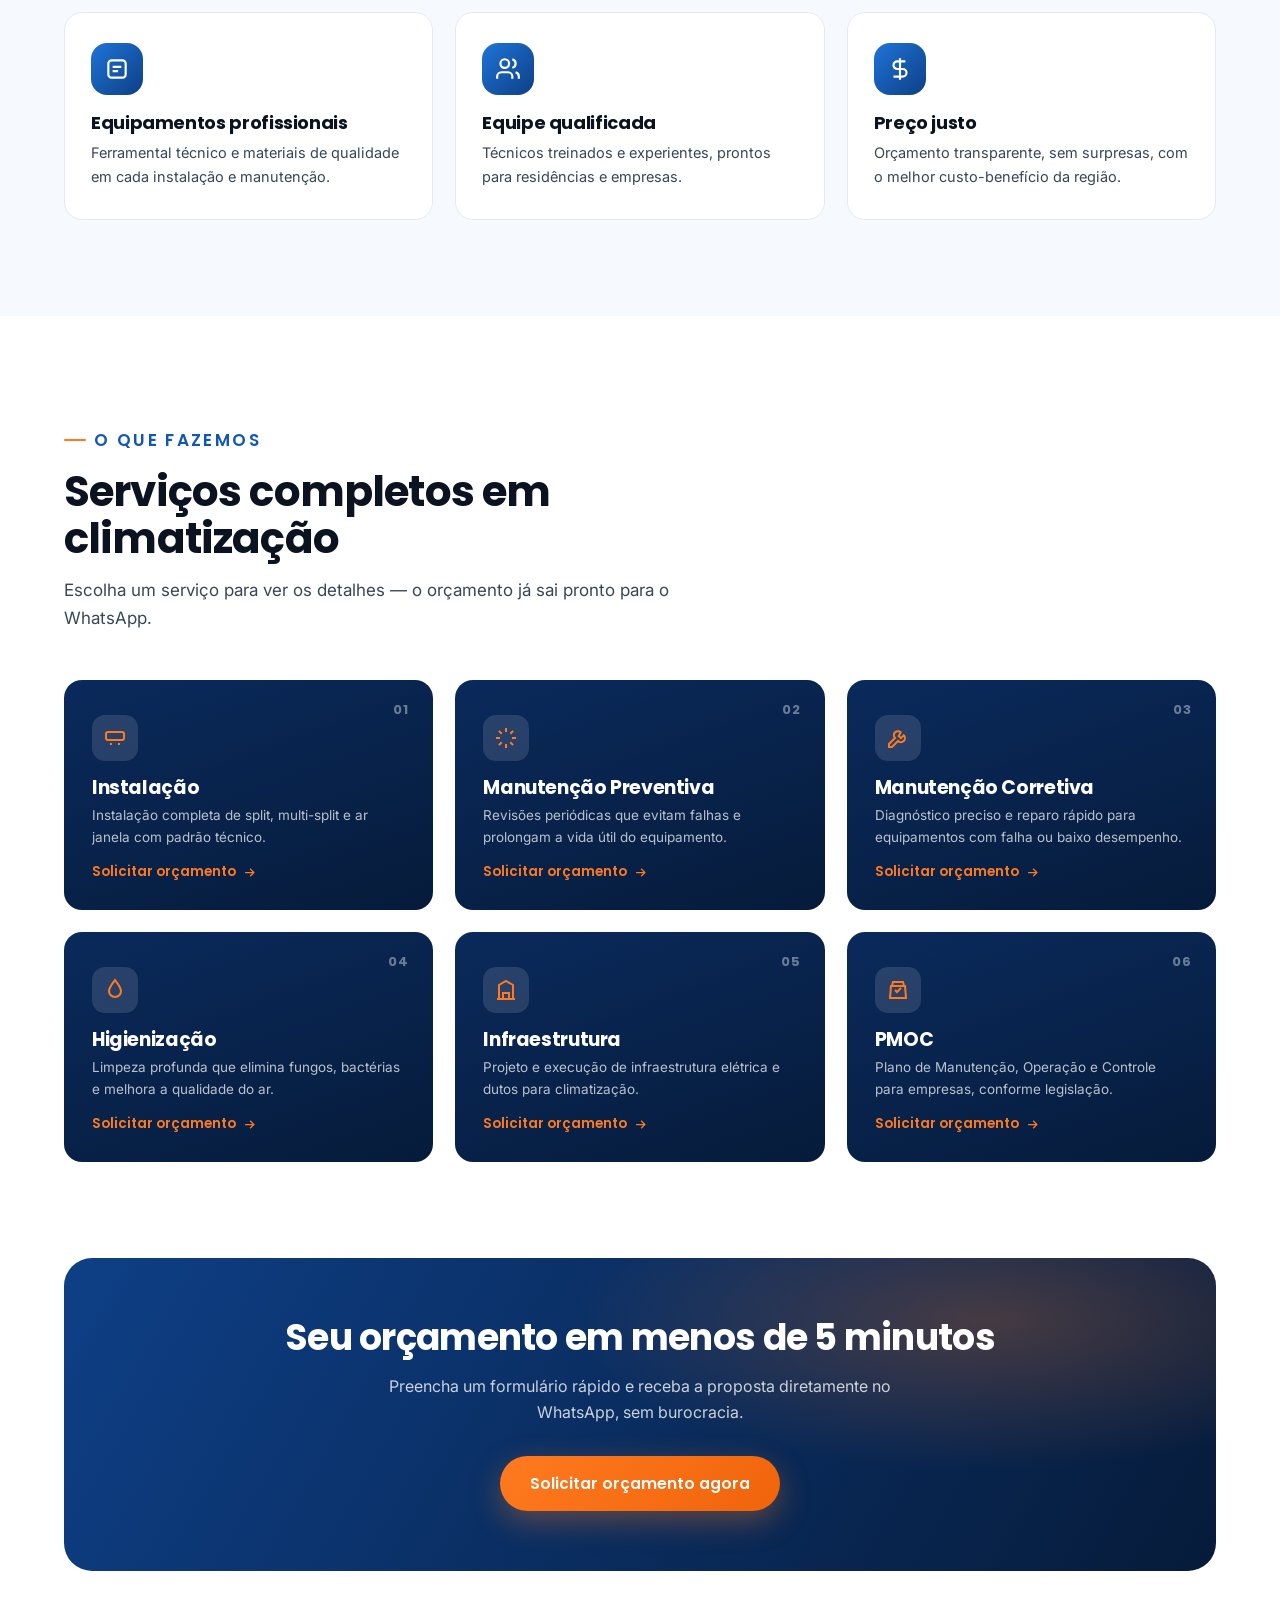
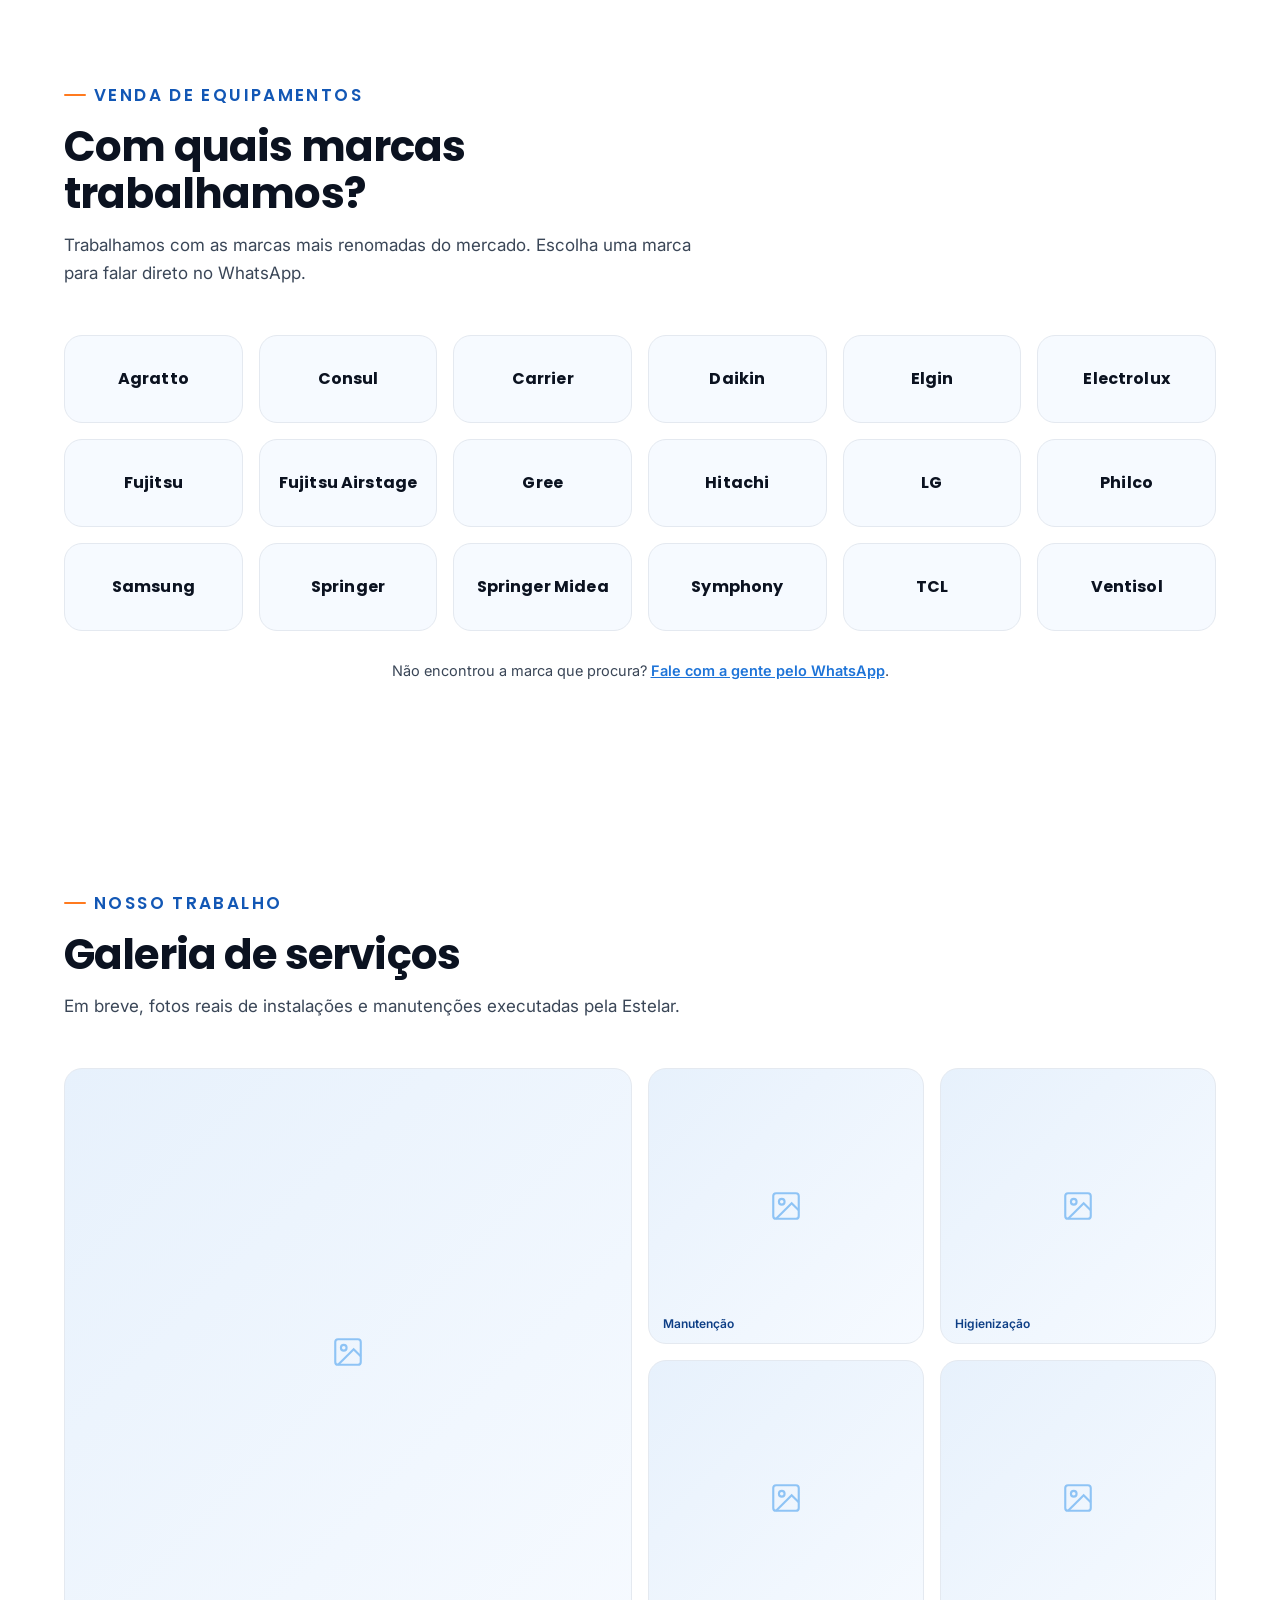
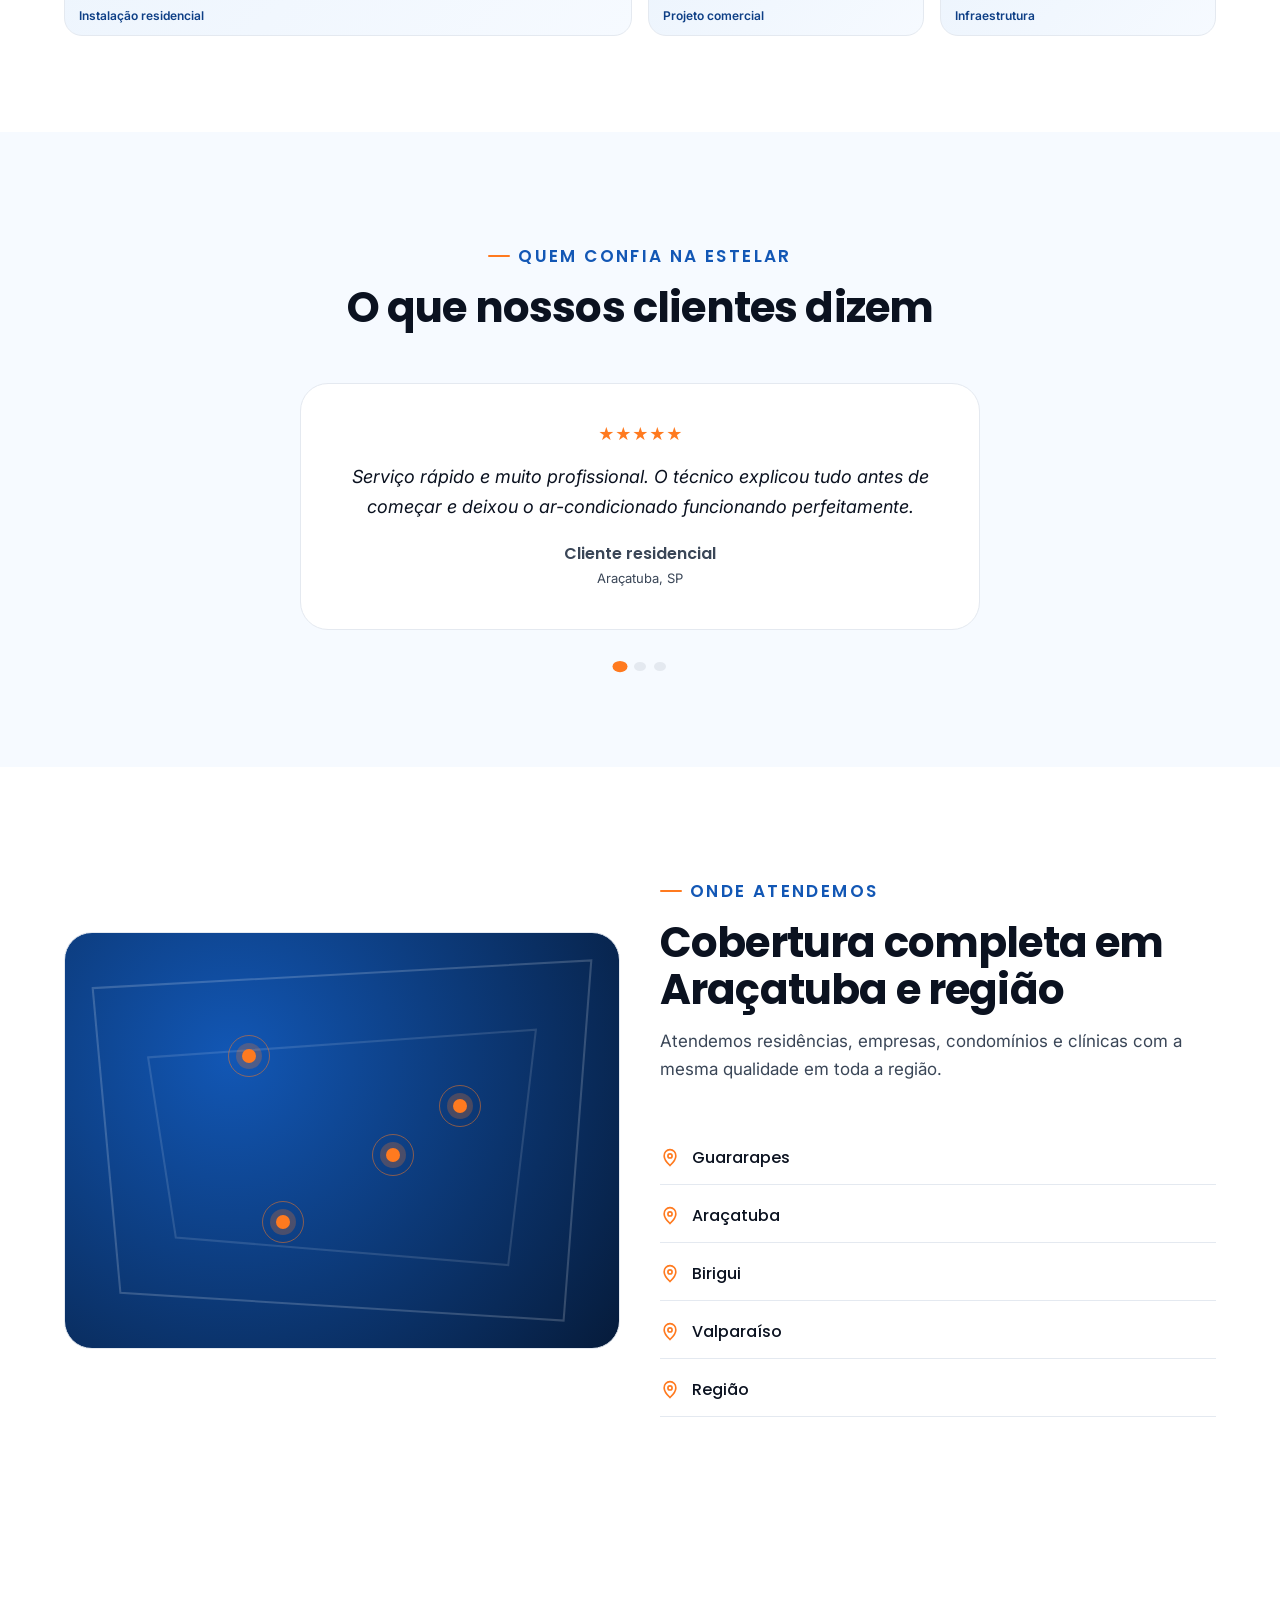
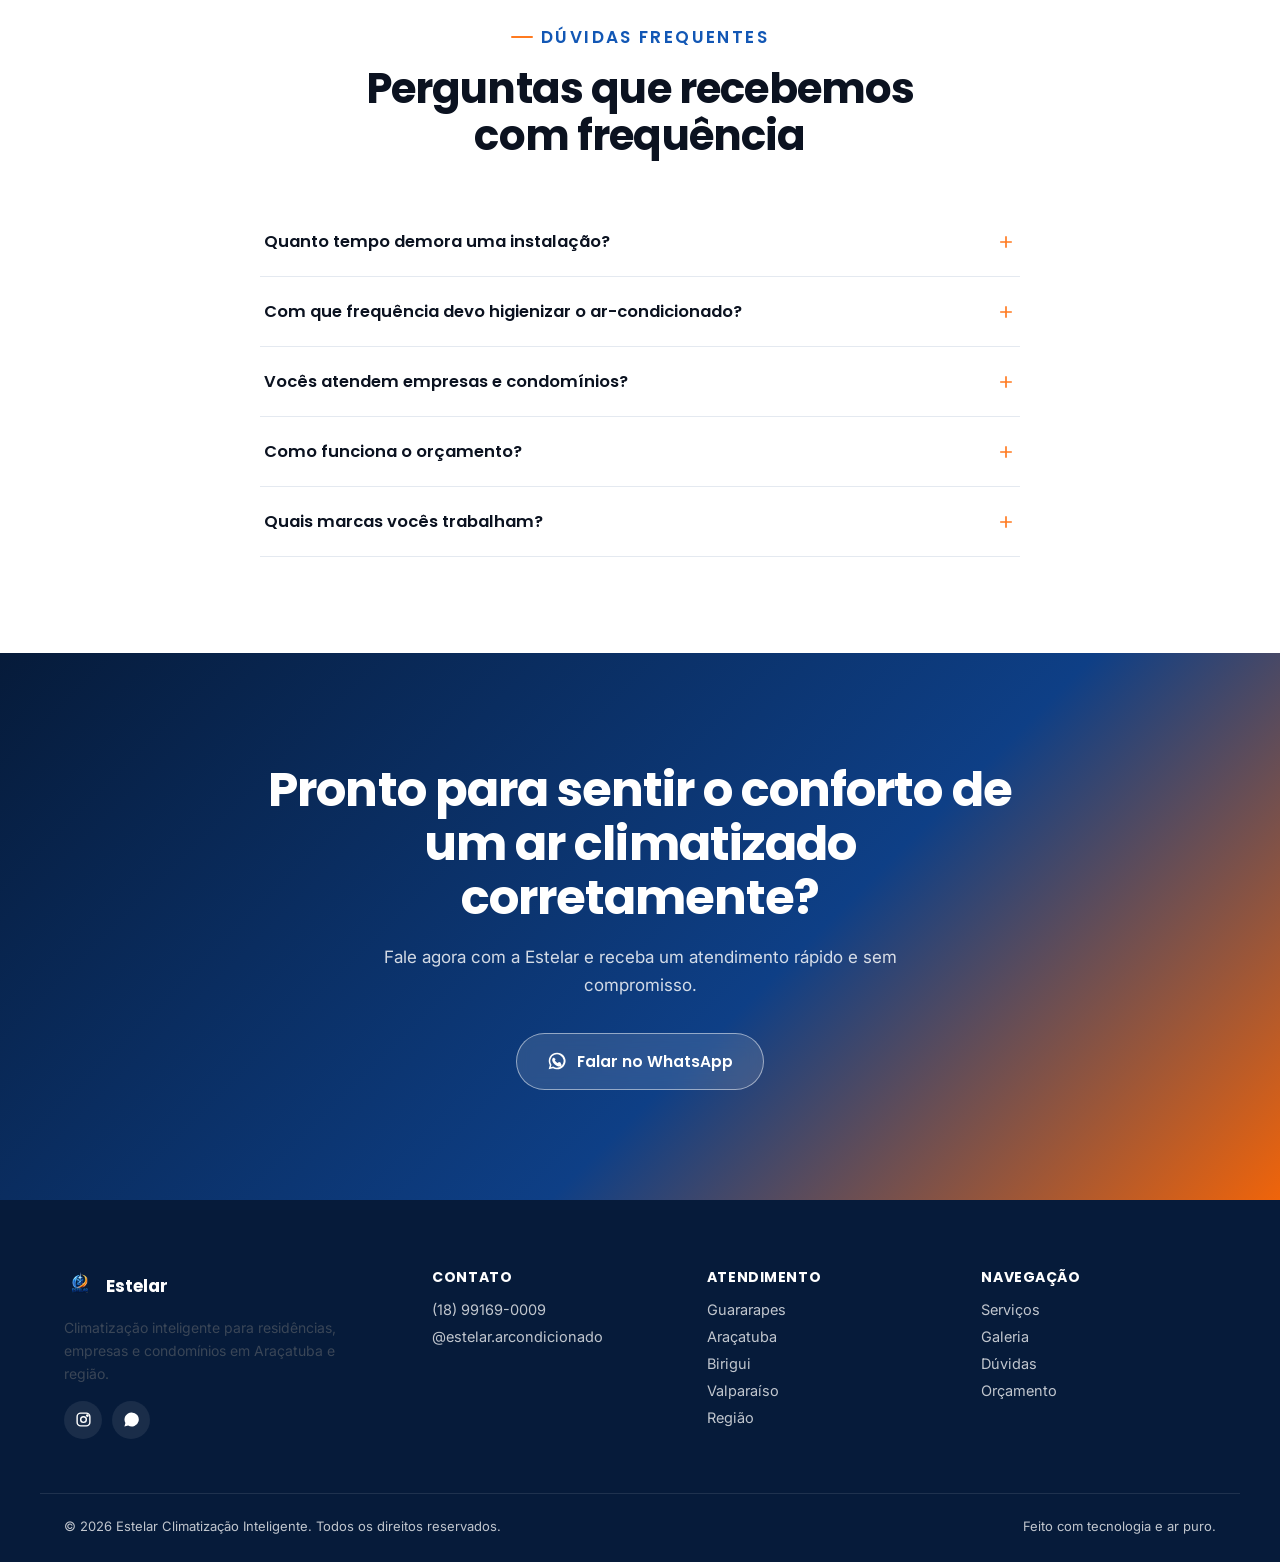
==== commit 2e073bbe: "Update index.html" ====
--- a/index.html
+++ b/index.html
@@ -80,7 +80,7 @@
     <nav class="nav-desktop" aria-label="Navegação principal">
       <a href="#diferenciais">Diferenciais</a>
       <a href="#servicos">Serviços</a>
-      <a href="#vendas">Produtos</a>
+      <a href="#produtos">Produtos</a>
       <a href="#galeria">Galeria</a>
       <a href="#depoimentos">Depoimentos</a>
       <a href="#atuacao">Atendimento</a>
@@ -276,8 +276,8 @@
     </div>
   </section>
   
-  <!-- ============ VENDAS ============ -->
-  <section class="vendas" id="vendas">
+  <!-- ============ PRODUTOS ============ -->
+  <section class="produtos" id="produtos">
     <div class="container">
       <div class="section-head reveal">
         <p class="eyebrow">Venda de equipamentos</p>
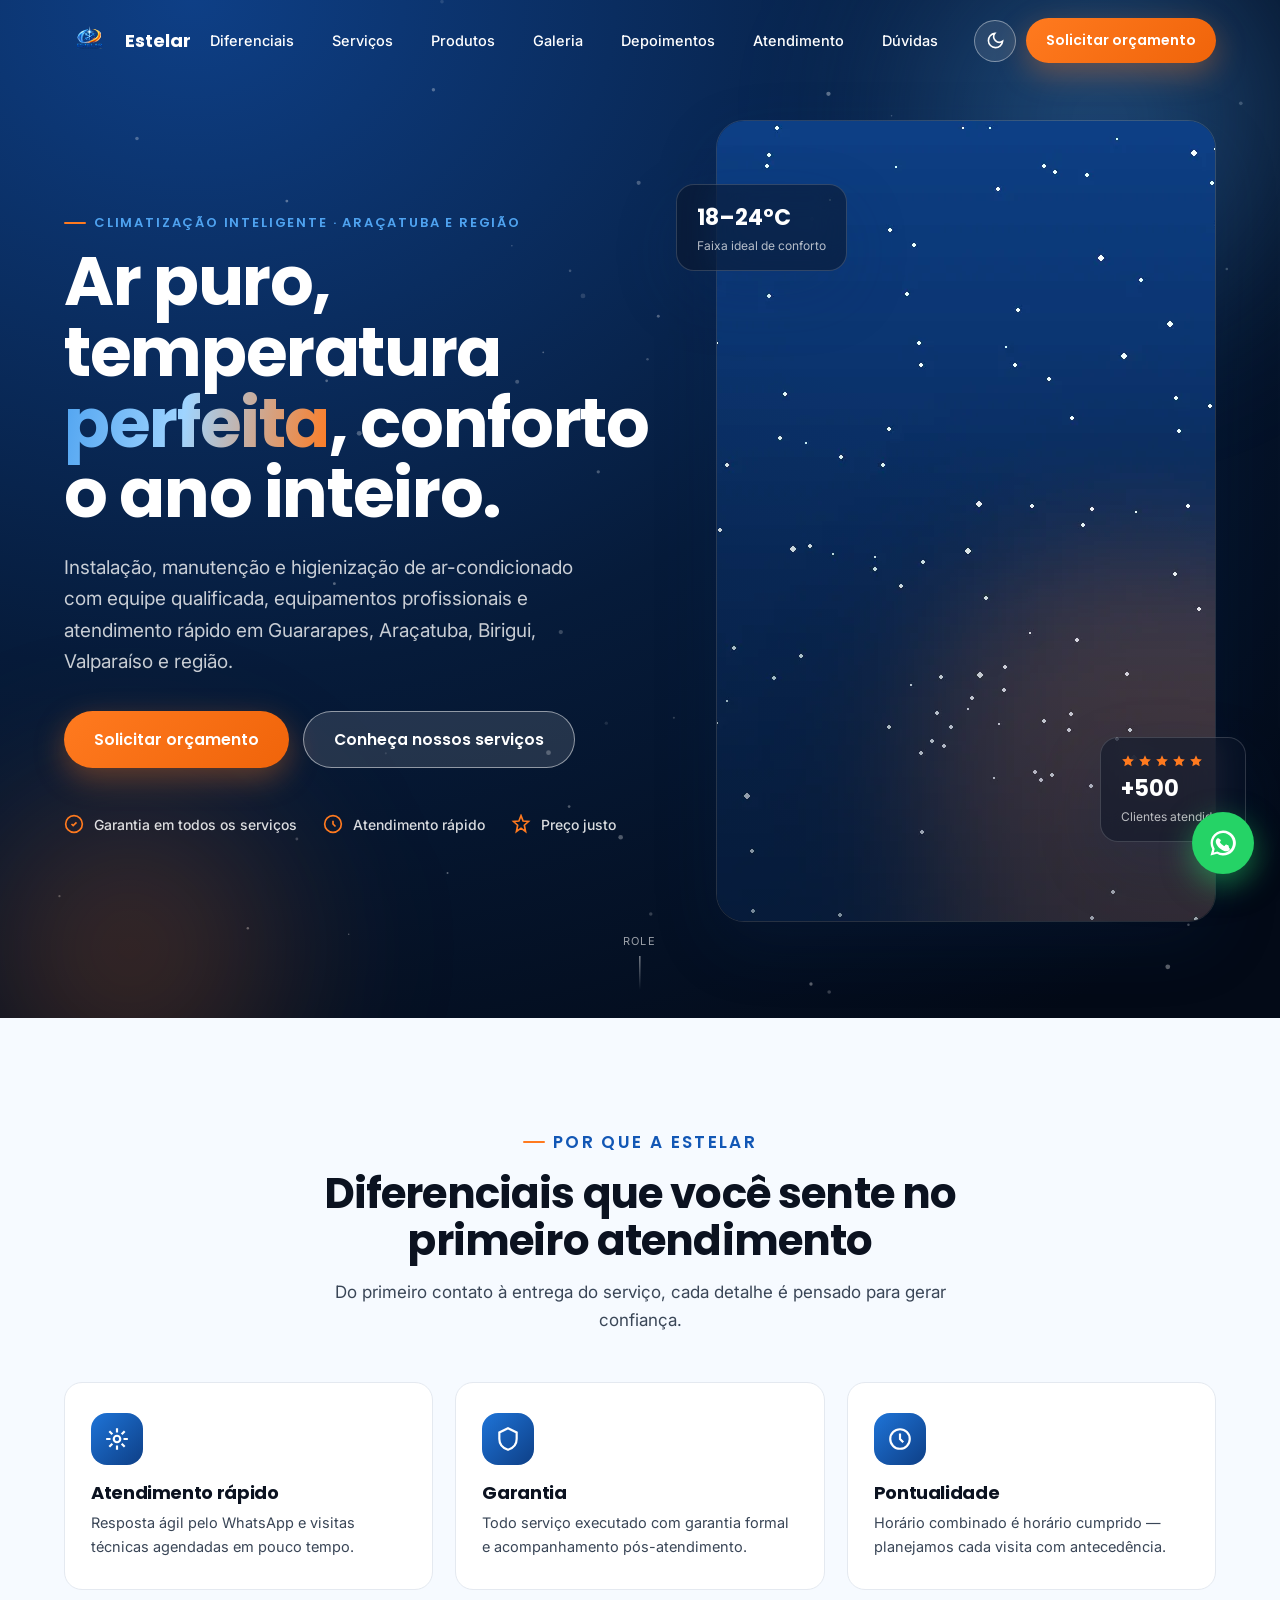
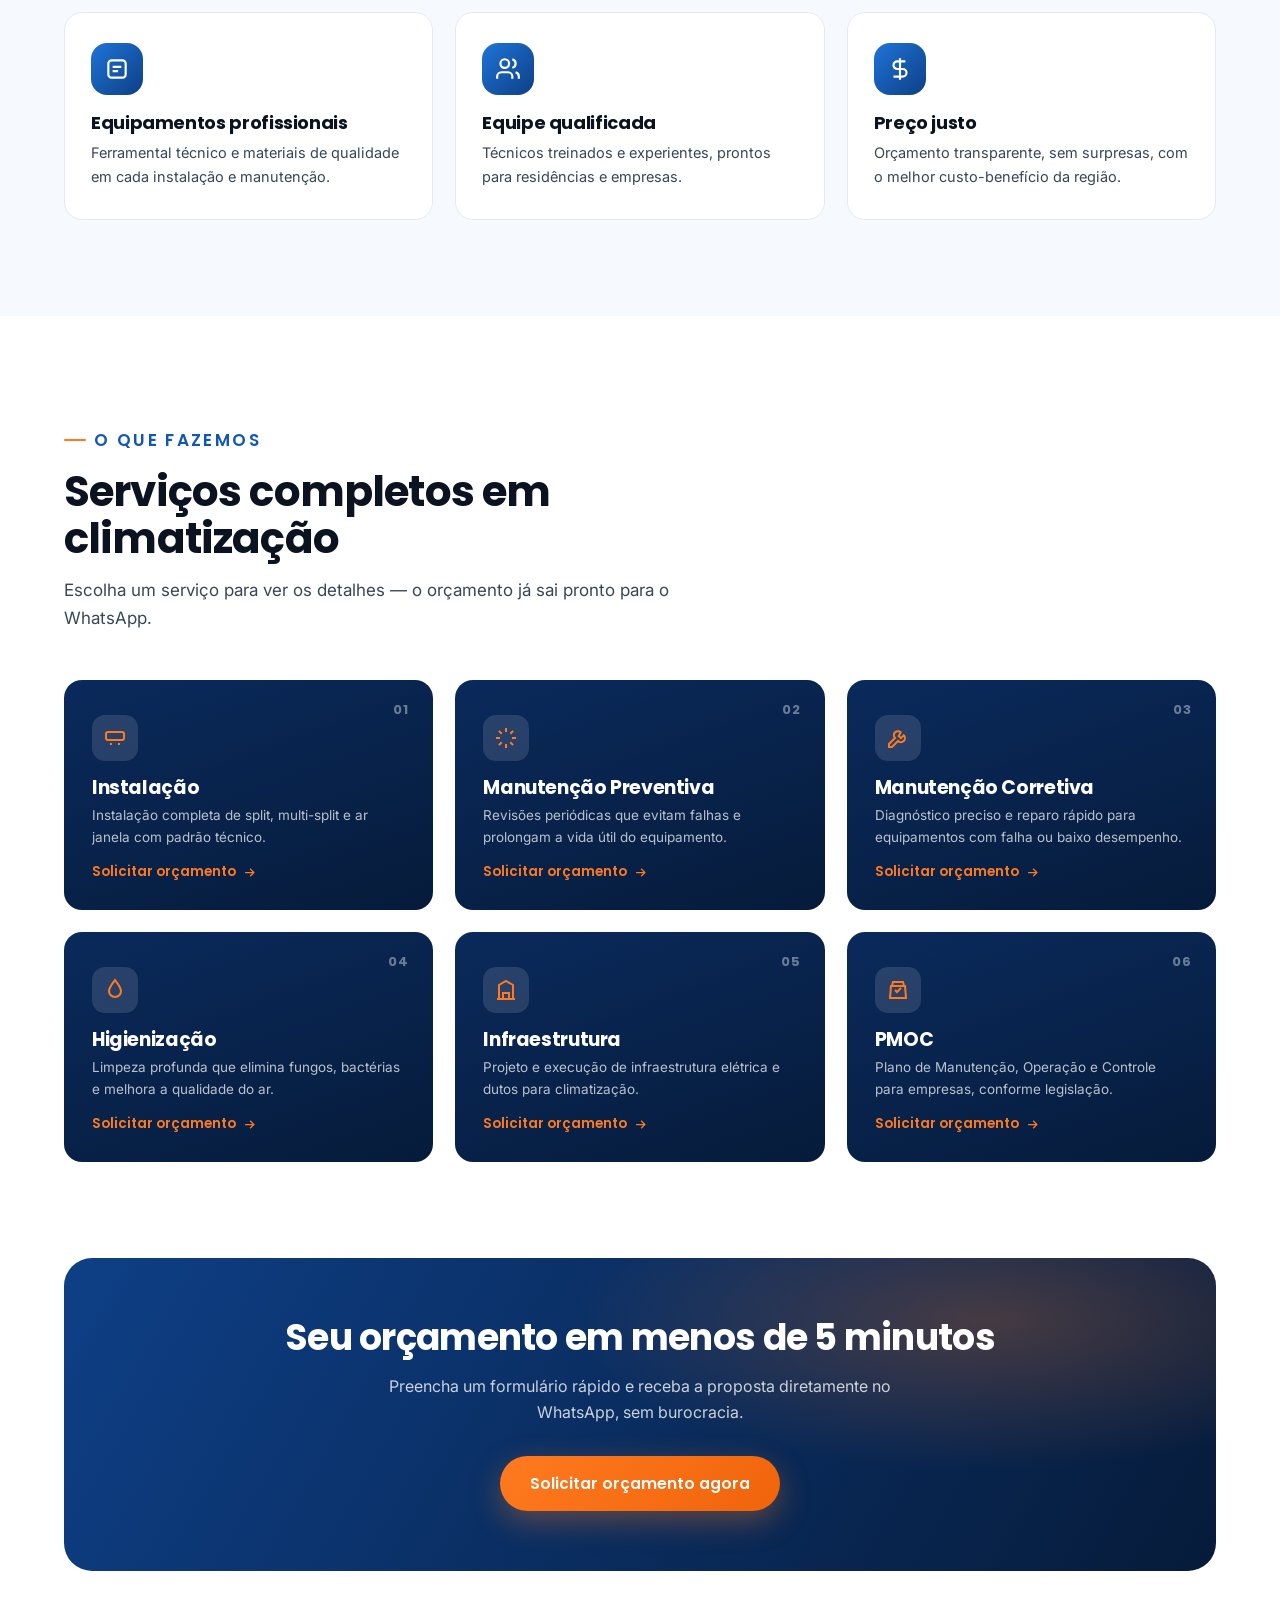
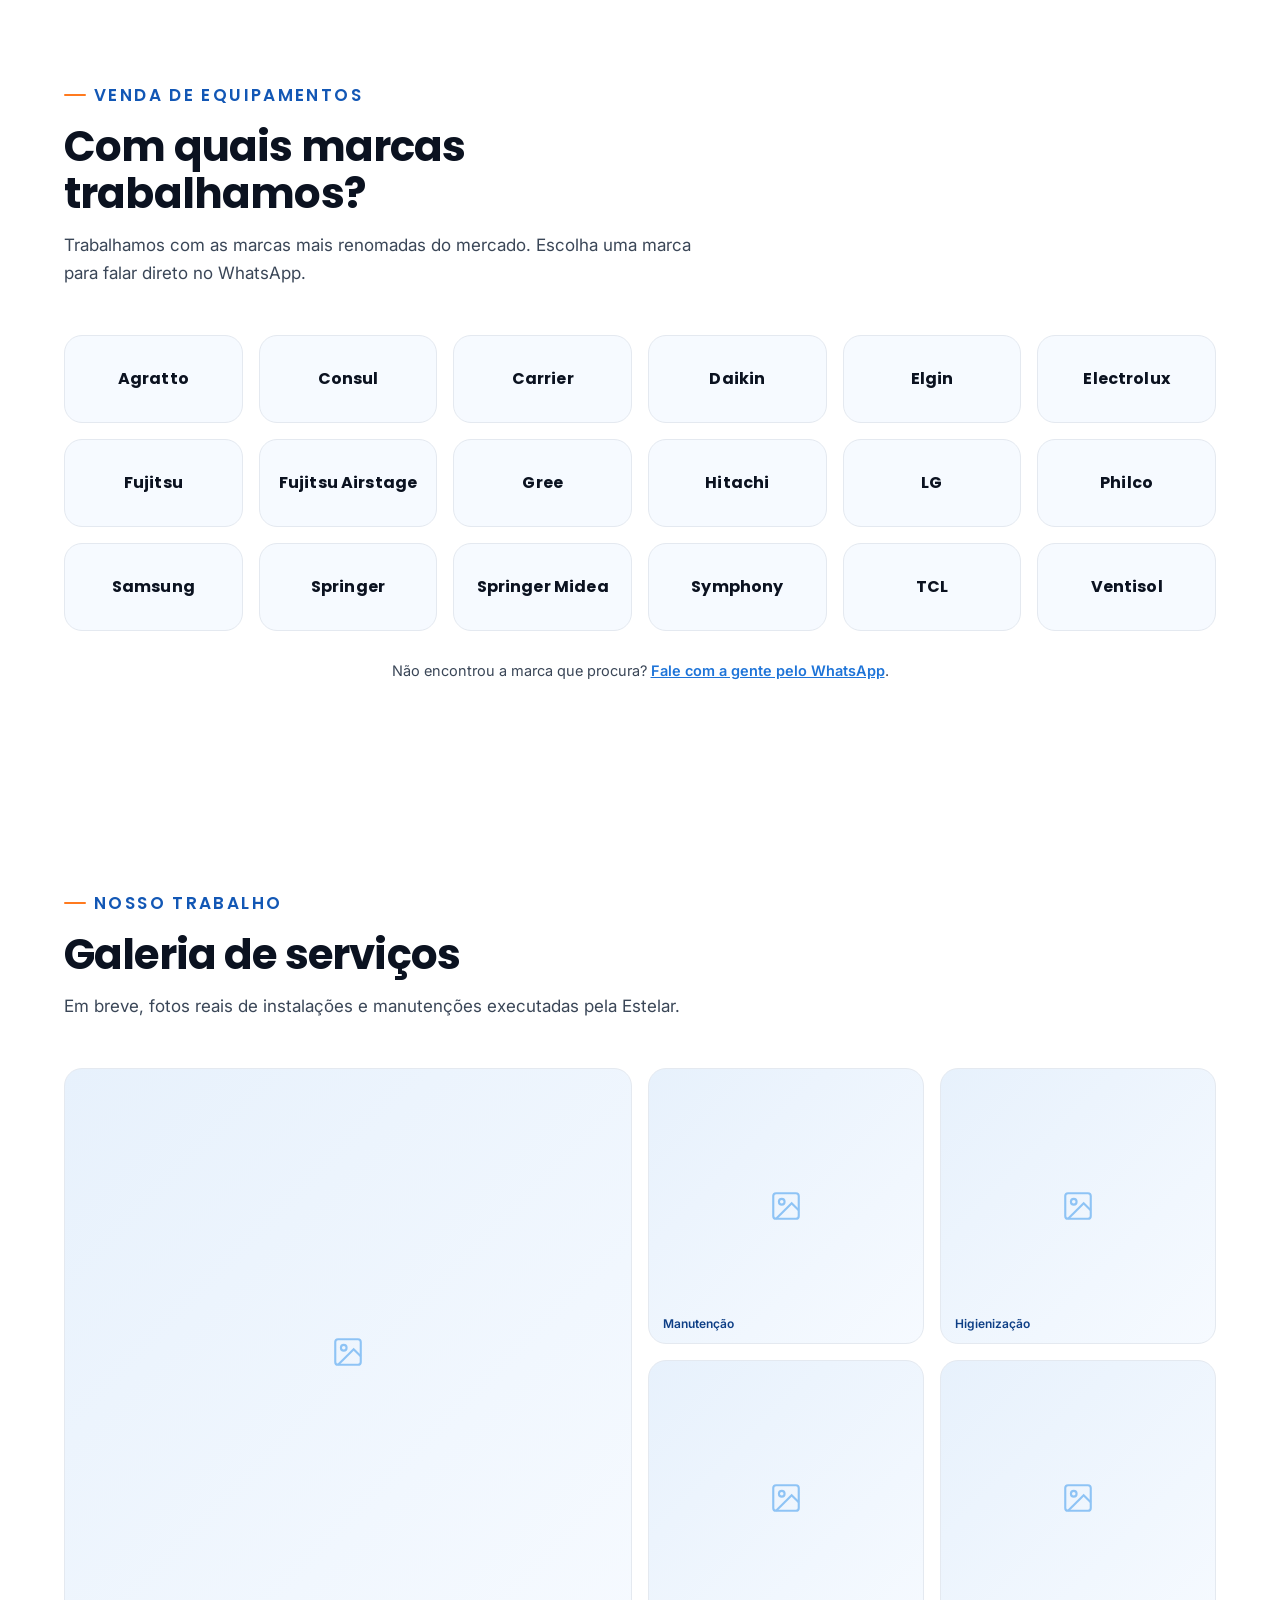
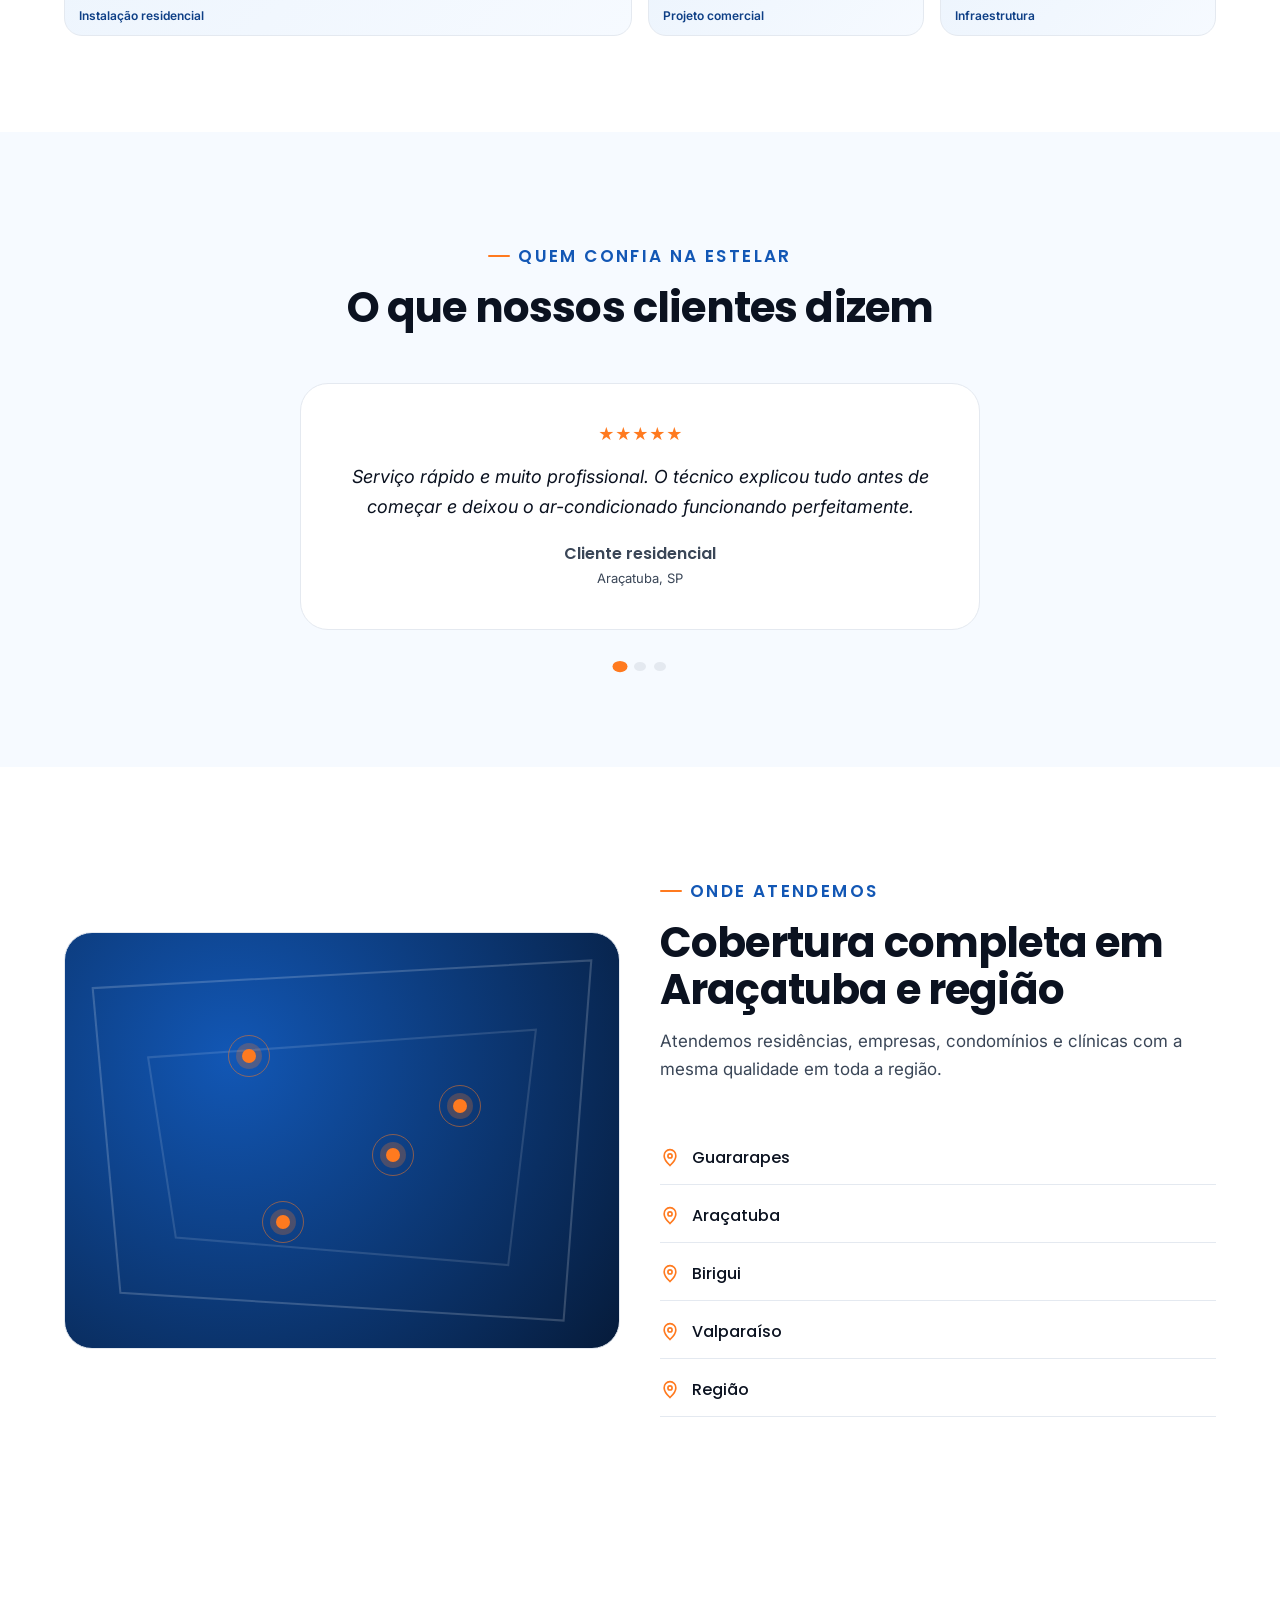
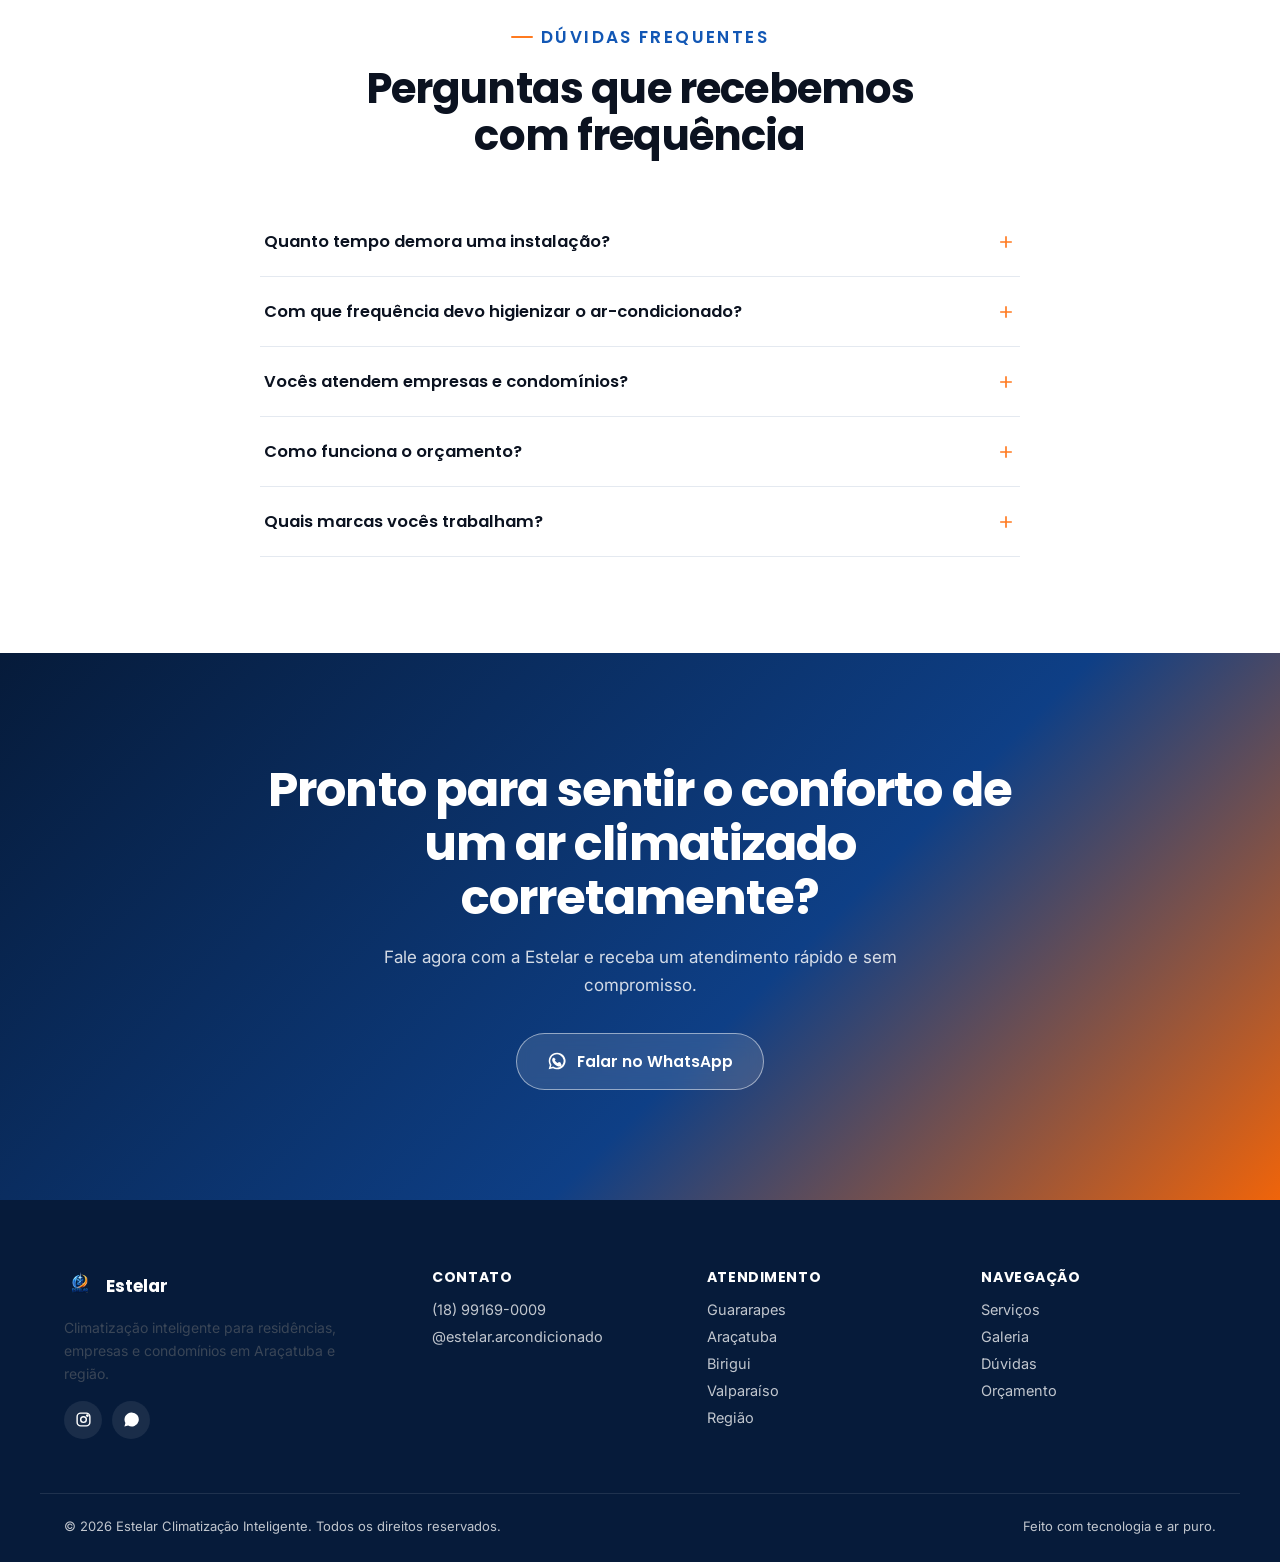
==== commit 8ef0aac2: "Update index.html" ====
--- a/index.html
+++ b/index.html
@@ -103,7 +103,7 @@
 <nav class="nav-mobile" id="navMobile" aria-label="Navegação mobile">
   <a href="#diferenciais">Diferenciais</a>
   <a href="#servicos">Serviços</a>
-  <a href="#vendas">Vendas</a>
+  <a href="#produtos">Produtos</a>
   <a href="#galeria">Galeria</a>
   <a href="#depoimentos">Depoimentos</a>
   <a href="#atuacao">Atendimento</a>
